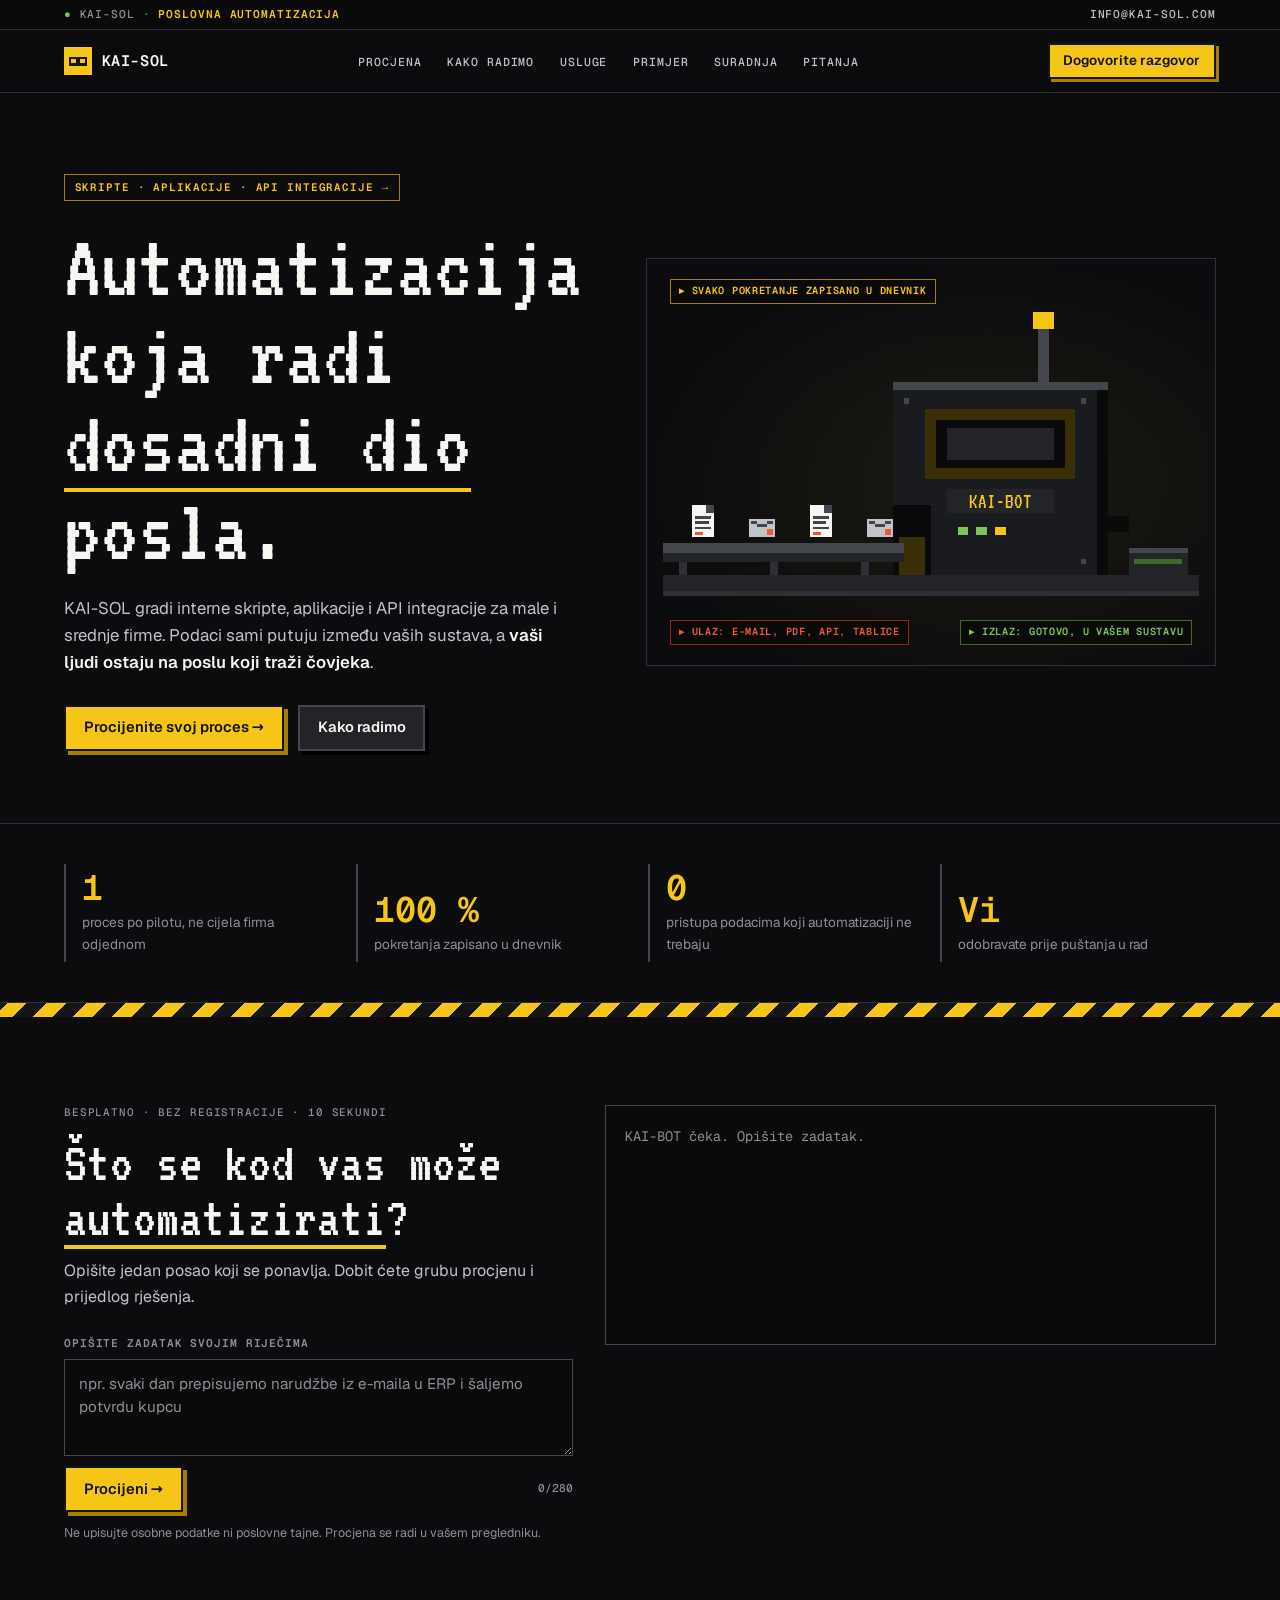
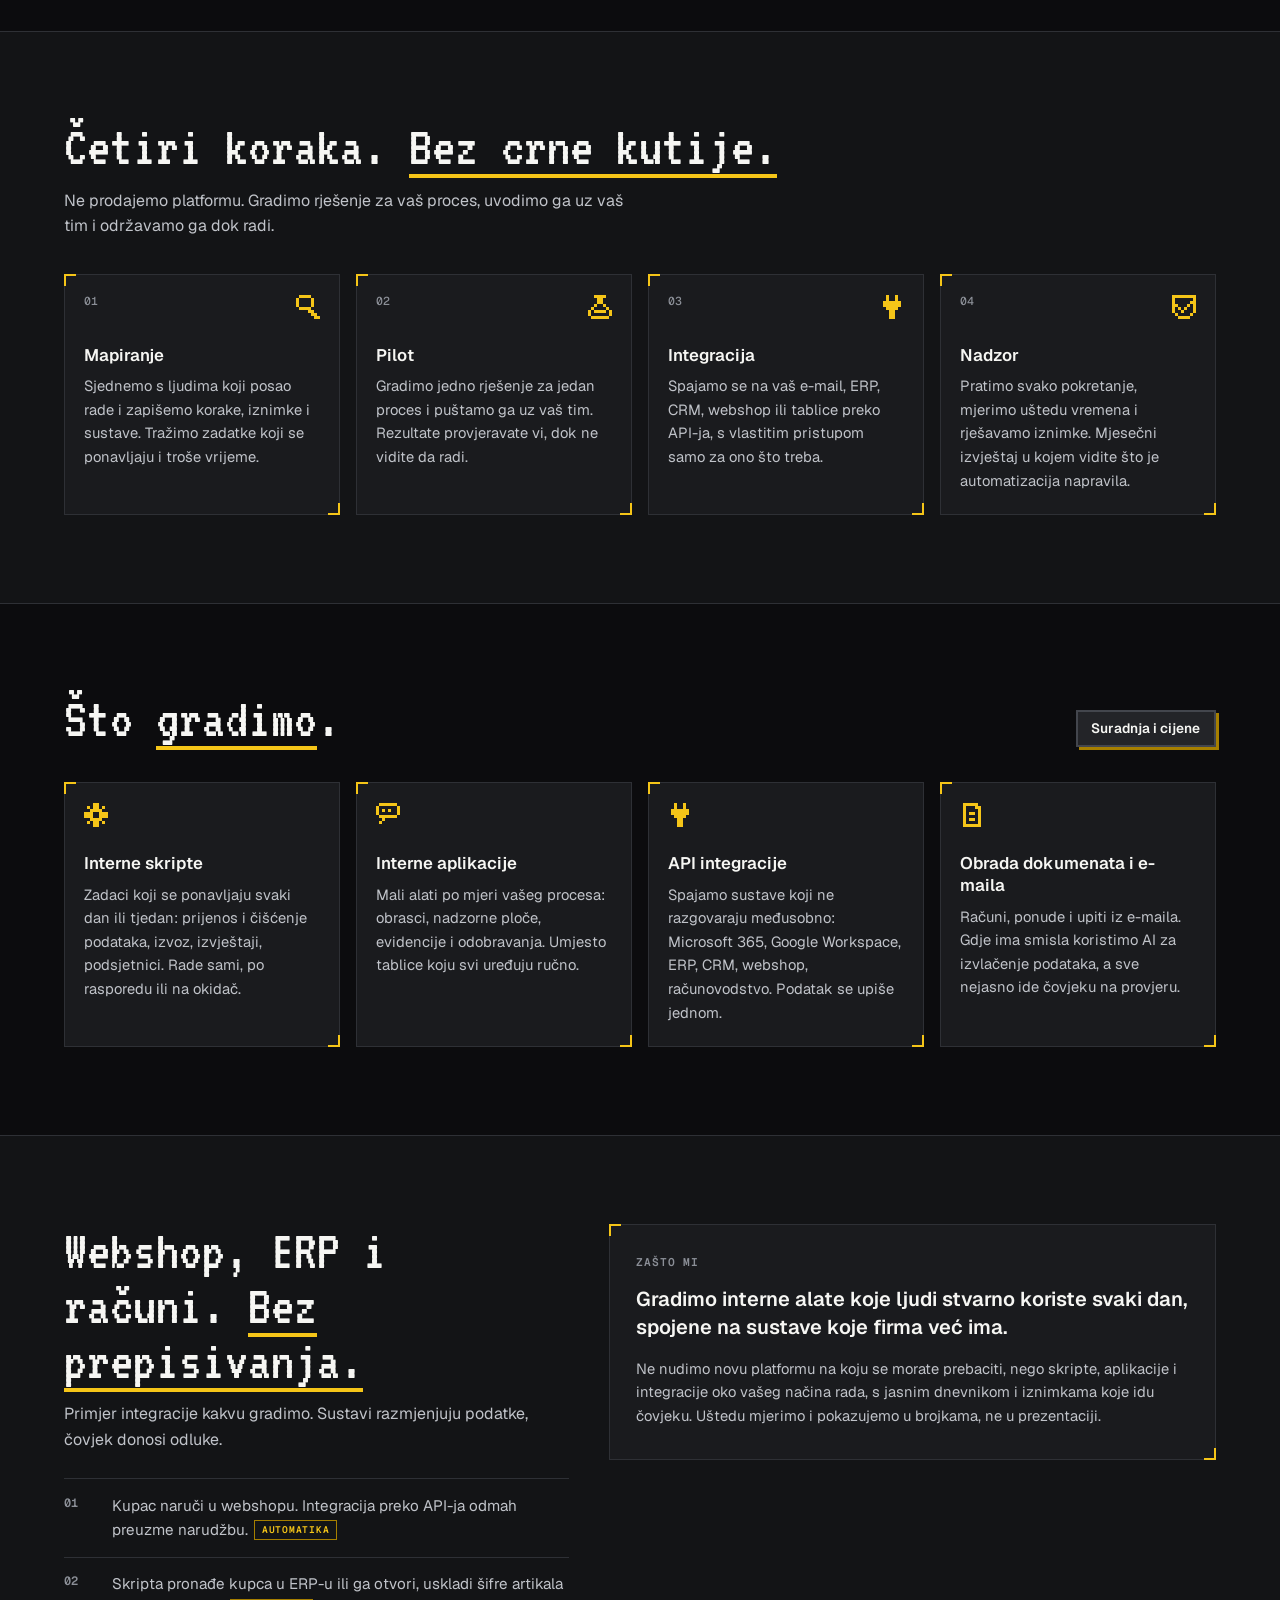
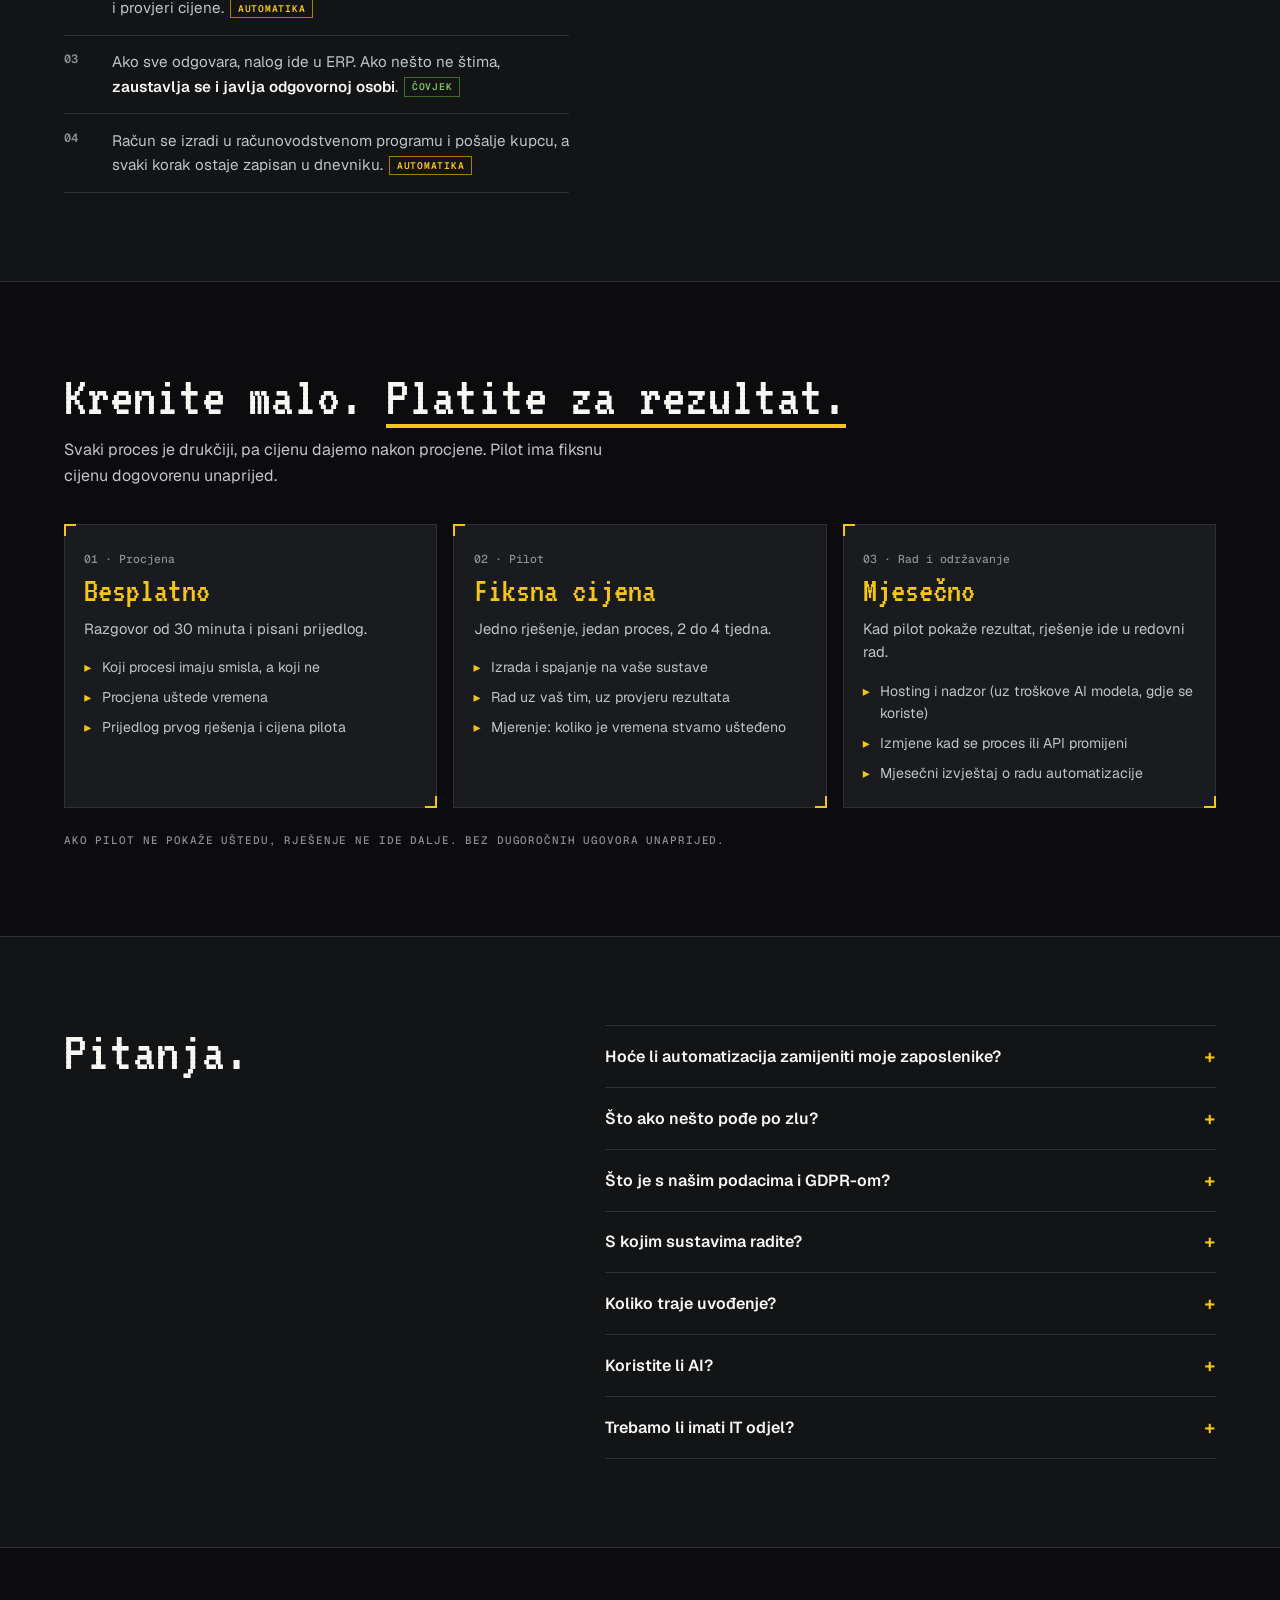
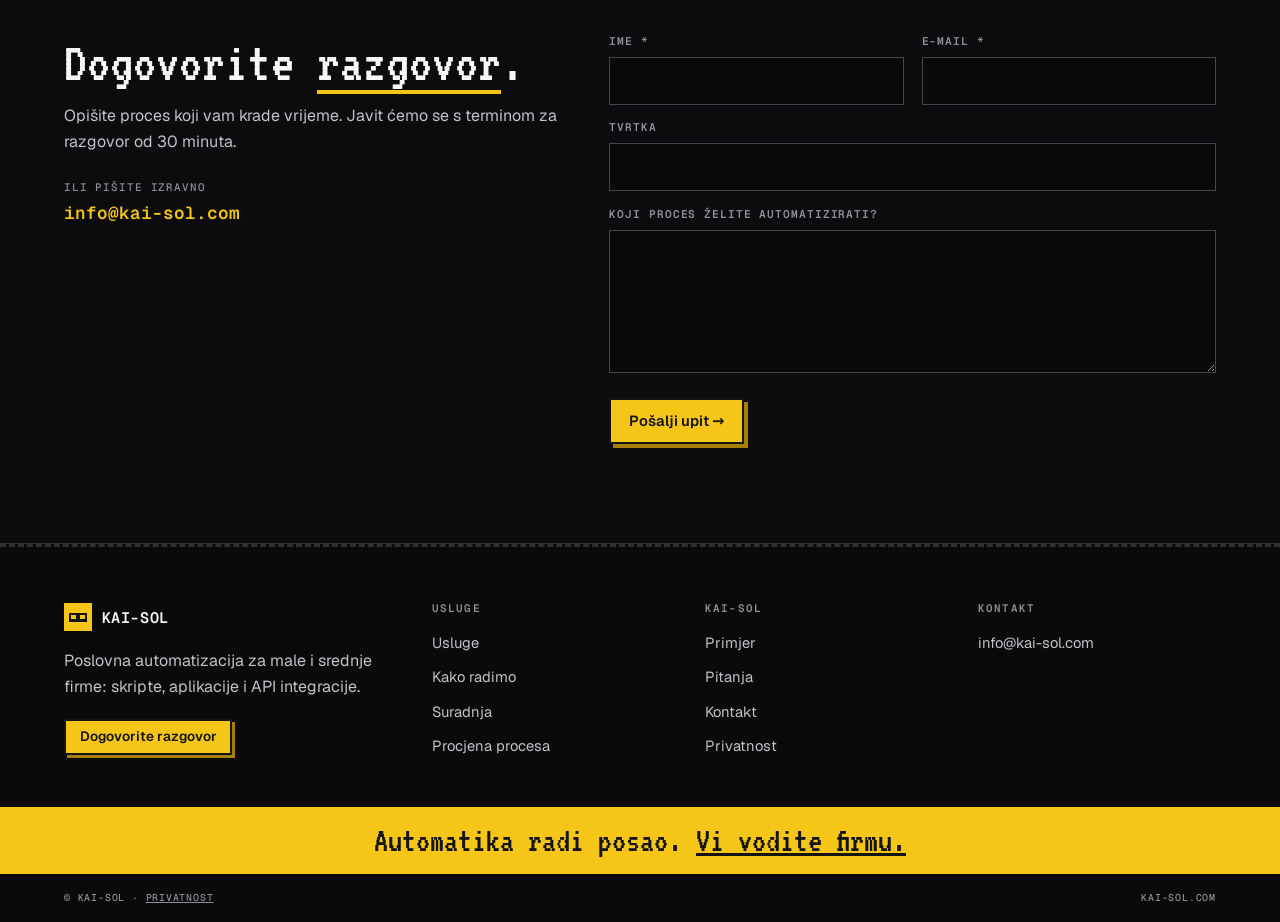
==== index.html @ cc4091d6 "Roj dizajnira cijelu stranicu od vrha: ravnala, vodilice, fontovi, boje The page now starts as an em" ====
<!doctype html>
<html lang="hr">
<head>
<meta charset="utf-8">
<meta name="viewport" content="width=device-width, initial-scale=1">
<meta name="description" content="KAI-SOL radi poslovnu automatizaciju za male i srednje firme: interne skripte, aplikacije po mjeri i API integracije koje spajaju sustave koje već koristite.">
<meta name="theme-color" content="#0c0c0e">
<link rel="canonical" href="https://kai-sol.com/">
<meta property="og:type" content="website">
<meta property="og:title" content="KAI-SOL | Poslovna automatizacija i API integracije">
<meta property="og:description" content="Interne skripte, aplikacije po mjeri i API integracije. Vaši sustavi razmjenjuju podatke sami, a ljudi ostaju na poslu koji traži čovjeka.">
<meta property="og:site_name" content="KAI-SOL">
<meta property="og:url" content="https://kai-sol.com/">
<meta property="og:locale" content="hr_HR">
<meta property="og:image" content="https://kai-sol.com/og.png">
<meta property="og:image:width" content="1200">
<meta property="og:image:height" content="630">
<meta property="og:image:alt" content="KAI-SOL: poslovna automatizacija, skripte, aplikacije i API integracije">
<meta name="twitter:card" content="summary_large_image">
<meta name="twitter:image" content="https://kai-sol.com/og.png">
<title>KAI-SOL | Poslovna automatizacija i API integracije</title>
<link rel="icon" href="data:image/svg+xml,%3Csvg xmlns='http://www.w3.org/2000/svg' viewBox='0 0 8 8' shape-rendering='crispEdges'%3E%3Crect width='8' height='8' fill='%230c0c0e'/%3E%3Crect x='1' y='2' width='6' height='4' fill='%23f5c518'/%3E%3Crect x='3' y='3' width='2' height='2' fill='%23000'/%3E%3C/svg%3E">
<link rel="stylesheet" href="/fonts/fonts.css">
<script>(function(){try{var f=/[?&]swarm=1/.test(location.search),m=window.matchMedia;if(f||(m&&!m("(prefers-reduced-motion: reduce)").matches&&!navigator.webdriver&&!/bot|crawl|spider|slurp|lighthouse|headless|preview/i.test(navigator.userAgent)&&!sessionStorage.getItem("swarm-off")))document.documentElement.classList.add("swarm-pre")}catch(e){}})();</script>
<script type="application/ld+json">{"@context":"https://schema.org","@type":"ProfessionalService","name":"KAI-SOL","url":"https://kai-sol.com/","email":"info@kai-sol.com","description":"Poslovna automatizacija za male i srednje firme: interne skripte, aplikacije po mjeri i API integracije.","areaServed":"HR","knowsAbout":["Poslovna automatizacija","API integracije","Interne aplikacije","Automatizacija procesa"]}</script>

<style>
  :root{
    color-scheme: dark;
    --bg:#0c0c0e;
    --void:#0a0a0b;
    --s1:#131416;
    --s2:#1a1b1e;
    --s3:#232428;
    --line:#2e3035;
    --line-2:#43464d;
    --dim:#c0c3c9;
    --mute:#8b8f97;
    --white:#f6f6f3;
    --pen:#141414;
    --yellow:#f5c518;
    --yellow-d:#a67f00;
    --orange:#ec5b33;
    --orange-d:#8f2a12;
    --green:#7fc45a;
    --green-d:#3f6b2a;
    --black:#000;
    --glow-d:#3a2f06;
    --scene:#1d1a10;

    --pixel:"VT323", "Geist Mono", monospace;
    --sans:"Geist", ui-sans-serif, system-ui, "Segoe UI", sans-serif;
    --mono:"Geist Mono", ui-monospace, Consolas, monospace;

    --wrap:72rem;
    --gutter:16px;
  }

  *,*::before,*::after{box-sizing:border-box}
  html,body{overflow-x:clip}
  html{scroll-behavior:smooth;scroll-padding-top:5rem}
  body{margin:0;background:var(--bg);color:var(--white);font:400 1rem/1.6 var(--sans);-webkit-font-smoothing:antialiased}
  img,svg{display:block;max-width:100%}
  a{color:inherit}
  h1,h2,h3{margin:0;font-weight:600;line-height:1.1;font-style:normal}
  h1,h2{font-family:var(--pixel);font-weight:400;letter-spacing:0;line-height:.95}
  h3{font-family:var(--sans);font-size:1.05rem;line-height:1.3}
  p{margin:0}
  .wrap{width:min(var(--wrap), 100% - 2*var(--gutter));margin-inline:auto}

  .mark{text-decoration:underline;text-decoration-color:var(--yellow);text-decoration-thickness:4px;text-underline-offset:.18em;text-decoration-skip-ink:none}

  :focus-visible{outline:2px solid var(--yellow);outline-offset:3px}

  /* Buttons */
  .btn{display:inline-flex;align-items:center;gap:.5rem;font:600 .92rem/1 var(--sans);padding:.85rem 1.1rem;border:2px solid var(--pen);background:var(--yellow);color:var(--pen);text-decoration:none;box-shadow:4px 4px 0 var(--yellow-d);cursor:pointer;transition:transform .15s cubic-bezier(.4,0,.2,1)}
  .btn:hover{transform:translate(-2px,-2px)}
  .btn:active{transform:translate(3px,3px)}
  .btn:disabled,.btn[aria-disabled="true"]{opacity:.5;cursor:not-allowed;transform:none}
  .btn--ghost{background:var(--s3);color:var(--white);border-color:var(--line-2);box-shadow:4px 4px 0 var(--black)}
  .btn--sm{padding:.6rem .85rem;font-size:.85rem;box-shadow:3px 3px 0 var(--yellow-d)}
  .link{font:600 .8rem/1 var(--mono);color:var(--yellow);text-decoration:none;text-transform:uppercase;letter-spacing:.06em;display:inline-flex;gap:.4rem;padding:.3rem 0;border-bottom:1px solid transparent;transition:opacity .15s}
  .link:hover{border-bottom-color:var(--yellow)}
  .link:active{opacity:.7}

  /* Top bar */
  .live{background:var(--void);border-bottom:1px solid var(--line);font:500 .7rem/1 var(--mono);letter-spacing:.08em;text-transform:uppercase;color:var(--mute)}
  .live .wrap{display:flex;justify-content:space-between;gap:1rem;padding-block:.55rem}
  .live b{color:var(--yellow);font-weight:600}
  .live .dot{color:var(--green)}
  .live a{color:var(--dim);text-decoration:none}
  .live a:hover{color:var(--yellow)}
  .live__right{display:none}

  /* Nav */
  .nav{position:sticky;top:0;z-index:20;background:color-mix(in srgb, var(--bg) 92%, transparent);backdrop-filter:blur(8px);border-bottom:1px solid var(--line)}
  .nav .wrap{display:flex;align-items:center;justify-content:space-between;gap:1rem;padding-block:.8rem}
  .brand{display:inline-flex;align-items:center;gap:.6rem;font:600 .95rem/1 var(--mono);text-decoration:none;color:var(--white);letter-spacing:.04em}
  .brand__icon{width:28px;height:28px;background:var(--yellow);display:grid;place-items:center}
  .brand__icon svg{width:18px;height:18px}
  .nav__links{display:none;gap:1.6rem;list-style:none;margin:0;padding:0}
  .nav__links a{font:500 .72rem/1 var(--mono);text-transform:uppercase;letter-spacing:.08em;color:var(--dim);text-decoration:none;padding:.4rem 0;border-bottom:1px solid transparent}
  .nav__links a:hover{color:var(--white);border-bottom-color:var(--yellow)}
  .nav__cta .long{display:none}

  /* Hero */
  .hero{padding-block:3.5rem 3rem;border-bottom:1px solid var(--line)}
  .hero .wrap{display:grid;gap:2.5rem;align-items:center}
  .badge{display:inline-flex;gap:.5rem;align-items:center;font:600 .68rem/1 var(--mono);text-transform:uppercase;letter-spacing:.08em;color:var(--yellow);border:1px solid var(--yellow-d);padding:.45rem .6rem;text-decoration:none;margin-bottom:1.4rem;transition:opacity .15s}
  .badge:hover{border-color:var(--yellow)}
  .badge:active{opacity:.7}
  .hero h1{font-size:clamp(3.2rem, 10vw, 5.8rem)}
  .lede{color:var(--dim);font-size:1.05rem;max-width:46ch;margin-top:1.2rem}
  .lede b{color:var(--white);font-weight:600}
  .hero__ctas{display:flex;flex-wrap:wrap;gap:.9rem;margin-top:1.8rem}
  .fine{font:500 .68rem/1.4 var(--mono);text-transform:uppercase;letter-spacing:.08em;color:var(--mute);margin-top:1.4rem}

  .scene{position:relative;background:radial-gradient(ellipse at 60% 55%, var(--scene) 0%, var(--bg) 70%);border:1px solid var(--line);padding:1rem}
  .scene svg{width:100%;height:auto;image-rendering:pixelated}
  .tags{list-style:none;margin:.8rem 0 0;padding:0;display:grid;gap:.4rem}
  .tag{font:600 .64rem/1 var(--mono);text-transform:uppercase;letter-spacing:.07em;color:var(--yellow);border:1px solid var(--yellow-d);background:var(--void);padding:.4rem .5rem;width:max-content;max-width:100%}
  .tag--o{color:var(--orange);border-color:var(--orange-d)}
  .tag--g{color:var(--green);border-color:var(--green-d)}

  /* Machine animation */
  .m-queue{animation:queue 4s linear infinite}
  @keyframes queue{to{transform:translateX(22px)}}
  .m-pupil{animation:scan 6s steps(12) infinite}
  @keyframes scan{0%,100%{transform:translateX(0)}25%{transform:translateX(-12px)}50%{transform:translateX(0)}75%{transform:translateX(12px)}}
  .m-lid{transform-box:fill-box;transform-origin:center;animation:blink 5s steps(1) infinite}
  @keyframes blink{0%,94%{transform:scaleY(0)}95%,98%{transform:scaleY(1)}99%{transform:scaleY(0)}}
  .m-glow{animation:flicker 1.8s steps(3) infinite alternate}
  @keyframes flicker{from{opacity:1}to{opacity:.55}}
  .m-led{animation:led 1.2s steps(2) infinite}
  .m-led.l2{animation-delay:.4s}
  .m-led.l3{animation-delay:.8s}
  @keyframes led{0%{opacity:1}50%{opacity:.25}}
  .m-drop{animation:drop 4s steps(8) infinite;opacity:0}
  .m-drop.d2{animation-delay:1.33s}
  .m-drop.d3{animation-delay:2.66s}
  @keyframes drop{0%{transform:translate(0,0);opacity:1}35%{transform:translate(8px,12px);opacity:1}40%,100%{transform:translate(8px,12px);opacity:0}}

  /* Principles */
  .stats{padding-block:2.5rem;border-bottom:1px solid var(--line)}
  .stats dl{display:grid;grid-template-columns:repeat(2,1fr);gap:1.5rem 1rem;margin:0}
  .stat{border-left:2px solid var(--line-2);padding:.4rem 0 .4rem 1rem;display:flex;flex-direction:column-reverse;gap:.4rem}
  .stat dd{margin:0;font:600 clamp(1.6rem, 4vw, 2.2rem)/1 var(--mono);color:var(--yellow)}
  .stat dt{font-size:.85rem;color:var(--mute)}

  /* Sections */
  .sec{padding-block:4rem;border-bottom:1px solid var(--line)}
  .sec--alt{background:var(--s1)}
  .sec h2{font-size:clamp(2.5rem, 6.5vw, 3.6rem)}
  .sec__head{display:flex;flex-wrap:wrap;justify-content:space-between;align-items:end;gap:1rem;margin-bottom:2.2rem}
  .sec__sub{color:var(--dim);margin-top:.8rem;max-width:52ch}

  .grid4,.grid3{display:grid;gap:1rem;list-style:none;margin:0;padding:0}
  .card{position:relative;background:var(--s2);border:1px solid var(--line);padding:1.25rem 1.2rem 1.4rem}
  .card::before,.card::after{content:"";position:absolute;width:12px;height:12px}
  .card::before{top:-1px;left:-1px;border-top:2px solid var(--yellow);border-left:2px solid var(--yellow)}
  .card::after{bottom:-1px;right:-1px;border-bottom:2px solid var(--yellow);border-right:2px solid var(--yellow)}
  .card__top{display:flex;justify-content:space-between;align-items:start;margin-bottom:1.6rem}
  .card__n{font:500 .72rem/1 var(--mono);color:var(--mute)}
  .card p{color:var(--dim);font-size:.92rem;margin-top:.5rem}
  .px{width:24px;height:24px;color:var(--yellow)}
  .grid4 + .link{margin-top:1.8rem}

  /* Example flow */
  .story{display:grid;gap:2.5rem;align-items:start}
  .flow{list-style:none;margin:1.6rem 0 0;padding:0;display:grid;gap:0;counter-reset:f}
  .flow li{counter-increment:f;display:grid;grid-template-columns:2.2rem 1fr;gap:.8rem;padding:.9rem 0;border-top:1px solid var(--line);color:var(--dim);font-size:.95rem}
  .flow li:last-child{border-bottom:1px solid var(--line)}
  .flow li::before{content:"0" counter(f);font:600 .75rem/1.6 var(--mono);color:var(--mute)}
  .flow b{color:var(--white);font-weight:600}
  .flow .who{display:inline-block;font:600 .6rem/1 var(--mono);text-transform:uppercase;letter-spacing:.08em;padding:.25rem .4rem;margin-left:.4rem;vertical-align:.15em;border:1px solid var(--yellow-d);color:var(--yellow)}
  .flow .who--h{border-color:var(--green-d);color:var(--green)}
  .quote{margin:0;padding:2rem 1.6rem}
  .quote h3{font:600 .7rem/1 var(--mono);text-transform:uppercase;letter-spacing:.08em;color:var(--mute);margin-bottom:1rem}
  .quote p{font:600 clamp(1.05rem, 2.2vw, 1.25rem)/1.4 var(--sans);color:var(--white);margin:0}
  .quote p + p{font:400 .92rem/1.6 var(--sans);color:var(--dim);margin-top:1rem}

  /* Pricing model */
  .plan .price{font:400 2.2rem/1 var(--pixel);color:var(--yellow);margin:.2rem 0 .4rem}
  .plan ul{margin:1rem 0 0;padding:0;list-style:none;display:grid;gap:.45rem}
  .plan li{font-size:.88rem;color:var(--dim);padding-left:1.1rem;position:relative}
  .plan li::before{content:"▸";position:absolute;left:0;color:var(--yellow)}
  .grid3 + .fine{margin-top:1.6rem}

  /* FAQ */
  .faq{display:grid;gap:2rem}
  .faq details{border-top:1px solid var(--line)}
  .faq details:last-child{border-bottom:1px solid var(--line)}
  .faq summary{list-style:none;display:flex;justify-content:space-between;gap:1rem;align-items:center;padding:1.1rem 0;font-weight:600;cursor:pointer}
  .faq summary::-webkit-details-marker{display:none}
  .faq summary::after{content:"+";font:600 1.2rem/1 var(--mono);color:var(--yellow);transition:transform .2s}
  .faq details[open] summary::after{transform:rotate(45deg)}
  .faq summary:hover{color:var(--yellow)}
  .faq details p{color:var(--dim);padding:0 2rem 1.2rem 0;max-width:62ch}

  /* Forms */
  .field{display:flex;gap:.6rem;flex-wrap:wrap}
  .input{flex:1 1 14rem;min-width:0;width:100%;background:var(--void);border:1px solid var(--line-2);color:var(--white);font:400 .95rem/1 var(--sans);padding:.85rem .9rem}
  .input::placeholder{color:var(--mute)}
  .input:hover{border-color:var(--mute)}
  .input:focus-visible{outline:2px solid var(--yellow);outline-offset:0;border-color:var(--yellow)}
  .input--area{flex-basis:100%;resize:vertical;min-height:5.5rem;line-height:1.5}
  .count{font:500 .7rem/1 var(--mono);color:var(--mute);margin-left:auto;align-self:center}
  .note{display:block;font-size:.78rem;color:var(--mute);margin-top:.7rem}
  label{display:block;font:600 .7rem/1 var(--mono);text-transform:uppercase;letter-spacing:.08em;color:var(--mute);margin-bottom:.6rem}

  .hazard{height:14px;background:repeating-linear-gradient(-45deg, var(--yellow) 0 14px, var(--pen) 14px 28px)}

  /* Check */
  .check{padding-block:4rem;border-bottom:1px solid var(--line)}
  .check__grid{display:grid;gap:2rem;align-items:start}
  .check h2{font-size:clamp(2.5rem, 6.5vw, 3.6rem)}
  .term{background:var(--void);border:1px solid var(--line-2);min-height:9rem;padding:1.2rem;font:400 .85rem/1.7 var(--mono);color:var(--dim)}
  .term p::before{content:"> ";color:var(--yellow)}
  .term .idle{color:var(--mute)}
  .term .idle::before{content:""}
  .verdict{margin-top:1rem;border-top:1px dashed var(--line-2);padding-top:1rem}
  .verdict strong{display:block;font:400 3rem/1 var(--pixel);color:var(--yellow)}
  .verdict strong.mid{color:var(--orange)}
  .verdict strong.low{color:var(--mute)}
  .verdict span{display:block;color:var(--white);margin-top:.35rem}
  .verdict strong + span{margin-top:.7rem}
  .verdict em{display:block;font-style:normal;color:var(--dim);margin-top:.6rem}
  .verdict .btn{margin-top:1.1rem;font-family:var(--sans)}
  .meter{height:10px;background:var(--s3);border:1px solid var(--line-2);margin-top:.7rem;max-width:22rem}
  .meter i{display:block;height:100%;background:var(--yellow)}

  /* Contact */
  .contact{display:grid;gap:2.5rem;align-items:start}
  .contact form{display:grid;gap:1.1rem}
  .contact .row2{display:grid;gap:1.1rem}
  .direct{margin-top:1.6rem;display:grid;gap:.4rem}
  .direct a{font:600 1.1rem/1.3 var(--mono);color:var(--yellow);text-decoration:none;width:max-content}
  .direct a:hover{text-decoration:underline}
  .sent{border:1px solid var(--green-d);background:var(--void);padding:1rem;color:var(--dim);font-size:.9rem}
  .sent[hidden]{display:none}
  .sent a{color:var(--yellow)}

  /* Footer */
  .foot{padding-block:3.5rem 0;background:var(--void);border-top:3px dashed var(--line)}
  .foot__grid{display:grid;gap:2.2rem}
  .foot__brand p{color:var(--dim);margin:.9rem 0 1.2rem;max-width:30ch}
  .foot h3{font:600 .68rem/1 var(--mono);text-transform:uppercase;letter-spacing:.1em;color:var(--mute);margin-bottom:1rem}
  .foot ul{list-style:none;margin:0;padding:0;display:grid;gap:.55rem}
  .foot ul a{color:var(--dim);text-decoration:none;font-size:.92rem}
  .foot ul a:hover{color:var(--yellow)}
  .closing{background:var(--yellow);color:var(--pen);margin-top:3rem;padding:1rem 0;text-align:center}
  .closing strong{font:400 clamp(1.6rem, 4vw, 2.2rem)/1 var(--pixel);display:block}
  .closing a{color:inherit}
  .legal{font:500 .62rem/1.6 var(--mono);text-transform:uppercase;letter-spacing:.08em;color:var(--mute);display:flex;flex-wrap:wrap;justify-content:space-between;gap:.5rem 1.5rem;padding-block:1rem}

  @media (min-width:600px){
    .stats dl{grid-template-columns:repeat(4,1fr)}
    .grid4{grid-template-columns:repeat(2,1fr)}
    .contact .row2{grid-template-columns:1fr 1fr}
    .tags{position:absolute;inset:0;margin:0;pointer-events:none;display:block}
    .tag{position:absolute}
    .tag--eye{top:5%;left:4%}
    .tag--in{bottom:5%;left:4%}
    .tag--out{bottom:5%;right:4%}
    .live__right{display:block}
  }
  @media (min-width:900px){
    .nav__links{display:flex}
    .nav__cta .long{display:inline}
    .nav__cta .short{display:none}
    .hero{padding-block:5rem 4.5rem}
    .hero .wrap{grid-template-columns:1fr 1.05fr}
    .grid4{grid-template-columns:repeat(4,1fr)}
    .grid3{grid-template-columns:repeat(3,1fr)}
    .story,.faq,.check__grid,.contact{grid-template-columns:1fr 1.2fr}
    .term{min-height:15rem}
    .foot__grid{grid-template-columns:1.4fr 1fr 1fr 1fr}
    .sec,.check{padding-block:5.5rem}
  }

  /* Swarm build: bot cursors design the page in front of the visitor (script at the end) */
  .swarm-pre .live,.swarm-pre .nav,.swarm-pre main,.swarm-pre .foot{opacity:0;animation:swarm-safe 0s 4s forwards}
  @keyframes swarm-safe{to{opacity:1}}
  .swarm-cv{position:fixed;left:0;top:0;width:100vw;height:100vh;pointer-events:none;z-index:30}
  .swarm .bt:not(.bt--on){opacity:0}
  .swarm .bt-art{background:transparent !important;border-color:transparent !important;-webkit-backdrop-filter:none !important;backdrop-filter:none !important}
  .swarm .bt--anim{transition:opacity .3s,background-color .4s,border-color .4s,box-shadow .4s,color .4s !important}
  .swarm .bt--fade{transition:opacity .4s ease-out}
  .swarm .bt--shell > *{opacity:0}
  .swarm .bt--shell.bt--kids > *{opacity:1}
  .swarm .bt--noicon svg{opacity:0}
  .swarm .bt--grey{background:var(--s3) !important;color:var(--white) !important;border-color:var(--line-2) !important}
  .swarm .bt--noshadow{box-shadow:none !important}
  .swarm .bt--nomark .mark{text-decoration-color:transparent}
  .swarm-skip{position:fixed;left:12px;bottom:12px;z-index:31;font:500 .68rem/1 var(--mono);text-transform:uppercase;letter-spacing:.08em;color:var(--dim);background:var(--void);border:1px solid var(--line-2);padding:.55rem .7rem;cursor:pointer}
  .swarm-skip:hover{color:var(--yellow);border-color:var(--yellow-d)}
  @media print{.swarm .bt,.swarm .bt-art{opacity:1 !important}.swarm-cv,.swarm-skip{display:none}}

  @media (prefers-reduced-motion:reduce){
    html{scroll-behavior:auto}
    *,*::before,*::after{animation:none !important;transition:none !important}
    .m-drop{opacity:0}
  }
</style>
</head>
<body>

<div class="live">
  <div class="wrap">
    <span><span class="dot">●</span> KAI-SOL · <b>poslovna automatizacija</b></span>
    <span class="live__right"><a href="mailto:info@kai-sol.com">info@kai-sol.com</a></span>
  </div>
</div>

<header class="nav">
  <nav class="wrap" aria-label="Glavna navigacija">
    <a class="brand" href="#vrh" aria-label="KAI-SOL, na vrh stranice">
      <span class="brand__icon"><svg viewBox="0 0 8 8" shape-rendering="crispEdges" aria-hidden="true"><rect x="0" y="2" width="8" height="4" style="fill:var(--pen)"/><rect x="1" y="3" width="6" height="2" style="fill:var(--yellow)"/><rect x="3" y="3" width="2" height="2" style="fill:var(--pen)"/></svg></span>
      KAI-SOL
    </a>
    <ul class="nav__links">
      <li><a href="#procjena">Procjena</a></li>
      <li><a href="#kako">Kako radimo</a></li>
      <li><a href="#usluge">Usluge</a></li>
      <li><a href="#primjer">Primjer</a></li>
      <li><a href="#suradnja">Suradnja</a></li>
      <li><a href="#pitanja">Pitanja</a></li>
    </ul>
    <a class="btn btn--sm nav__cta" href="#kontakt"><span class="long">Dogovorite razgovor</span><span class="short">Kontakt</span></a>
  </nav>
</header>

<main id="vrh">

  <section class="hero" aria-labelledby="naslov">
    <div class="wrap">
      <div>
        <a class="badge" href="#usluge">Skripte · aplikacije · API integracije →</a>
        <h1 id="naslov">Automatizacija koja radi <span class="mark">dosadni dio</span> posla.</h1>
        <p class="lede">KAI-SOL gradi interne skripte, aplikacije i API integracije za male i srednje firme. Podaci sami putuju između vaših sustava, a <b>vaši ljudi ostaju na poslu koji traži čovjeka</b>.</p>
        <div class="hero__ctas">
          <a class="btn" href="#procjena">Procijenite svoj proces →</a>
          <a class="btn btn--ghost" href="#kako">Kako radimo</a>
        </div>
      </div>

      <figure class="scene" style="margin:0">
        <svg viewBox="0 0 200 140" shape-rendering="crispEdges" role="img" aria-labelledby="stroj-opis">
          <title id="stroj-opis">Automatizacija: crni stroj sa žutim okom uzima e-mailove i dokumente s pokretne trake i izbacuje gotove, provjerene zadatke u ladicu.</title>
          <defs>
            <clipPath id="belt-clip"><rect x="0" y="0" width="88" height="128"/></clipPath>
            <symbol id="sheet" viewBox="0 0 10 16" width="10" height="16">
              <rect x="1" y="2" width="8" height="12" style="fill:var(--white)"/>
              <rect x="6" y="2" width="3" height="3" style="fill:var(--line-2)"/>
              <rect x="2" y="6" width="6" height="1" style="fill:var(--line-2)"/>
              <rect x="2" y="8" width="5" height="1" style="fill:var(--line-2)"/>
              <rect x="2" y="10" width="6" height="1" style="fill:var(--line-2)"/>
              <rect x="2" y="12" width="3" height="1" style="fill:var(--orange)"/>
            </symbol>
            <symbol id="mail" viewBox="0 0 10 16" width="10" height="16">
              <rect x="0" y="7" width="10" height="7" style="fill:var(--dim)"/>
              <rect x="1" y="8" width="2" height="1" style="fill:var(--line-2)"/>
              <rect x="3" y="9" width="2" height="1" style="fill:var(--line-2)"/>
              <rect x="5" y="9" width="2" height="1" style="fill:var(--line-2)"/>
              <rect x="7" y="8" width="2" height="1" style="fill:var(--line-2)"/>
              <rect x="7" y="11" width="2" height="2" style="fill:var(--orange)"/>
            </symbol>
          </defs>

          <!-- floor -->
          <rect x="0" y="112" width="200" height="6" style="fill:var(--s3)"/>
          <rect x="0" y="118" width="200" height="2" style="fill:var(--line)"/>

          <!-- antenna -->
          <rect x="140" y="20" width="4" height="20" style="fill:var(--line-2)"/>
          <rect class="m-led" x="138" y="14" width="8" height="6" style="fill:var(--yellow)"/>

          <!-- body -->
          <rect x="86" y="40" width="80" height="72" style="fill:var(--s2)"/>
          <rect x="86" y="40" width="80" height="3" style="fill:var(--line-2)"/>
          <rect x="162" y="43" width="4" height="69" style="fill:var(--void)"/>
          <rect x="90" y="46" width="2" height="2" style="fill:var(--line-2)"/>
          <rect x="156" y="46" width="2" height="2" style="fill:var(--line-2)"/>
          <rect x="90" y="106" width="2" height="2" style="fill:var(--line-2)"/>
          <rect x="156" y="106" width="2" height="2" style="fill:var(--line-2)"/>

          <!-- eye -->
          <rect class="m-glow" x="98" y="50" width="56" height="26" style="fill:var(--glow-d)"/>
          <rect x="102" y="54" width="48" height="18" style="fill:var(--void)"/>
          <rect x="106" y="57" width="40" height="12" style="fill:var(--yellow)"/>
          <rect class="m-pupil" x="122" y="59" width="8" height="8" style="fill:var(--black)"/>
          <rect class="m-lid" x="106" y="57" width="40" height="12" style="fill:var(--s3)"/>

          <!-- plate and status lights -->
          <rect x="106" y="80" width="40" height="9" style="fill:var(--s3)"/>
          <text x="126" y="87" text-anchor="middle" font-family="VT323, monospace" font-size="8" style="fill:var(--yellow)">KAI-BOT</text>
          <rect class="m-led" x="110" y="94" width="4" height="3" style="fill:var(--green)"/>
          <rect class="m-led l2" x="117" y="94" width="4" height="3" style="fill:var(--green)"/>
          <rect class="m-led l3" x="124" y="94" width="4" height="3" style="fill:var(--yellow)"/>

          <!-- intake -->
          <rect x="86" y="86" width="14" height="26" style="fill:var(--void)"/>
          <rect class="m-glow" x="88" y="98" width="10" height="14" style="fill:var(--glow-d)"/>

          <!-- conveyor -->
          <rect x="0" y="100" width="90" height="4" style="fill:var(--line-2)"/>
          <rect x="0" y="104" width="90" height="3" style="fill:var(--s3)"/>
          <rect x="6" y="107" width="3" height="5" style="fill:var(--line)"/>
          <rect x="40" y="107" width="3" height="5" style="fill:var(--line)"/>
          <rect x="74" y="107" width="3" height="5" style="fill:var(--line)"/>

          <!-- incoming work -->
          <g clip-path="url(#belt-clip)">
            <g class="m-queue">
              <use href="#sheet" x="-34" y="84"/>
              <use href="#mail" x="-12" y="84"/>
              <use href="#sheet" x="10" y="84"/>
              <use href="#mail" x="32" y="84"/>
              <use href="#sheet" x="54" y="84"/>
              <use href="#mail" x="76" y="84"/>
            </g>
          </g>

          <!-- finished tasks chute -->
          <rect x="166" y="90" width="8" height="6" style="fill:var(--void)"/>
          <g class="m-drop"><rect x="167" y="91" width="6" height="5" style="fill:var(--green)"/><rect x="169" y="93" width="1" height="1" style="fill:var(--pen)"/><rect x="170" y="94" width="1" height="1" style="fill:var(--pen)"/><rect x="171" y="92" width="1" height="2" style="fill:var(--pen)"/></g>
          <g class="m-drop d2"><rect x="167" y="91" width="6" height="5" style="fill:var(--white)"/><rect x="168" y="92" width="4" height="1" style="fill:var(--line-2)"/><rect x="168" y="94" width="3" height="1" style="fill:var(--green-d)"/></g>
          <g class="m-drop d3"><rect x="167" y="91" width="6" height="5" style="fill:var(--green)"/><rect x="169" y="93" width="1" height="1" style="fill:var(--pen)"/><rect x="170" y="94" width="1" height="1" style="fill:var(--pen)"/><rect x="171" y="92" width="1" height="2" style="fill:var(--pen)"/></g>
          <rect x="174" y="102" width="22" height="10" style="fill:var(--s3)"/>
          <rect x="174" y="102" width="22" height="2" style="fill:var(--line-2)"/>
          <rect x="176" y="106" width="18" height="2" style="fill:var(--green-d)"/>
        </svg>
        <ul class="tags">
          <li class="tag tag--eye">▸ Svako pokretanje zapisano u dnevnik</li>
          <li class="tag tag--o tag--in">▸ Ulaz: e-mail, PDF, API, tablice</li>
          <li class="tag tag--g tag--out">▸ Izlaz: gotovo, u vašem sustavu</li>
        </ul>
      </figure>
    </div>
  </section>

  <section class="stats" aria-label="Kako radimo, u brojkama">
    <div class="wrap">
      <dl>
        <div class="stat"><dt>proces po pilotu, ne cijela firma odjednom</dt><dd>1</dd></div>
        <div class="stat"><dt>pokretanja zapisano u dnevnik</dt><dd>100&nbsp;%</dd></div>
        <div class="stat"><dt>pristupa podacima koji automatizaciji ne trebaju</dt><dd>0</dd></div>
        <div class="stat"><dt>odobravate prije puštanja u rad</dt><dd>Vi</dd></div>
      </dl>
    </div>
  </section>

  <div class="hazard" aria-hidden="true"></div>

  <section class="check" id="procjena" aria-labelledby="procjena-h">
    <div class="wrap check__grid">
      <div>
        <p class="fine" style="margin:0 0 1rem">Besplatno · bez registracije · 10 sekundi</p>
        <h2 id="procjena-h">Što se kod vas može <span class="mark">automatizirati</span>?</h2>
        <p class="sec__sub">Opišite jedan posao koji se ponavlja. Dobit ćete grubu procjenu i prijedlog rješenja.</p>
        <form id="check" novalidate style="margin-top:1.8rem">
          <label for="task">Opišite zadatak svojim riječima</label>
          <div class="field">
            <textarea class="input input--area" id="task" rows="3" maxlength="280" placeholder="npr. svaki dan prepisujemo narudžbe iz e-maila u ERP i šaljemo potvrdu kupcu" autocomplete="off"></textarea>
            <button class="btn" id="check-btn" type="submit">Procijeni →</button>
            <span class="count" id="task-count" aria-live="off">0/280</span>
          </div>
          <small class="note">Ne upisujte osobne podatke ni poslovne tajne. Procjena se radi u vašem pregledniku.</small>
        </form>
      </div>
      <div class="term" id="term" aria-live="polite">
        <p class="idle">KAI-BOT čeka. Opišite zadatak.</p>
      </div>
    </div>
  </section>

  <section class="sec sec--alt" id="kako" aria-labelledby="kako-h">
    <div class="wrap">
      <div class="sec__head">
        <div>
          <h2 id="kako-h">Četiri koraka. <span class="mark">Bez crne kutije.</span></h2>
          <p class="sec__sub">Ne prodajemo platformu. Gradimo rješenje za vaš proces, uvodimo ga uz vaš tim i održavamo ga dok radi.</p>
        </div>
      </div>
      <ol class="grid4">
        <li class="card"><div class="card__top"><span class="card__n">01</span><svg class="px" data-px="lens" aria-hidden="true"></svg></div><h3>Mapiranje</h3><p>Sjednemo s ljudima koji posao rade i zapišemo korake, iznimke i sustave. Tražimo zadatke koji se ponavljaju i troše vrijeme.</p></li>
        <li class="card"><div class="card__top"><span class="card__n">02</span><svg class="px" data-px="flask" aria-hidden="true"></svg></div><h3>Pilot</h3><p>Gradimo jedno rješenje za jedan proces i puštamo ga uz vaš tim. Rezultate provjeravate vi, dok ne vidite da radi.</p></li>
        <li class="card"><div class="card__top"><span class="card__n">03</span><svg class="px" data-px="plug" aria-hidden="true"></svg></div><h3>Integracija</h3><p>Spajamo se na vaš e-mail, ERP, CRM, webshop ili tablice preko API-ja, s vlastitim pristupom samo za ono što treba.</p></li>
        <li class="card"><div class="card__top"><span class="card__n">04</span><svg class="px" data-px="shield" aria-hidden="true"></svg></div><h3>Nadzor</h3><p>Pratimo svako pokretanje, mjerimo uštedu vremena i rješavamo iznimke. Mjesečni izvještaj u kojem vidite što je automatizacija napravila.</p></li>
      </ol>
    </div>
  </section>

  <section class="sec" id="usluge" aria-labelledby="usluge-h">
    <div class="wrap">
      <div class="sec__head">
        <h2 id="usluge-h">Što <span class="mark">gradimo</span>.</h2>
        <a class="btn btn--ghost btn--sm" href="#suradnja">Suradnja i cijene</a>
      </div>
      <ul class="grid4">
        <li class="card"><div class="card__top"><svg class="px" data-px="gear" aria-hidden="true"></svg></div><h3>Interne skripte</h3><p>Zadaci koji se ponavljaju svaki dan ili tjedan: prijenos i čišćenje podataka, izvoz, izvještaji, podsjetnici. Rade sami, po rasporedu ili na okidač.</p></li>
        <li class="card"><div class="card__top"><svg class="px" data-px="chat" aria-hidden="true"></svg></div><h3>Interne aplikacije</h3><p>Mali alati po mjeri vašeg procesa: obrasci, nadzorne ploče, evidencije i odobravanja. Umjesto tablice koju svi uređuju ručno.</p></li>
        <li class="card"><div class="card__top"><svg class="px" data-px="plug" aria-hidden="true"></svg></div><h3>API integracije</h3><p>Spajamo sustave koji ne razgovaraju međusobno: Microsoft 365, Google Workspace, ERP, CRM, webshop, računovodstvo. Podatak se upiše jednom.</p></li>
        <li class="card"><div class="card__top"><svg class="px" data-px="doc" aria-hidden="true"></svg></div><h3>Obrada dokumenata i e-maila</h3><p>Računi, ponude i upiti iz e-maila. Gdje ima smisla koristimo AI za izvlačenje podataka, a sve nejasno ide čovjeku na provjeru.</p></li>
      </ul>
    </div>
  </section>

  <section class="sec sec--alt" id="primjer" aria-labelledby="primjer-h">
    <div class="wrap story">
      <div>
        <h2 id="primjer-h">Webshop, ERP i računi. <span class="mark">Bez prepisivanja.</span></h2>
        <p class="sec__sub">Primjer integracije kakvu gradimo. Sustavi razmjenjuju podatke, čovjek donosi odluke.</p>
        <ol class="flow">
          <li><span>Kupac naruči u webshopu. Integracija preko API-ja odmah preuzme narudžbu.<span class="who">automatika</span></span></li>
          <li><span>Skripta pronađe kupca u ERP-u ili ga otvori, uskladi šifre artikala i provjeri cijene.<span class="who">automatika</span></span></li>
          <li><span>Ako sve odgovara, nalog ide u ERP. Ako nešto ne štima, <b>zaustavlja se i javlja odgovornoj osobi</b>.<span class="who who--h">čovjek</span></span></li>
          <li><span>Račun se izradi u računovodstvenom programu i pošalje kupcu, a svaki korak ostaje zapisan u dnevniku.<span class="who">automatika</span></span></li>
        </ol>
      </div>
      <div class="card quote">
        <h3>Zašto mi</h3>
        <p>Gradimo interne alate koje ljudi stvarno koriste svaki dan, spojene na sustave koje firma već ima.</p>
        <p>Ne nudimo novu platformu na koju se morate prebaciti, nego skripte, aplikacije i integracije oko vašeg načina rada, s jasnim dnevnikom i iznimkama koje idu čovjeku. Uštedu mjerimo i pokazujemo u brojkama, ne u prezentaciji.</p>
      </div>
    </div>
  </section>

  <section class="sec" id="suradnja" aria-labelledby="suradnja-h">
    <div class="wrap">
      <div class="sec__head">
        <div>
          <h2 id="suradnja-h">Krenite malo. <span class="mark">Platite za rezultat.</span></h2>
          <p class="sec__sub">Svaki proces je drukčiji, pa cijenu dajemo nakon procjene. Pilot ima fiksnu cijenu dogovorenu unaprijed.</p>
        </div>
      </div>
      <ol class="grid3">
        <li class="card plan">
          <span class="card__n">01 · Procjena</span>
          <p class="price">Besplatno</p>
          <p>Razgovor od 30 minuta i pisani prijedlog.</p>
          <ul>
            <li>Koji procesi imaju smisla, a koji ne</li>
            <li>Procjena uštede vremena</li>
            <li>Prijedlog prvog rješenja i cijena pilota</li>
          </ul>
        </li>
        <li class="card plan">
          <span class="card__n">02 · Pilot</span>
          <p class="price">Fiksna cijena</p>
          <p>Jedno rješenje, jedan proces, 2 do 4 tjedna.</p>
          <ul>
            <li>Izrada i spajanje na vaše sustave</li>
            <li>Rad uz vaš tim, uz provjeru rezultata</li>
            <li>Mjerenje: koliko je vremena stvarno ušteđeno</li>
          </ul>
        </li>
        <li class="card plan">
          <span class="card__n">03 · Rad i održavanje</span>
          <p class="price">Mjesečno</p>
          <p>Kad pilot pokaže rezultat, rješenje ide u redovni rad.</p>
          <ul>
            <li>Hosting i nadzor (uz troškove AI modela, gdje se koriste)</li>
            <li>Izmjene kad se proces ili API promijeni</li>
            <li>Mjesečni izvještaj o radu automatizacije</li>
          </ul>
        </li>
      </ol>
      <p class="fine">Ako pilot ne pokaže uštedu, rješenje ne ide dalje. Bez dugoročnih ugovora unaprijed.</p>
    </div>
  </section>

  <section class="sec sec--alt" id="pitanja" aria-labelledby="pitanja-h">
    <div class="wrap faq">
      <h2 id="pitanja-h">Pitanja.</h2>
      <div>
        <details><summary>Hoće li automatizacija zamijeniti moje zaposlenike?</summary><p>Ne gradimo je za to. Automatizacija preuzima ponavljajuće zadatke poput prepisivanja, prijenosa podataka i izvještaja. Ljudi dobivaju vrijeme za kupce, odluke i posao koji traži iskustvo.</p></details>
        <details><summary>Što ako nešto pođe po zlu?</summary><p>Svako rješenje gradimo tako da se zaustavi kad podaci ne odgovaraju i javi to čovjeku. Na početku vi provjeravate rezultate, a svako pokretanje ostaje zapisano u dnevniku, pa se svaka greška može pronaći i ispraviti.</p></details>
        <details><summary>Što je s našim podacima i GDPR-om?</summary><p>Automatizacija dobiva pristup samo podacima koji su joj potrebni, kroz vlastiti korisnički račun ili API ključ koji možete ugasiti u svakom trenutku. Gdje koristimo AI, koristimo poslovne verzije modela koje ne treniraju na vašim podacima, a gdje je potrebno, potpisujemo ugovor o obradi podataka.</p></details>
        <details><summary>S kojim sustavima radite?</summary><p>S e-mailom (Microsoft 365, Google Workspace), tablicama, CRM-om, webshopom, računovodstvom i ERP-om koji ima API ili izvoz podataka. Ako sustav nema API, procjenu dajemo nakon razgovora.</p></details>
        <details><summary>Koliko traje uvođenje?</summary><p>Pilot za jedan proces traje 2 do 4 tjedna. Nakon toga rješenje radi samostalno, a mi ga pratimo i prilagođavamo.</p></details>
        <details><summary>Koristite li AI?</summary><p>Samo gdje donosi korist, na primjer za čitanje računa ili razvrstavanje e-maila. Većinu posla rade obične skripte i integracije, koje su brže, jeftinije i predvidljive.</p></details>
        <details><summary>Trebamo li imati IT odjel?</summary><p>Ne. Postavljanje, spajanje i održavanje radimo mi. Od vas trebamo osobu koja zna proces i sat vremena tjedno tijekom pilota.</p></details>
      </div>
    </div>
  </section>

  <section class="sec" id="kontakt" aria-labelledby="kontakt-h">
    <div class="wrap contact">
      <div>
        <h2 id="kontakt-h">Dogovorite <span class="mark">razgovor</span>.</h2>
        <p class="sec__sub">Opišite proces koji vam krade vrijeme. Javit ćemo se s terminom za razgovor od 30 minuta.</p>
        <div class="direct">
          <span class="fine" style="margin:0">Ili pišite izravno</span>
          <a href="mailto:info@kai-sol.com">info@kai-sol.com</a>
        </div>
      </div>
      <form id="contact" novalidate>
        <div class="row2">
          <div><label for="c-name">Ime *</label><input class="input" id="c-name" name="ime" autocomplete="name" required></div>
          <div><label for="c-email">E-mail *</label><input class="input" id="c-email" name="email" type="email" autocomplete="email" required></div>
        </div>
        <div><label for="c-company">Tvrtka</label><input class="input" id="c-company" name="tvrtka" autocomplete="organization"></div>
        <div><label for="c-msg">Koji proces želite automatizirati?</label><textarea class="input input--area" id="c-msg" name="poruka" rows="5"></textarea></div>
        <div><button class="btn" type="submit">Pošalji upit →</button><small class="note" id="c-err" aria-live="polite"></small></div>
        <p class="sent" id="c-sent" hidden>Otvorio se vaš program za e-poštu s pripremljenom porukom, samo je pošaljite. Ako se nije otvorio, pišite na <a href="mailto:info@kai-sol.com">info@kai-sol.com</a>.</p>
      </form>
    </div>
  </section>

</main>

<footer class="foot">
  <div class="wrap foot__grid">
    <div class="foot__brand">
      <a class="brand" href="#vrh"><span class="brand__icon"><svg viewBox="0 0 8 8" shape-rendering="crispEdges" aria-hidden="true"><rect x="0" y="2" width="8" height="4" style="fill:var(--pen)"/><rect x="1" y="3" width="6" height="2" style="fill:var(--yellow)"/><rect x="3" y="3" width="2" height="2" style="fill:var(--pen)"/></svg></span>KAI-SOL</a>
      <p>Poslovna automatizacija za male i srednje firme: skripte, aplikacije i API integracije.</p>
      <a class="btn btn--sm" href="#kontakt">Dogovorite razgovor</a>
    </div>
    <div>
      <h3>Usluge</h3>
      <ul>
        <li><a href="#usluge">Usluge</a></li>
        <li><a href="#kako">Kako radimo</a></li>
        <li><a href="#suradnja">Suradnja</a></li>
        <li><a href="#procjena">Procjena procesa</a></li>
      </ul>
    </div>
    <div>
      <h3>KAI-SOL</h3>
      <ul>
        <li><a href="#primjer">Primjer</a></li>
        <li><a href="#pitanja">Pitanja</a></li>
        <li><a href="#kontakt">Kontakt</a></li>
        <li><a href="/privatnost.html">Privatnost</a></li>
      </ul>
    </div>
    <div>
      <h3>Kontakt</h3>
      <ul>
        <li><a href="mailto:info@kai-sol.com">info@kai-sol.com</a></li>
      </ul>
    </div>
  </div>
  <div class="closing">
    <div class="wrap">
      <strong>Automatika radi posao. <a href="#kontakt">Vi vodite firmu.</a></strong>
    </div>
  </div>
  <div class="wrap legal">
    <span>© KAI-SOL · <a href="/privatnost.html" style="color:inherit">Privatnost</a></span>
    <span>kai-sol.com</span>
  </div>
</footer>

<script>
(function(){
  "use strict";
  document.documentElement.classList.add("js");
  var still = window.matchMedia && window.matchMedia("(prefers-reduced-motion: reduce)").matches;

  /* Pixel icons from 8x8 masks */
  var PX = {
    lens:  [".####...","#....#..","#....#..","#....#..",".####...","....##..",".....##.","......##"],
    flask: ["..####..","...##...","...##...","..#..#..",".#....#.","#.####.#","#......#",".######."],
    plug:  ["..#..#..","..#..#..",".######.",".######.","..####..","...##...","...##...","...##..."],
    shield:["########","#......#","#.....##","##...#.#","#.#.#..#","#..#...#",".#....#.","..####.."],
    mail:  ["########","##....##","#.#..#.#","#..##..#","#......#","#......#","########","........"],
    doc:   [".#####..",".#...##.",".#....#.",".#.##.#.",".#....#.",".#.##.#.",".#....#.",".######."],
    chat:  [".######.","#......#","#.#.#..#","#......#",".######.","..#.....",".#......","........"],
    gear:  ["...##...",".#.##.#.","..####..","###..###","###..###","..####..",".#.##.#.","...##..."]
  };
  Array.prototype.forEach.call(document.querySelectorAll("svg[data-px]"), function(svg){
    var mask = PX[svg.getAttribute("data-px")];
    if (!mask) return;
    svg.setAttribute("viewBox", "0 0 8 8");
    svg.setAttribute("shape-rendering", "crispEdges");
    var out = "";
    mask.forEach(function(row, y){
      for (var x = 0; x < row.length; x++) if (row[x] === "#") out += '<rect x="' + x + '" y="' + y + '" width="1" height="1" fill="currentColor"/>';
    });
    svg.innerHTML = out;
  });

  /* Process check. A rough, local estimate: e is the share of the task automation can
     realistically take over (0 hands-on work, 1 pure screen and paper work). */
  var TASKS = [
    { k: ["prepis", "prepisuj", "unos podataka", "unosim", "upisuj", "kopir", "copy paste", "excel", "tablic"], e: .85, a: "Automatski unos podataka", t: "Prepisivanje iz jednog mjesta u drugo najčišći je slučaj za automatizaciju. Čovjek provjerava samo ono što skripta označi." },
    { k: ["racun", "faktur", "knjizenj", "ulazni"], e: .8, a: "Automatska obrada računa", t: "Računi imaju predvidljivu strukturu. Skripta izvlači stavke i priprema knjiženje, a odstupanja šalje na provjeru." },
    { k: ["narudzb", "ponud", "upit za cijen", "cjenik"], e: .72, a: "Integracija narudžbi i ponuda", t: "Integracija preuzima narudžbu ili upit, provjerava cijene i priprema nalog ili ponudu u vašem sustavu. Vi potvrđujete prije slanja." },
    { k: ["prijevod", "prevod", "prevest"], e: .75, a: "Automatizirani prijevodi", t: "Prva verzija prijevoda radi se automatski, uz vaš rječnik pojmova. Čovjek radi završno čitanje." },
    { k: ["mail", "upit", "inbox", "posta", "dopis"], e: .72, a: "Automatizacija e-maila", t: "Razvrstavanje i odgovori na standardna pitanja dobar su kandidat za automatizaciju. Osjetljive poruke i dalje idu čovjeku." },
    { k: ["zapisnik", "sastan", "biljeske"], e: .7, a: "Automatski zapisnici", t: "Zapisnik i zadaci pripremaju se automatski i šalju odgovornima. Vi samo pročitate i potvrdite." },
    { k: ["termin", "rezervacij", "zakaz", "kalendar", "raspored"], e: .68, a: "Automatizacija termina", t: "Usklađivanje termina i podsjetnici rade se sami. Iznimke i promjene u zadnji čas ostaju ljudima." },
    { k: ["izvjestaj", "izvjesce", "report", "analiz", "statistik"], e: .66, a: "Automatski izvještaji", t: "Skripta skuplja podatke iz više izvora preko API-ja i slaže izvještaj u isto vrijeme svaki tjedan. Zaključke i dalje donosite vi." },
    { k: ["podrsk", "reklamacij", "kupc", "korisnik", "klijent"], e: .6, a: "Automatizacija korisničke podrške", t: "Česta pitanja rješavaju se automatski. Reklamacije priprema sa svim podacima, a odluku donosi čovjek." },
    { k: ["nabav", "dobavljac"], e: .6, a: "Automatizacija nabave", t: "Automatizacija prati stanje, priprema upite dobavljačima i uspoređuje ponude. Narudžbu odobravate vi." },
    { k: ["objav", "drustven", "newsletter", "marketing", "oglas"], e: .58, a: "Priprema sadržaja", t: "Automatizacija priprema prijedloge objava i newslettera iz vaših materijala. Glas brenda i konačnu odluku čuvate vi." },
    { k: ["skladist", "zalih", "inventur", "otpremnic", "primk"], e: .55, a: "Automatska obrada dokumenata za robu", t: "Primke, otpremnice i usklađivanje stanja mogu se obrađivati automatski. Fizički rad s robom ostaje ljudima." },
    { k: ["plac", "obracun", "kadrovsk", "bolovanj", "godisnj"], e: .5, a: "Podrška za kadrovsku", t: "Strogi propisi znače da automatizacija priprema, a čovjek provjerava. I dalje se uštedi velik dio sati." },
    { k: ["ugovor", "pravn", "natjecaj", "javna nabava"], e: .45, a: "Provjera dokumenata", t: "Skripta uspoređuje dokument s predloškom i označava odstupanja i rokove. Potpis i odluka ostaju vama." },
    { k: ["popravak", "popravlj", "montaz", "voznj", "vozim", "dostav", "ciscenj", "kuhanj", "kuham", "sisanj", "proizvodn", "pakiranj", "pakiram", "utovar"], e: .1, a: "Automatizacija papirologije oko posla", t: "Fizički rad se ne može automatizirati. Papirologija oko njega može: radni nalozi, raspored, izvještaji i komunikacija." }
  ];
  var SIGNALS = ["rucno", "svaki dan", "svakodnevno", "svaki tjedan", "ponavlja", "stalno", "uvijek isto", "sat vremena", "sati"];

  function plain(s){ return s.toLowerCase().replace(/đ/g, "d").normalize("NFD").replace(/[̀-ͯ]/g, ""); }
  function esc(s){ return String(s).replace(/[&<>"]/g, function(c){ return { "&": "&amp;", "<": "&lt;", ">": "&gt;", '"': "&quot;" }[c]; }); }

  function estimate(raw){
    var p = plain(raw), hit = null;
    TASKS.forEach(function(t){ if (!hit && t.k.some(function(k){ return p.indexOf(k) !== -1; })) hit = t; });
    var bonus = SIGNALS.filter(function(s){ return p.indexOf(s) !== -1; }).length * .04;
    var e = Math.min(.9, (hit ? hit.e : .35) + bonus);
    var share = Math.round(e * 20) * 5;
    return {
      share: share,
      agent: hit ? hit.a : "Rješenje po mjeri",
      note: hit ? hit.t : "Iz opisa ne vidimo dovoljno da procijenimo točno. Napišite koje alate koristite i koliko često se posao ponavlja, ili nam ga opišite na razgovoru."
    };
  }

  function render(v){
    var label = v.share >= 60 ? "DOBAR KANDIDAT" : v.share >= 30 ? "DJELOMIČNO" : "VEĆINOM RUČNO";
    var cls = v.share >= 60 ? "" : v.share >= 30 ? ' class="mid"' : ' class="low"';
    return '<div class="verdict"><strong' + cls + '>' + label + '</strong>' +
      '<span>Prijedlog: ' + esc(v.agent) + '</span>' +
      '<span>Automatizirati se može otprilike ' + v.share + '&nbsp;% koraka.</span>' +
      '<div class="meter" aria-hidden="true"><i style="width:' + v.share + '%"></i></div>' +
      '<em>' + esc(v.note) + '</em>' +
      '<em>Gruba procjena prema opisu. Točnu dajemo nakon razgovora.</em>' +
      '<a class="btn btn--sm" href="#kontakt" data-send>Pošaljite nam ovaj opis →</a></div>';
  }

  var check = document.getElementById("check"), term = document.getElementById("term"), btn = document.getElementById("check-btn");
  var taskEl = document.getElementById("task"), countEl = document.getElementById("task-count");
  var lastTask = "";
  if (taskEl && countEl) {
    taskEl.addEventListener("input", function(){ countEl.textContent = taskEl.value.length + "/280"; });
    taskEl.addEventListener("keydown", function(e){
      if (e.key === "Enter" && !e.shiftKey && !e.isComposing) { e.preventDefault(); if (!btn.disabled) check.requestSubmit ? check.requestSubmit() : btn.click(); }
    });
  }
  var timers = [];
  function line(s, wait){
    return new Promise(function(done){
      timers.push(setTimeout(function(){ term.insertAdjacentHTML("beforeend", "<p>" + s + "</p>"); done(); }, still ? 0 : wait));
    });
  }
  if (check) check.addEventListener("submit", function(e){
    e.preventDefault();
    timers.forEach(clearTimeout); timers = [];
    var raw = taskEl.value.replace(/\s+/g, " ").trim();
    if (raw.length < 4) { term.innerHTML = "<p>Opišite zadatak u nekoliko riječi.</p>"; return; }
    lastTask = raw;
    btn.disabled = true;
    term.innerHTML = "";
    var v = estimate(raw);
    line("Čitam opis: „" + esc(raw.length > 60 ? raw.slice(0, 57) + "…" : raw) + "“", 0)
      .then(function(){ return line("Tražim korake koji se ponavljaju…", 500); })
      .then(function(){ return line("Provjeravam gdje treba ljudska odluka…", 500); })
      .then(function(){ term.insertAdjacentHTML("beforeend", render(v)); btn.disabled = false; });
  });
  if (term) term.addEventListener("click", function(e){
    var a = e.target.closest && e.target.closest("[data-send]");
    if (!a) return;
    var msg = document.getElementById("c-msg");
    if (msg && lastTask && msg.value.indexOf(lastTask) === -1) msg.value = (msg.value ? msg.value + "\n\n" : "") + lastTask;
  });

  /* Contact: opens the visitor's mail client with a prepared message */
  var form = document.getElementById("contact");
  if (form) form.addEventListener("submit", function(e){
    e.preventDefault();
    var name = form.ime.value.trim(), mail = form.email.value.trim(), err = document.getElementById("c-err");
    if (!name || !/^[^\s@]+@[^\s@]+\.[^\s@]+$/.test(mail)) { err.textContent = "Upišite ime i ispravnu e-mail adresu."; return; }
    err.textContent = "";
    var body = "Ime: " + name + "\nE-mail: " + mail + (form.tvrtka.value.trim() ? "\nTvrtka: " + form.tvrtka.value.trim() : "") + "\n\n" + form.poruka.value.trim();
    var subject = "Upit: automatizacija" + (form.tvrtka.value.trim() ? " za " + form.tvrtka.value.trim() : "");
    window.location.href = "mailto:info@kai-sol.com?subject=" + encodeURIComponent(subject) + "&body=" + encodeURIComponent(body);
    document.getElementById("c-sent").hidden = false;
  });
})();
</script>
<script>
/* Swarm build. The page starts as an empty canvas and a swarm of bot cursors designs it
   in front of the visitor, top to bottom, as they scroll: rulers and guides, a layout grid,
   section artboards, frames, fills, padding, text typed in a placeholder font, font, size
   and colour changes, underlines drawn with a pen, and duplicated cards.
   The real content stays in the DOM. The build is skipped for reduced motion, crawlers,
   printing and anyone who presses "Preskoči". */
(function(){
  "use strict";
  var root = document.documentElement;
  function bail(){ root.classList.remove("swarm-pre"); }
  var force = /[?&]swarm=1/.test(location.search);
  var mm = window.matchMedia;
  if (!force && (!mm || mm("(prefers-reduced-motion: reduce)").matches || navigator.webdriver || /bot|crawl|spider|slurp|lighthouse|headless|preview/i.test(navigator.userAgent))) return bail();
  try { if (!force && sessionStorage.getItem("swarm-off")) return bail(); } catch (e) {}
  var cv = document.createElement("canvas"), ctx = cv.getContext && cv.getContext("2d");
  if (!ctx || !window.requestAnimationFrame || !document.createTreeWalker) return bail();

  var small = window.innerWidth < 600;
  var COLORS = ["#f5c518", "#ec5b33", "#7fc45a", "#f6f6f3"];
  var SWATCH = ["#8b8f97", "#f6f6f3", "#f5c518", "#ec5b33", "#7fc45a"];
  var NAMES = ["cron", "api", "webhook", "skripta", "sync", "parser", "izvoz", "erp-bot", "mail-bot", "csv", "etl", "backup", "report", "queue"];
  var PIX = "VT323, 'Geist Mono', monospace", MONO = "'Geist Mono', ui-monospace, monospace";
  var SERIF = "Georgia, 'Times New Roman', serif", ARIAL = "Arial, Helvetica, sans-serif";

  /* ---------- What gets built ---------- */
  var ARTS = Array.prototype.slice.call(document.querySelectorAll(".live, .nav, main > section, .foot"));
  var SEL = [".live .wrap > span", ".brand", ".nav__links li", ".nav__cta", ".badge", ".hero h1", ".lede", ".hero__ctas .btn", ".hero .fine", ".scene",
    ".stat", ".hazard", "main > section:not(.hero) h2", "main > section:not(.hero) .sec__sub", "main > section:not(.hero) .fine", ".sec__head > .btn",
    ".card", ".flow > li", ".faq details", "main form", ".term", ".direct", ".foot__grid > div", ".closing strong", ".legal > span"].join(",");
  var found = Array.prototype.slice.call(document.querySelectorAll(SEL));
  var blocks = found.filter(function(el){
    for (var p = el.parentElement; p; p = p.parentElement) if (found.indexOf(p) !== -1) return false;
    return true;
  });
  if (!blocks.length) return bail();

  var jobs = [], artOf = new Map();
  ARTS.forEach(function(el){ var j = { el: el, art: true, kind: "art", state: "wait" }; artOf.set(el, j); });
  blocks.forEach(function(el){
    var kind = el.matches(".scene") ? "scene" : el.matches(".btn, .nav__cta") ? "btn" : /^H[12]$/.test(el.tagName) ? "head"
      : el.matches(".live .wrap > span, .legal > span, .nav__links li") ? "tiny"
      : /^(P|A|STRONG|SPAN)$/.test(el.tagName) ? "para" : "box";
    var j = { el: el, kind: kind, state: "wait" };
    var a = null;
    for (var p = el.parentElement; p; p = p.parentElement) if (artOf.has(p)) { a = artOf.get(p); break; }
    j.dep = a;
    /* Siblings of the same kind: the first is designed, the rest are alt-dragged copies */
    var sibs = blocks.filter(function(o){ return o.parentElement === el.parentElement && o.tagName === el.tagName; });
    if (sibs.length > 1 && sibs[0] !== el && kind !== "head" && kind !== "para") j.master = sibs[0];
    jobs.push(j);
  });
  var byEl = new Map(); jobs.forEach(function(j){ byEl.set(j.el, j); });
  jobs.forEach(function(j){ if (j.master) { j.dep2 = byEl.get(j.master); j.kind = "dup"; } });
  var arts = ARTS.map(function(el){ return artOf.get(el); });
  var all = arts.concat(jobs);
  /* document order, artboards before their content */
  all.sort(function(a, b){ return a.el === b.el ? 0 : a.el.contains(b.el) ? -1 : b.el.contains(a.el) ? 1 : (a.el.compareDocumentPosition(b.el) & 4 ? -1 : 1); });

  /* ---------- Sprites ---------- */
  var S = 2;
  var M = {
    arrow: ["#......", "##.....", "###....", "####...", "#####..", "######.", "#######", "###....", "#.##...", "..##..."],
    beam:  ["##.##", "..#..", "..#..", "..#..", "..#..", "..#..", "..#..", "..#..", "##.##"],
    cross: ["...#...", "...#...", "...#...", "###.###", "...#...", "...#...", "...#..."],
    pen:   ["..#....", ".###...", ".###...", "#####..", "#.#.#..", "#.#.#..", "#####..", ".###...", "..#...."],
    hand:  ["..##...", "..##...", "..####.", "..#####", "#######", "#######", ".######", "..####.", "..####."]
  };
  var HOT = { arrow: [0, 0], beam: [2, 4], cross: [3, 3], pen: [2, 8], hand: [2, 0] };
  function sprite(mask, color){
    var h = mask.length, w = mask[0].length, c = document.createElement("canvas");
    c.width = (w + 2) * S; c.height = (h + 2) * S;
    var g = c.getContext("2d");
    function on(x, y){ return y >= 0 && y < h && x >= 0 && x < w && mask[y][x] === "#"; }
    for (var y = -1; y <= h; y++) for (var x = -1; x <= w; x++) {
      if (on(x, y)) { g.fillStyle = color; g.fillRect((x + 1) * S, (y + 1) * S, S, S); }
      else if (on(x-1,y) || on(x+1,y) || on(x,y-1) || on(x,y+1) || on(x-1,y-1) || on(x+1,y+1) || on(x-1,y+1) || on(x+1,y-1)) { g.fillStyle = "#0a0a0b"; g.fillRect((x + 1) * S, (y + 1) * S, S, S); }
    }
    return c;
  }
  function tag(text, color){
    var c = document.createElement("canvas"), g = c.getContext("2d"), f = "16px " + PIX;
    g.font = f;
    var w = Math.ceil(g.measureText(text).width) + 10;
    c.width = w * 2; c.height = 32;
    g = c.getContext("2d"); g.scale(2, 2);
    g.fillStyle = color; g.fillRect(0, 0, w, 16);
    g.fillStyle = "#0a0a0b"; g.font = f; g.textBaseline = "middle"; g.fillText(text, 5, 8.5);
    return { c: c, w: w };
  }

  /* ---------- Viewport ---------- */
  var vw = 0, vh = 0, dpr = 1, park = true, ax = 0, ay = 0, orbit = 40, RUL = 14;
  function measure(){
    vw = window.innerWidth; vh = window.innerHeight; small = vw < 600;
    dpr = Math.min(window.devicePixelRatio || 1, small ? 1.5 : 2);
    cv.width = Math.round(vw * dpr); cv.height = Math.round(vh * dpr);
    cv.style.width = vw + "px"; cv.style.height = vh + "px";
    var wrap = document.querySelector(".wrap"), gap = wrap ? (vw - wrap.getBoundingClientRect().width) / 2 : 0;
    park = gap < 130;
    ax = vw - gap / 2; ay = vh * .45; orbit = Math.max(24, Math.min(64, gap / 2 - 30));
    RUL = small ? 9 : 16;
  }

  /* ---------- The swarm ---------- */
  var n = window.innerWidth < 600 ? 7 : window.innerWidth < 1000 ? 10 : 14;
  var bots = [];
  for (var i = 0; i < n; i++) {
    var col = COLORS[i % COLORS.length], spr = {};
    for (var k in M) spr[k] = sprite(M[k], col);
    bots.push({ i: i, color: col, spr: spr, tag: tag(NAMES[i], col), cur: "arrow",
      x: (i % 2 ? window.innerWidth + 30 : -30) + Math.random() * 40, y: window.innerHeight * (.15 + Math.random() * .7), vx: 0, vy: 0,
      ph: Math.random() * 6.28, spin: (.25 + Math.random() * .35) * (i % 2 ? 1 : -1), rr: .55 + Math.random() * .45, job: null });
  }

  /* ---------- Helpers ---------- */
  var ease = function(t){ return t < .5 ? 2 * t * t : 1 - Math.pow(-2 * t + 2, 2) / 2; };
  var range = document.createRange();
  function texts(el){
    var w = document.createTreeWalker(el, NodeFilter.SHOW_TEXT, null), a = [], t, total = 0;
    while ((t = w.nextNode())) {
      if (!/\S/.test(t.nodeValue) || !t.parentElement || !t.parentElement.getClientRects().length) continue;
      a.push({ n: t, s: t.nodeValue }); total += t.nodeValue.length;
    }
    return { a: a, total: total };
  }
  function typed(T, k){
    var left = k;
    T.a.forEach(function(o){
      var v = o.s.slice(0, Math.max(0, Math.min(o.s.length, left)));
      if (o.n.nodeValue !== v) o.n.nodeValue = v;
      left -= o.s.length;
    });
  }
  function restore(T){ if (T) T.a.forEach(function(o){ if (o.n.nodeValue !== o.s) o.n.nodeValue = o.s; }); }
  function caret(T, k){
    var left = k, hit = null;
    for (var q = 0; q < T.a.length && left > 0; q++) { var L = T.a[q].s.length; hit = { n: T.a[q].n, i: Math.min(L, left) }; left -= L; }
    if (!hit || hit.i < 1) return null;
    try { range.setStart(hit.n, hit.i - 1); range.setEnd(hit.n, hit.i); } catch (e) { return null; }
    var rs = range.getClientRects(), r = rs[rs.length - 1];
    return r ? [r.right, r.top + r.height / 2, r.height] : null;
  }
  function lines(el){
    try { range.selectNodeContents(el); } catch (e) { return []; }
    return Array.prototype.filter.call(range.getClientRects(), function(r){ return r.width > 1; });
  }
  function fam(el){ return (getComputedStyle(el).fontFamily.split(",")[0] || "").replace(/["']/g, "").trim(); }
  function css(el, o){ for (var p in o) el.style[p] = o[p]; }
  var CLS = ["bt--shell", "bt--kids", "bt--grey", "bt--noshadow", "bt--nomark", "bt--noicon"];

  /* ---------- Canvas drawing ---------- */
  function px(v){ return Math.round(v) + .5; }
  function frameBox(x, y, w, h, color, label){
    ctx.strokeStyle = color; ctx.lineWidth = 1; ctx.strokeRect(px(x), px(y), Math.round(w), Math.round(h));
    ctx.fillStyle = color;
    [[x, y], [x + w, y], [x, y + h], [x + w, y + h], [x + w / 2, y], [x + w / 2, y + h], [x, y + h / 2], [x + w, y + h / 2]].forEach(function(c){
      ctx.fillStyle = "#0a0a0b"; ctx.fillRect(Math.round(c[0]) - 3, Math.round(c[1]) - 3, 7, 7);
      ctx.fillStyle = color; ctx.fillRect(Math.round(c[0]) - 2, Math.round(c[1]) - 2, 5, 5);
    });
    if (label) pill(label, x + w / 2, y + h + 8, color, true);
  }
  function pill(text, x, y, color, center){
    ctx.font = "15px " + PIX; ctx.textBaseline = "middle";
    var w = ctx.measureText(text).width + 10;
    var lx = Math.max(2, Math.min(vw - w - 2, center ? x - w / 2 : x)), ly = Math.max(RUL + 2, Math.min(vh - 18, y));
    ctx.fillStyle = color; ctx.fillRect(Math.round(lx), Math.round(ly), Math.round(w), 16);
    ctx.fillStyle = "#0a0a0b"; ctx.fillText(text, Math.round(lx) + 5, Math.round(ly) + 8.5);
  }
  function panel(x, y, title, rows, hi, color){
    ctx.font = "12px " + MONO; ctx.textBaseline = "middle";
    var w = 0; rows.concat([title]).forEach(function(r){ w = Math.max(w, ctx.measureText(r).width); });
    w = Math.round(w + 26); var h = 22 + rows.length * 18;
    x = Math.round(Math.max(4, Math.min(vw - w - 4, x))); y = Math.round(Math.max(RUL + 4, Math.min(vh - h - 4, y)));
    ctx.fillStyle = "#000"; ctx.fillRect(x + 3, y + 3, w, h);
    ctx.fillStyle = "#131416"; ctx.fillRect(x, y, w, h);
    ctx.strokeStyle = "#43464d"; ctx.strokeRect(x + .5, y + .5, w - 1, h - 1);
    ctx.fillStyle = "#8b8f97"; ctx.fillText(title, x + 8, y + 11);
    rows.forEach(function(r, q){
      if (q === hi) { ctx.fillStyle = color; ctx.globalAlpha = .22; ctx.fillRect(x + 2, y + 21 + q * 18, w - 4, 17); ctx.globalAlpha = 1; }
      ctx.fillStyle = q === hi ? "#f6f6f3" : "#c0c3c9"; ctx.fillText(r, x + 8, y + 30 + q * 18);
    });
    return { x: x, y: y, w: w, h: h };
  }
  function swatches(x, y, pick, color){
    var w = SWATCH.length * 20 + 8;
    x = Math.round(Math.max(4, Math.min(vw - w - 4, x))); y = Math.round(Math.max(RUL + 4, Math.min(vh - 30, y)));
    ctx.fillStyle = "#000"; ctx.fillRect(x + 3, y + 3, w, 28);
    ctx.fillStyle = "#131416"; ctx.fillRect(x, y, w, 28); ctx.strokeStyle = "#43464d"; ctx.strokeRect(x + .5, y + .5, w - 1, 27);
    SWATCH.forEach(function(c, q){
      ctx.fillStyle = c; ctx.fillRect(x + 6 + q * 20, y + 6, 16, 16);
      if (q === pick) { ctx.strokeStyle = color; ctx.lineWidth = 2; ctx.strokeRect(x + 5 + q * 20, y + 5, 18, 18); ctx.lineWidth = 1; }
    });
    return [x + 14 + pick * 20, y + 14];
  }
  function hilite(el, color, a){
    ctx.fillStyle = color; ctx.globalAlpha = a;
    lines(el).forEach(function(r){ ctx.fillRect(Math.round(r.left), Math.round(r.top), Math.round(r.width), Math.round(r.height)); });
    ctx.globalAlpha = 1;
  }

  /* Effects that outlive a step: guides, redlines, flashes */
  var fx = [];
  function addFx(f){ f.a = 1; fx.push(f); }

  /* ---------- Step library ---------- */
  function corner(r){ return [r.left, r.top]; }
  function mid(r){ return [r.left + r.width / 2, r.top + r.height / 2]; }
  var STEP = {
    frame: function(label){ return { to: corner, cur: "cross", d: .5, run: function(p, r, b, j){
      var e = ease(p), w = r.width * e, h = r.height * e;
      b.x = r.left + w; b.y = r.top + h;
      ctx.fillStyle = b.color; ctx.globalAlpha = .05; ctx.fillRect(r.left, r.top, w, h); ctx.globalAlpha = 1;
      frameBox(r.left, r.top, w, h, b.color, (label || "") + Math.round(w) + " × " + Math.round(h));
    } }; },
    fill: function(extra){ return { to: mid, cur: "hand", d: .4, start: function(j){
      j.el.classList.add("bt--on", "bt--anim", "bt--shell", "bt--noicon"); (extra || []).forEach(function(c){ j.el.classList.add(c); });
    }, run: function(p, r, b){
      var c = mid(r);
      ctx.strokeStyle = b.color; ctx.globalAlpha = 1 - p; ctx.lineWidth = 2;
      ctx.beginPath(); ctx.arc(c[0], c[1], 6 + p * 40, 0, 6.29); ctx.stroke(); ctx.lineWidth = 1; ctx.globalAlpha = 1;
      frameBox(r.left, r.top, r.width, r.height, b.color);
      pill("Fill", c[0] + 14, c[1] + 18, b.color);
    } }; },
    padding: function(){ return { d: .55, start: function(j){
      var s = getComputedStyle(j.el); j.pad = ["Top", "Right", "Bottom", "Left"].map(function(k){ return parseFloat(s["padding" + k]) || 0; });
    }, run: function(p, r, b, j){
      var P = j.pad; b.x = r.left + P[3]; b.y = r.top + P[0];
      ctx.globalAlpha = .28 * Math.sin(p * 3.14); ctx.fillStyle = "#7fc45a";
      ctx.fillRect(r.left, r.top, r.width, P[0]); ctx.fillRect(r.left, r.bottom - P[2], r.width, P[2]);
      ctx.fillRect(r.left, r.top + P[0], P[3], r.height - P[0] - P[2]); ctx.fillRect(r.right - P[1], r.top + P[0], P[1], r.height - P[0] - P[2]);
      ctx.globalAlpha = 1;
      frameBox(r.left, r.top, r.width, r.height, b.color);
      if (P[0] > 6) pill("padding " + Math.round(P[0]) + " · " + Math.round(P[3]), r.left + P[3], r.top + P[0] / 2 - 8, "#7fc45a");
    } }; },
    type: function(cps, maxD, look){ return { cur: "beam", d: 1, start: function(j){
      if (!j.T) j.T = texts(j.el);
      this.d = Math.max(.25, Math.min(maxD, j.T.total / cps));
      j.el.classList.add("bt--on", "bt--kids");
      if (look) css(j.el, look);
    }, to: function(r){ return [r.left, r.top + 10]; }, run: function(p, r, b, j){
      var k = Math.round(j.T.total * p); typed(j.T, k);
      var c = caret(j.T, k); if (c) { b.x = c[0] + 2; b.y = c[1]; }
      ctx.strokeStyle = b.color; ctx.globalAlpha = .6; ctx.setLineDash([3, 3]);
      ctx.strokeRect(px(r.left - 2), px(r.top - 2), Math.round(r.width + 4), Math.round(r.height + 4)); ctx.setLineDash([]); ctx.globalAlpha = 1;
    }, end: function(j){ restore(j.T); } }; },
    select: function(){ return { cur: "beam", d: .35, run: function(p, r, b, j){
      var L = lines(j.el), last = L[L.length - 1];
      if (last) { b.x = last.left + last.width * p; b.y = last.top + last.height / 2; }
      ctx.fillStyle = b.color; ctx.globalAlpha = .22;
      L.forEach(function(q){ ctx.fillRect(Math.round(q.left), Math.round(q.top), Math.round(q.width * Math.min(1, p * 1.6)), Math.round(q.height)); });
      ctx.globalAlpha = 1;
    } }; },
    fonts: function(list){ return { cur: "arrow", d: .34 * list.length, run: function(p, r, b, j){
      var q = Math.min(list.length - 1, Math.floor(p * list.length));
      if (j.fq !== q) { j.fq = q; j.el.style.fontFamily = list[q][0]; }
      hilite(j.el, b.color, .18);
      var P = panel(r.right - 150, r.top - 30 - list.length * 18, "Font", list.map(function(f){ return f[1]; }), q, b.color);
      b.x = P.x + 30; b.y = P.y + 30 + q * 18;
    } }; },
    size: function(from){ return { cur: "arrow", d: .5, run: function(p, r, b, j){
      var s = from + (1 - from) * ease(p);
      j.el.style.fontSize = (j.fs * s).toFixed(1) + "px";
      hilite(j.el, b.color, .18);
      var P = panel(r.right - 150, r.top - 48, "Size", [Math.round(j.fs * from) + " → " + Math.round(j.fs * s) + " px"], 0, b.color);
      b.x = P.x + P.w - 12; b.y = P.y + 30;
    }, end: function(j){ j.el.style.fontSize = ""; } }; },
    colour: function(pick, done){ return { cur: "arrow", d: .45, run: function(p, r, b, j){
      var at = swatches(r.left + Math.min(r.width - 110, 40), r.top - 40, pick, b.color);
      b.x = at[0]; b.y = at[1];
      if (p > .55 && !j.cd) { j.cd = 1; done(j); }
    }, end: function(j){ j.cd = 0; } }; },
    marks: function(){ return { cur: "pen", d: .5, start: function(j){ j.mk = Array.prototype.slice.call(j.el.querySelectorAll(".mark")); },
      run: function(p, r, b, j){
        if (!j.mk.length) return;
        var segs = []; j.mk.forEach(function(m){ Array.prototype.forEach.call(m.getClientRects(), function(q){ segs.push(q); }); });
        var tot = 0; segs.forEach(function(q){ tot += q.width; });
        var left = tot * ease(p);
        ctx.fillStyle = "#f5c518";
        segs.forEach(function(q){
          var w = Math.max(0, Math.min(q.width, left)); left -= q.width;
          var y = Math.round(q.bottom - q.height * .02);
          if (w > 0) { ctx.fillRect(Math.round(q.left), y, Math.round(w), 4); b.x = q.left + w; b.y = y; }
          ctx.fillStyle = "#0a0a0b"; ctx.fillRect(Math.round(q.left) - 3, y - 2, 7, 7); ctx.fillStyle = "#f6f6f3"; ctx.fillRect(Math.round(q.left) - 2, y - 1, 5, 5); ctx.fillStyle = "#f5c518";
        });
      }, end: function(j){ j.el.classList.remove("bt--nomark"); } }; },
    icons: function(){ return { cur: "arrow", d: .3, start: function(j){
      j.el.classList.remove("bt--noicon");
      Array.prototype.forEach.call(j.el.querySelectorAll("svg"), function(s){ flash(s, "#7fc45a"); });
    } }; },
    shadow: function(){ return { cur: "arrow", d: .45, start: function(j){ j.el.classList.remove("bt--noshadow"); }, run: function(p, r, b){
      var P = panel(r.right + 10, r.top - 6, "Drop shadow", ["x 4  y 4  blur 0"], 0, b.color); b.x = P.x + 20; b.y = P.y + 30;
    } }; },
    ghost: function(){ return { cur: "arrow", d: .6, to: function(r, j){ var m = j.dep2.el.getBoundingClientRect(); return [m.left + 8, m.top + 8]; }, run: function(p, r, b, j){
      var m = j.dep2.el.getBoundingClientRect(), e = ease(p);
      var x = m.left + (r.left - m.left) * e, y = m.top + (r.top - m.top) * e, w = m.width + (r.width - m.width) * e, h = m.height + (r.height - m.height) * e;
      ctx.fillStyle = b.color; ctx.globalAlpha = .08; ctx.fillRect(x, y, w, h); ctx.globalAlpha = 1;
      ctx.setLineDash([5, 4]); ctx.strokeStyle = b.color; ctx.strokeRect(px(x), px(y), Math.round(w), Math.round(h)); ctx.setLineDash([]);
      b.x = x + 8; b.y = y + 8;
      pill("⌥ drag · duplicate", x + 18, y + 18, b.color);
    }, end: function(j){
      j.T = null; j.el.classList.add("bt--on");
      var first = j.el.querySelector("h3, summary, a, dd, .card__n") || j.el;
      j.T = texts(first); typed(j.T, 0);
    } }; },
    retype: function(){ return { cur: "beam", d: .5, start: function(j){ this.d = Math.max(.2, Math.min(.8, j.T.total / 40)); },
      run: function(p, r, b, j){ var k = Math.round(j.T.total * p); typed(j.T, k); var c = caret(j.T, k); if (c) { b.x = c[0] + 2; b.y = c[1]; } },
      end: function(j){ restore(j.T); } }; },
    placeholder: function(){ return { cur: "cross", d: .45, run: function(p, r, b){
      var e = ease(p);
      ctx.strokeStyle = b.color; ctx.globalAlpha = .7; ctx.beginPath();
      ctx.moveTo(r.left, r.top); ctx.lineTo(r.left + r.width * e, r.top + r.height * e);
      ctx.moveTo(r.right, r.top); ctx.lineTo(r.right - r.width * e, r.top + r.height * e); ctx.stroke(); ctx.globalAlpha = 1;
      b.x = r.right - r.width * e; b.y = r.top + r.height * e;
      pill("Place image", r.left + r.width / 2, r.top + r.height / 2 - 8, b.color, true);
    } }; },
    scan: function(){ return { cur: "arrow", d: 1.1, start: function(j){ j.svg = j.el.querySelector("svg"); if (j.svg) j.svg.style.opacity = "1"; }, run: function(p, r, b, j){
      if (!j.svg) return;
      var s = j.svg.getBoundingClientRect(), y = s.top + s.height * p;
      var v = "inset(0 0 " + ((1 - p) * 100).toFixed(1) + "% 0)"; j.svg.style.clipPath = v; j.svg.style.webkitClipPath = v;
      ctx.fillStyle = b.color; ctx.fillRect(Math.round(s.left), Math.round(y), Math.round(s.width), 2);
      ctx.globalAlpha = .12; ctx.fillRect(Math.round(s.left), Math.round(y) - 18, Math.round(s.width), 18); ctx.globalAlpha = 1;
      b.x = s.right - 4; b.y = y;
    }, end: function(j){ if (j.svg) { j.svg.style.clipPath = ""; j.svg.style.webkitClipPath = ""; } } }; },
    tags: function(){ return { cur: "arrow", d: .6, start: function(j){
      var t = j.el.querySelector(".tags"); if (!t) return; t.style.opacity = "1";
      Array.prototype.forEach.call(t.children, function(c, q){ setTimeout(function(){ flash(c, COLORS[q % 3]); }, q * 120); });
    } }; },
    art: function(){ return { to: function(r){ return [Math.max(2, r.left + 2), Math.max(RUL + 2, r.top + 2)]; }, cur: "cross", d: .55, run: function(p, r, b, j){
      var e = ease(p), top = Math.max(RUL, r.top), w = (r.width - 4) * e, h = (Math.min(vh - 4, r.bottom) - top) * e;
      b.x = r.left + 2 + w; b.y = top + h;
      ctx.setLineDash([6, 4]); ctx.strokeStyle = b.color; ctx.strokeRect(px(r.left + 2), px(top), Math.round(w), Math.round(h)); ctx.setLineDash([]);
      pill((j.el.id || j.el.className.split(" ")[0] || "section") + " · " + Math.round(r.width) + " × " + Math.round(r.height), r.left + 8, top + 6, b.color);
    }, end: function(j){ j.el.classList.add("bt--anim"); j.el.classList.remove("bt-art"); } }; }
  };

  function flash(el, color){ addFx({ el: el, color: color, kind: "flash" }); }

  function plan(j){
    var el = j.el, s = getComputedStyle(el);
    j.fs = parseFloat(s.fontSize) || 16;
    var final = fam(el);
    j.lock = { minHeight: el.style.minHeight, minWidth: el.style.minWidth };
    var r = el.getBoundingClientRect();
    if (j.kind !== "art") css(el, { minHeight: r.height + "px", minWidth: r.width + "px" });
    j.T = j.kind === "dup" || j.kind === "art" ? null : texts(el);
    if (j.T) typed(j.T, 0);
    var grey = { fontFamily: SERIF, color: "#8b8f97" }, greySmall = { fontFamily: SERIF, color: "#8b8f97", fontSize: (j.fs * .55).toFixed(1) + "px" };
    var L = [];
    switch (j.kind) {
      case "art": L = [STEP.art()]; break;
      case "head":
        el.classList.add("bt--nomark");
        L = [STEP.frame("Text · "), STEP.type(small ? 45 : 32, 1.4, greySmall), STEP.select(),
          STEP.fonts(small ? [[SERIF, "Georgia"], ["", final]] : [[SERIF, "Georgia"], [ARIAL, "Arial"], [MONO, "Geist Mono"], ["", final]]),
          STEP.size(.55), STEP.colour(1, function(x){ x.el.style.color = ""; }), STEP.marks()];
        break;
      case "para":
        el.classList.add("bt--nomark");
        L = [STEP.frame("Text · "), STEP.type(small ? 140 : 110, 1.1, grey), STEP.select(),
          STEP.fonts(small ? [["", final]] : [[SERIF, "Georgia"], [MONO, "Geist Mono"], ["", final]]),
          STEP.colour(1, function(x){ x.el.style.color = ""; })];
        if (el.querySelector(".mark")) L.push(STEP.marks());
        break;
      case "tiny": L = [STEP.type(70, .6), STEP.colour(0, function(){})]; break;
      case "btn":
        L = [STEP.frame("Button · "), STEP.fill(["bt--grey", "bt--noshadow"]), STEP.type(40, .5),
          STEP.colour(2, function(x){ x.el.classList.remove("bt--grey"); }), STEP.shadow()];
        break;
      case "scene": L = [STEP.frame("Frame · "), STEP.fill(), STEP.placeholder(), STEP.scan(), STEP.tags()]; break;
      case "dup": L = [STEP.ghost(), STEP.retype()]; break;
      default:
        L = [STEP.frame(), STEP.fill(), STEP.padding(), STEP.type(small ? 160 : 120, 1.3), STEP.icons()];
        if (small) L.splice(2, 1);
    }
    j.steps = L; j.si = 0;
  }

  function finish(j, quick){
    if (j.state === "done") return;
    if (j.bot) { j.bot.job = null; j.bot = null; }
    j.state = "done";
    var el = j.el;
    if (j.art) { el.classList.add("bt--anim"); el.classList.remove("bt-art"); }
    else {
      restore(j.T);
      if (j.lock) css(el, j.lock);
      css(el, { fontFamily: "", fontSize: "", color: "" });
      ["svg", ".tags"].forEach(function(q){ var c = el.querySelector(q); if (c && el.matches(".scene")) css(c, { opacity: "", clipPath: "", webkitClipPath: "" }); });
      CLS.forEach(function(c){ el.classList.remove(c); });
      if (quick) el.classList.add("bt--fade");
      el.classList.add("bt--on");
      if (!quick) addFx({ el: el, color: j.color || "#f5c518", kind: "flash" }), redline(j);
    }
    setTimeout(function(){ el.classList.remove("bt--anim"); }, 500);
    pending--;
  }

  /* After a block lands, show its distance to the block above it, like a designer checking spacing */
  function redline(j){
    var idx = jobs.indexOf(j);
    for (var q = idx - 1; q >= 0; q--) {
      var o = jobs[q]; if (o.state !== "done" || o.dep !== j.dep) continue;
      addFx({ kind: "gap", a1: o.el, a2: j.el, color: "#ec5b33" }); return;
    }
  }

  /* ---------- Main loop ---------- */
  var pending = all.length, ppx = -1e4, ppy = -1e4, last = 0, lastAssign = 0, running = false, dirty = true, now = 0, rul = 0;

  function steer(b, tx, ty, max, dt){
    var dx = tx - b.x, dy = ty - b.y, d = Math.sqrt(dx * dx + dy * dy) || 1, want = Math.min(max, d * 6);
    var k = Math.min(1, dt * 8);
    b.vx += (dx / d * want - b.vx) * k; b.vy += (dy / d * want - b.vy) * k;
    return d;
  }

  /* copies can start as soon as their original has its frame and fill */
  function ready(j){ return (!j.dep || j.dep.state === "done") && (!j.dep2 || j.dep2.state === "done" || (j.dep2.state === "run" && j.dep2.si >= 1)); }

  var dead = false;
  function frame(ts){
    if (dead) return;
    var dt = Math.min(.05, last ? (ts - last) / 1000 : .016); last = ts; now += dt;
    if (dirty) { measure(); dirty = false; }

    var backlog = 0, queue = [], active = 0;
    var line = (window.innerHeight + (window.scrollY || 0) >= document.documentElement.scrollHeight - 4) ? vh : vh * .97;
    for (var q = 0; q < all.length; q++) {
      var j = all[q];
      if (j.state === "done") continue;
      j.r = j.el.getBoundingClientRect();
      /* scrolled (mostly) past: no point building what the visitor has already left behind */
      var gone = j.r.bottom < (j.state === "run" || j.art ? 0 : vh * .2), off = j.r.top > vh + 120;
      if (j.state === "run") {
        if (gone || off) { finish(j, true); continue; }
        active++; continue;
      }
      if (gone || (!j.r.width && !j.art)) { if (ready(j) || gone) { finish(j, true); continue; } }
      if (j.r.top < line && ready(j)) {
        if (!j.since) j.since = now;
        if (now - j.since > 4) { finish(j, true); continue; }
        queue.push(j); backlog++;
      }
    }
    var load = (backlog + active) / n, rush = load > 1.5 ? 2.6 : load > 1 ? 2 : load > .6 ? 1.4 : 1;

    if (queue.length && now - lastAssign > .045) {
      var t = queue[0], best = null, bd = 1e12;
      bots.forEach(function(b){
        if (b.job) return;
        var d = (b.x - t.r.left) * (b.x - t.r.left) + (b.y - t.r.top) * (b.y - t.r.top);
        if (d < bd) { bd = d; best = b; }
      });
      if (best) { best.job = t; t.bot = best; t.color = best.color; t.state = "run"; lastAssign = now; plan(t); guides(t); }
    }

    ctx.setTransform(dpr, 0, 0, dpr, 0, 0);
    ctx.clearRect(0, 0, vw, vh);
    ctx.imageSmoothingEnabled = false;
    ctx.lineWidth = 1;

    drawGrid();
    /* Blocks still waiting for a cursor show as a dashed blueprint, so the page never looks broken */
    ctx.strokeStyle = "#43464d"; ctx.setLineDash([4, 4]);
    for (var w = 0; w < jobs.length; w++) {
      var wj = jobs[w], wr = wj.r;
      if (wj.state === "wait" && wr && wr.width && wr.bottom > 0 && wr.top < vh && (!wj.dep || wj.dep.state === "done"))
        ctx.strokeRect(px(wr.left), px(wr.top), Math.round(wr.width) - 1, Math.round(wr.height) - 1);
    }
    ctx.setLineDash([]);
    drawFx(dt);

    var busy = active > 0;
    bots.forEach(function(b, bi){
      var j = b.job;
      if (j && j.state === "done") { b.job = null; j = null; }
      if (j) {
        busy = true;
        var st = j.steps[j.si];
        if (!st) { finish(j, false); b.job = null; b.cur = "arrow"; }
        else {
          if (!st.ok && st.to) {
            var to = st.to(j.r, j);
            b.cur = "arrow";
            if (steer(b, to[0], to[1], 2200 * rush, dt) < 10) st.ok = true;
            b.x += b.vx * dt; b.y += b.vy * dt;
          } else {
            if (!st.begun) { st.begun = true; st.t = 0; if (st.start) st.start(j); }
            b.cur = st.cur || "arrow"; b.vx = b.vy = 0;
            st.t += dt * rush / st.d;
            var p = Math.min(1, st.t);
            if (st.run) st.run(p, j.r, b, j);
            if (p >= 1) { if (st.end) st.end(j); j.si++; }
          }
        }
      } else {
        b.cur = "arrow";
        var tx, ty;
        if (park) { tx = vw - (small ? 9 : 12); ty = vh * (.3 + bi * (.4 / n)) + Math.sin(now * 1.4 + b.ph) * 4; }
        else { var a = b.ph + now * b.spin; tx = ax + Math.cos(a) * orbit * b.rr; ty = ay + Math.sin(a) * orbit * 1.6 * b.rr; }
        steer(b, tx, ty, 520, dt);
        bots.forEach(function(o){
          if (o === b) return;
          var dx = b.x - o.x, dy = b.y - o.y, d2 = dx * dx + dy * dy;
          if (d2 < 400 && d2 > .01) { b.vx += dx / d2 * 900 * dt; b.vy += dy / d2 * 900 * dt; }
        });
        var mx = b.x - ppx, my = b.y - ppy, m2 = mx * mx + my * my;
        if (m2 < 8100) { var m = Math.sqrt(m2) || 1; b.vx += mx / m * 1600 * dt; b.vy += my / m * 1600 * dt; }
        if (Math.abs(b.vx) + Math.abs(b.vy) > 8) busy = true;
        b.x += b.vx * dt; b.y += b.vy * dt;
      }
    });

    rul += ((active ? 1 : 0) - rul) * Math.min(1, dt * 5);
    if (rul > .02) drawRulers();

    bots.forEach(function(b){
      var x = Math.round(b.x), y = Math.round(b.y), h = HOT[b.cur] || HOT.arrow;
      ctx.drawImage(b.spr[b.cur] || b.spr.arrow, x - (h[0] + 1) * S, y - (h[1] + 1) * S);
      if (!park || b.job) { var lx = x + 14 + b.tag.w > vw ? x - b.tag.w - 4 : x + 14; ctx.drawImage(b.tag.c, lx, y + 20, b.tag.w, 16); }
    });

    if (skip) skip.hidden = pending <= 0;
    if (!busy && !fx.length && !backlog && (small || pending <= 0 && park)) { running = false; last = 0; if (pending <= 0) ctx.clearRect(0, 0, vw, vh); return; }
    requestAnimationFrame(frame);
  }

  /* An idle cursor drags guides out of the rulers to the new block's edges */
  function guides(j){
    if (j.art || j.kind === "tiny") return;
    var r = j.el.getBoundingClientRect();
    addFx({ kind: "guide", job: j, v: [r.left, r.right], h: [r.top], color: j.color });
  }

  function drawFx(dt){
    for (var q = fx.length - 1; q >= 0; q--) {
      var f = fx[q];
      if (f.kind === "guide") {
        if (f.job.state === "done") f.a -= dt * 2.5;
        if (f.a <= 0) { fx.splice(q, 1); continue; }
        var r = f.job.r || f.job.el.getBoundingClientRect();
        ctx.globalAlpha = .55 * f.a; ctx.strokeStyle = f.color; ctx.setLineDash([2, 3]);
        ctx.beginPath();
        [r.left, r.right].forEach(function(x){ ctx.moveTo(px(x), RUL); ctx.lineTo(px(x), vh); });
        ctx.moveTo(RUL, px(r.top)); ctx.lineTo(vw, px(r.top));
        ctx.stroke(); ctx.setLineDash([]); ctx.globalAlpha = 1;
      } else if (f.kind === "flash") {
        f.a -= dt * 2;
        if (f.a <= 0) { fx.splice(q, 1); continue; }
        var fr = f.el.getBoundingClientRect();
        ctx.globalAlpha = f.a; ctx.strokeStyle = f.color;
        ctx.strokeRect(px(fr.left), px(fr.top), Math.round(fr.width) - 1, Math.round(fr.height) - 1); ctx.globalAlpha = 1;
      } else if (f.kind === "gap") {
        f.a -= dt * 1.1;
        if (f.a <= 0) { fx.splice(q, 1); continue; }
        var a1 = f.a1.getBoundingClientRect(), a2 = f.a2.getBoundingClientRect();
        ctx.globalAlpha = Math.min(1, f.a * 2); ctx.strokeStyle = f.color; ctx.fillStyle = f.color;
        if (a2.top >= a1.bottom - 1 && a2.top - a1.bottom > 3) {
          var x = Math.round(Math.max(a1.left, a2.left) + 24) + .5, y1 = Math.round(a1.bottom), y2 = Math.round(a2.top);
          ctx.beginPath(); ctx.moveTo(x, y1); ctx.lineTo(x, y2); ctx.moveTo(x - 4, y1 + .5); ctx.lineTo(x + 4, y1 + .5); ctx.moveTo(x - 4, y2 - .5); ctx.lineTo(x + 4, y2 - .5); ctx.stroke();
          pill(String(y2 - y1), x + 6, (y1 + y2) / 2 - 8, f.color);
        } else if (a2.left >= a1.right - 1 && a2.left - a1.right > 3) {
          var yy = Math.round(Math.max(a1.top, a2.top) + 18) + .5, x1 = Math.round(a1.right), x2 = Math.round(a2.left);
          ctx.beginPath(); ctx.moveTo(x1, yy); ctx.lineTo(x2, yy); ctx.moveTo(x1 + .5, yy - 4); ctx.lineTo(x1 + .5, yy + 4); ctx.moveTo(x2 - .5, yy - 4); ctx.lineTo(x2 - .5, yy + 4); ctx.stroke();
          pill(String(x2 - x1), (x1 + x2) / 2, yy + 6, f.color, true);
        }
        ctx.globalAlpha = 1;
      }
    }
  }

  /* Layout grid over sections that are being designed right now */
  function drawGrid(){
    arts.forEach(function(a){
      var on = 0;
      if (a.state === "run") on = 1;
      else for (var q = 0; q < jobs.length; q++) if (jobs[q].dep === a && jobs[q].state === "run") { on = 1; break; }
      a.g = (a.g || 0) + (on - (a.g || 0)) * .12;
      if (a.g < .02) return;
      var r = a.el.getBoundingClientRect(), w = a.el.querySelector(".wrap");
      if (!w || r.bottom < 0 || r.top > vh) return;
      var wr = w.getBoundingClientRect(), cols = small ? 4 : 12, gut = 16, cw = (wr.width - gut * (cols - 1)) / cols;
      var top = Math.max(0, r.top), bot = Math.min(vh, r.bottom);
      ctx.globalAlpha = .05 * a.g; ctx.fillStyle = "#ec5b33";
      for (var c = 0; c < cols; c++) ctx.fillRect(Math.round(wr.left + c * (cw + gut)), top, Math.round(cw), bot - top);
      ctx.globalAlpha = .25 * a.g; ctx.strokeStyle = "#ec5b33"; ctx.setLineDash([1, 3]); ctx.beginPath();
      ctx.moveTo(px(wr.left), top); ctx.lineTo(px(wr.left), bot); ctx.moveTo(px(wr.right), top); ctx.lineTo(px(wr.right), bot); ctx.stroke(); ctx.setLineDash([]);
      ctx.globalAlpha = 1;
    });
  }

  /* Design-tool rulers along the top and left edges while anything is being built */
  function drawRulers(){
    ctx.globalAlpha = rul;
    ctx.fillStyle = "#0a0a0b"; ctx.fillRect(0, 0, vw, RUL); ctx.fillRect(0, 0, RUL, vh);
    jobs.forEach(function(j){
      if (j.state !== "run" || !j.r) return;
      ctx.fillStyle = j.color; ctx.globalAlpha = .35 * rul;
      ctx.fillRect(Math.round(j.r.left), 0, Math.round(j.r.width), RUL); ctx.fillRect(0, Math.round(j.r.top), RUL, Math.round(j.r.height));
    });
    ctx.globalAlpha = rul; ctx.fillStyle = "#43464d";
    var sy = window.scrollY || 0;
    for (var x = 0; x < vw; x += 10) { var hx = x % 100 === 0 ? RUL : x % 50 === 0 ? RUL * .55 : RUL * .3; ctx.fillRect(x, RUL - hx, 1, hx); }
    for (var y = -(sy % 10); y < vh; y += 10) { var v = Math.round(y + sy), hy = v % 100 === 0 ? RUL : v % 50 === 0 ? RUL * .55 : RUL * .3; ctx.fillRect(RUL - hy, Math.round(y), hy, 1); }
    if (!small) {
      ctx.fillStyle = "#8b8f97"; ctx.font = "10px " + MONO; ctx.textBaseline = "top";
      for (x = 100; x < vw; x += 100) ctx.fillText(String(x), x + 3, 2);
    }
    ctx.fillStyle = "#2e3035"; ctx.fillRect(0, RUL, vw, 1); ctx.fillRect(RUL, 0, 1, vh);
    ctx.globalAlpha = 1;
  }

  window.__sw = function(){ return all.filter(function(j){ return j.state !== "done"; }).slice(0, 12).map(function(j){ return [j.kind, j.state, (j.el.id || j.el.className).slice(0, 30), j.r && Math.round(j.r.top), j.si, j.steps && j.steps[j.si] && !!j.steps[j.si].ok, j.bot && [Math.round(j.bot.x), Math.round(j.bot.y)]].join(" "); }); };
  function wake(){ if (!running) { running = true; requestAnimationFrame(frame); } }

  function skipAll(){
    try { sessionStorage.setItem("swarm-off", "1"); } catch (e) {}
    all.forEach(function(j){ finish(j, true); });
    fx.length = 0; bots.forEach(function(b){ b.job = null; });
    if (skip) skip.remove(); skip = null;
    cv.remove(); dead = true; running = true;
  }

  /* ---------- Arm ---------- */
  cv.className = "swarm-cv"; cv.setAttribute("aria-hidden", "true");
  document.body.appendChild(cv);
  var skip = document.createElement("button");
  skip.type = "button"; skip.className = "swarm-skip"; skip.textContent = "Preskoči animaciju ✕";
  skip.addEventListener("click", skipAll);
  document.body.appendChild(skip);
  ARTS.forEach(function(el){ el.classList.add("bt-art"); });
  blocks.forEach(function(el){ el.classList.add("bt"); });
  root.classList.add("swarm");
  root.classList.remove("swarm-pre");

  window.addEventListener("scroll", wake, { passive: true });
  window.addEventListener("resize", function(){ dirty = true; wake(); }, { passive: true });
  window.addEventListener("pointermove", function(e){ if (e.pointerType === "mouse") { ppx = e.clientX; ppy = e.clientY; wake(); } }, { passive: true });
  document.addEventListener("mouseleave", function(){ ppx = ppy = -1e4; });
  /* Keyboard users never land on an unbuilt block */
  document.addEventListener("focusin", function(e){
    if (e.target === skip) return;
    all.forEach(function(j){ if (j.state !== "done" && j.el.contains(e.target)) finish(j, true); });
  });
  window.addEventListener("beforeprint", function(){ all.forEach(function(j){ finish(j, true); }); });
  if (document.fonts && document.fonts.ready) document.fonts.ready.then(function(){ bots.forEach(function(b){ b.tag = tag(NAMES[b.i], b.color); }); });
  wake();
})();
</script>
</body>
</html>
---- fonts/fonts.css ----
/* latin-ext */
@font-face {
  font-family: 'Geist';
  font-style: normal;
  font-weight: 400;
  font-display: swap;
  src: url(geist-latin-ext-e2aaf8.woff2) format('woff2');
  unicode-range: U+0100-02BA, U+02BD-02C5, U+02C7-02CC, U+02CE-02D7, U+02DD-02FF, U+0304, U+0308, U+0329, U+1D00-1DBF, U+1E00-1E9F, U+1EF2-1EFF, U+2020, U+20A0-20AB, U+20AD-20C4, U+2113, U+2C60-2C7F, U+A720-A7FF;
}
/* latin */
@font-face {
  font-family: 'Geist';
  font-style: normal;
  font-weight: 400;
  font-display: swap;
  src: url(geist-latin-e09adc.woff2) format('woff2');
  unicode-range: U+0000-00FF, U+0131, U+0152-0153, U+02BB-02BC, U+02C6, U+02DA, U+02DC, U+0304, U+0308, U+0329, U+2000-206F, U+20AC, U+2122, U+2191, U+2193, U+2212, U+2215, U+FEFF, U+FFFD;
}
/* latin-ext */
@font-face {
  font-family: 'Geist';
  font-style: normal;
  font-weight: 600;
  font-display: swap;
  src: url(geist-latin-ext-e2aaf8.woff2) format('woff2');
  unicode-range: U+0100-02BA, U+02BD-02C5, U+02C7-02CC, U+02CE-02D7, U+02DD-02FF, U+0304, U+0308, U+0329, U+1D00-1DBF, U+1E00-1E9F, U+1EF2-1EFF, U+2020, U+20A0-20AB, U+20AD-20C4, U+2113, U+2C60-2C7F, U+A720-A7FF;
}
/* latin */
@font-face {
  font-family: 'Geist';
  font-style: normal;
  font-weight: 600;
  font-display: swap;
  src: url(geist-latin-e09adc.woff2) format('woff2');
  unicode-range: U+0000-00FF, U+0131, U+0152-0153, U+02BB-02BC, U+02C6, U+02DA, U+02DC, U+0304, U+0308, U+0329, U+2000-206F, U+20AC, U+2122, U+2191, U+2193, U+2212, U+2215, U+FEFF, U+FFFD;
}
/* latin-ext */
@font-face {
  font-family: 'Geist';
  font-style: normal;
  font-weight: 700;
  font-display: swap;
  src: url(geist-latin-ext-e2aaf8.woff2) format('woff2');
  unicode-range: U+0100-02BA, U+02BD-02C5, U+02C7-02CC, U+02CE-02D7, U+02DD-02FF, U+0304, U+0308, U+0329, U+1D00-1DBF, U+1E00-1E9F, U+1EF2-1EFF, U+2020, U+20A0-20AB, U+20AD-20C4, U+2113, U+2C60-2C7F, U+A720-A7FF;
}
/* latin */
@font-face {
  font-family: 'Geist';
  font-style: normal;
  font-weight: 700;
  font-display: swap;
  src: url(geist-latin-e09adc.woff2) format('woff2');
  unicode-range: U+0000-00FF, U+0131, U+0152-0153, U+02BB-02BC, U+02C6, U+02DA, U+02DC, U+0304, U+0308, U+0329, U+2000-206F, U+20AC, U+2122, U+2191, U+2193, U+2212, U+2215, U+FEFF, U+FFFD;
}
/* latin-ext */
@font-face {
  font-family: 'Geist Mono';
  font-style: normal;
  font-weight: 400;
  font-display: swap;
  src: url(geist-mono-latin-ext-d09800.woff2) format('woff2');
  unicode-range: U+0100-02BA, U+02BD-02C5, U+02C7-02CC, U+02CE-02D7, U+02DD-02FF, U+0304, U+0308, U+0329, U+1D00-1DBF, U+1E00-1E9F, U+1EF2-1EFF, U+2020, U+20A0-20AB, U+20AD-20C4, U+2113, U+2C60-2C7F, U+A720-A7FF;
}
/* latin */
@font-face {
  font-family: 'Geist Mono';
  font-style: normal;
  font-weight: 400;
  font-display: swap;
  src: url(geist-mono-latin-b291d8.woff2) format('woff2');
  unicode-range: U+0000-00FF, U+0131, U+0152-0153, U+02BB-02BC, U+02C6, U+02DA, U+02DC, U+0304, U+0308, U+0329, U+2000-206F, U+20AC, U+2122, U+2191, U+2193, U+2212, U+2215, U+FEFF, U+FFFD;
}
/* latin-ext */
@font-face {
  font-family: 'Geist Mono';
  font-style: normal;
  font-weight: 500;
  font-display: swap;
  src: url(geist-mono-latin-ext-d09800.woff2) format('woff2');
  unicode-range: U+0100-02BA, U+02BD-02C5, U+02C7-02CC, U+02CE-02D7, U+02DD-02FF, U+0304, U+0308, U+0329, U+1D00-1DBF, U+1E00-1E9F, U+1EF2-1EFF, U+2020, U+20A0-20AB, U+20AD-20C4, U+2113, U+2C60-2C7F, U+A720-A7FF;
}
/* latin */
@font-face {
  font-family: 'Geist Mono';
  font-style: normal;
  font-weight: 500;
  font-display: swap;
  src: url(geist-mono-latin-b291d8.woff2) format('woff2');
  unicode-range: U+0000-00FF, U+0131, U+0152-0153, U+02BB-02BC, U+02C6, U+02DA, U+02DC, U+0304, U+0308, U+0329, U+2000-206F, U+20AC, U+2122, U+2191, U+2193, U+2212, U+2215, U+FEFF, U+FFFD;
}
/* latin-ext */
@font-face {
  font-family: 'Geist Mono';
  font-style: normal;
  font-weight: 600;
  font-display: swap;
  src: url(geist-mono-latin-ext-d09800.woff2) format('woff2');
  unicode-range: U+0100-02BA, U+02BD-02C5, U+02C7-02CC, U+02CE-02D7, U+02DD-02FF, U+0304, U+0308, U+0329, U+1D00-1DBF, U+1E00-1E9F, U+1EF2-1EFF, U+2020, U+20A0-20AB, U+20AD-20C4, U+2113, U+2C60-2C7F, U+A720-A7FF;
}
/* latin */
@font-face {
  font-family: 'Geist Mono';
  font-style: normal;
  font-weight: 600;
  font-display: swap;
  src: url(geist-mono-latin-b291d8.woff2) format('woff2');
  unicode-range: U+0000-00FF, U+0131, U+0152-0153, U+02BB-02BC, U+02C6, U+02DA, U+02DC, U+0304, U+0308, U+0329, U+2000-206F, U+20AC, U+2122, U+2191, U+2193, U+2212, U+2215, U+FEFF, U+FFFD;
}
/* latin-ext */
@font-face {
  font-family: 'VT323';
  font-style: normal;
  font-weight: 400;
  font-display: swap;
  src: url(vt323-latin-ext-d700ec.woff2) format('woff2');
  unicode-range: U+0100-02BA, U+02BD-02C5, U+02C7-02CC, U+02CE-02D7, U+02DD-02FF, U+0304, U+0308, U+0329, U+1D00-1DBF, U+1E00-1E9F, U+1EF2-1EFF, U+2020, U+20A0-20AB, U+20AD-20C4, U+2113, U+2C60-2C7F, U+A720-A7FF;
}
/* latin */
@font-face {
  font-family: 'VT323';
  font-style: normal;
  font-weight: 400;
  font-display: swap;
  src: url(vt323-latin-bf1924.woff2) format('woff2');
  unicode-range: U+0000-00FF, U+0131, U+0152-0153, U+02BB-02BC, U+02C6, U+02DA, U+02DC, U+0304, U+0308, U+0329, U+2000-206F, U+20AC, U+2122, U+2191, U+2193, U+2212, U+2215, U+FEFF, U+FFFD;
}
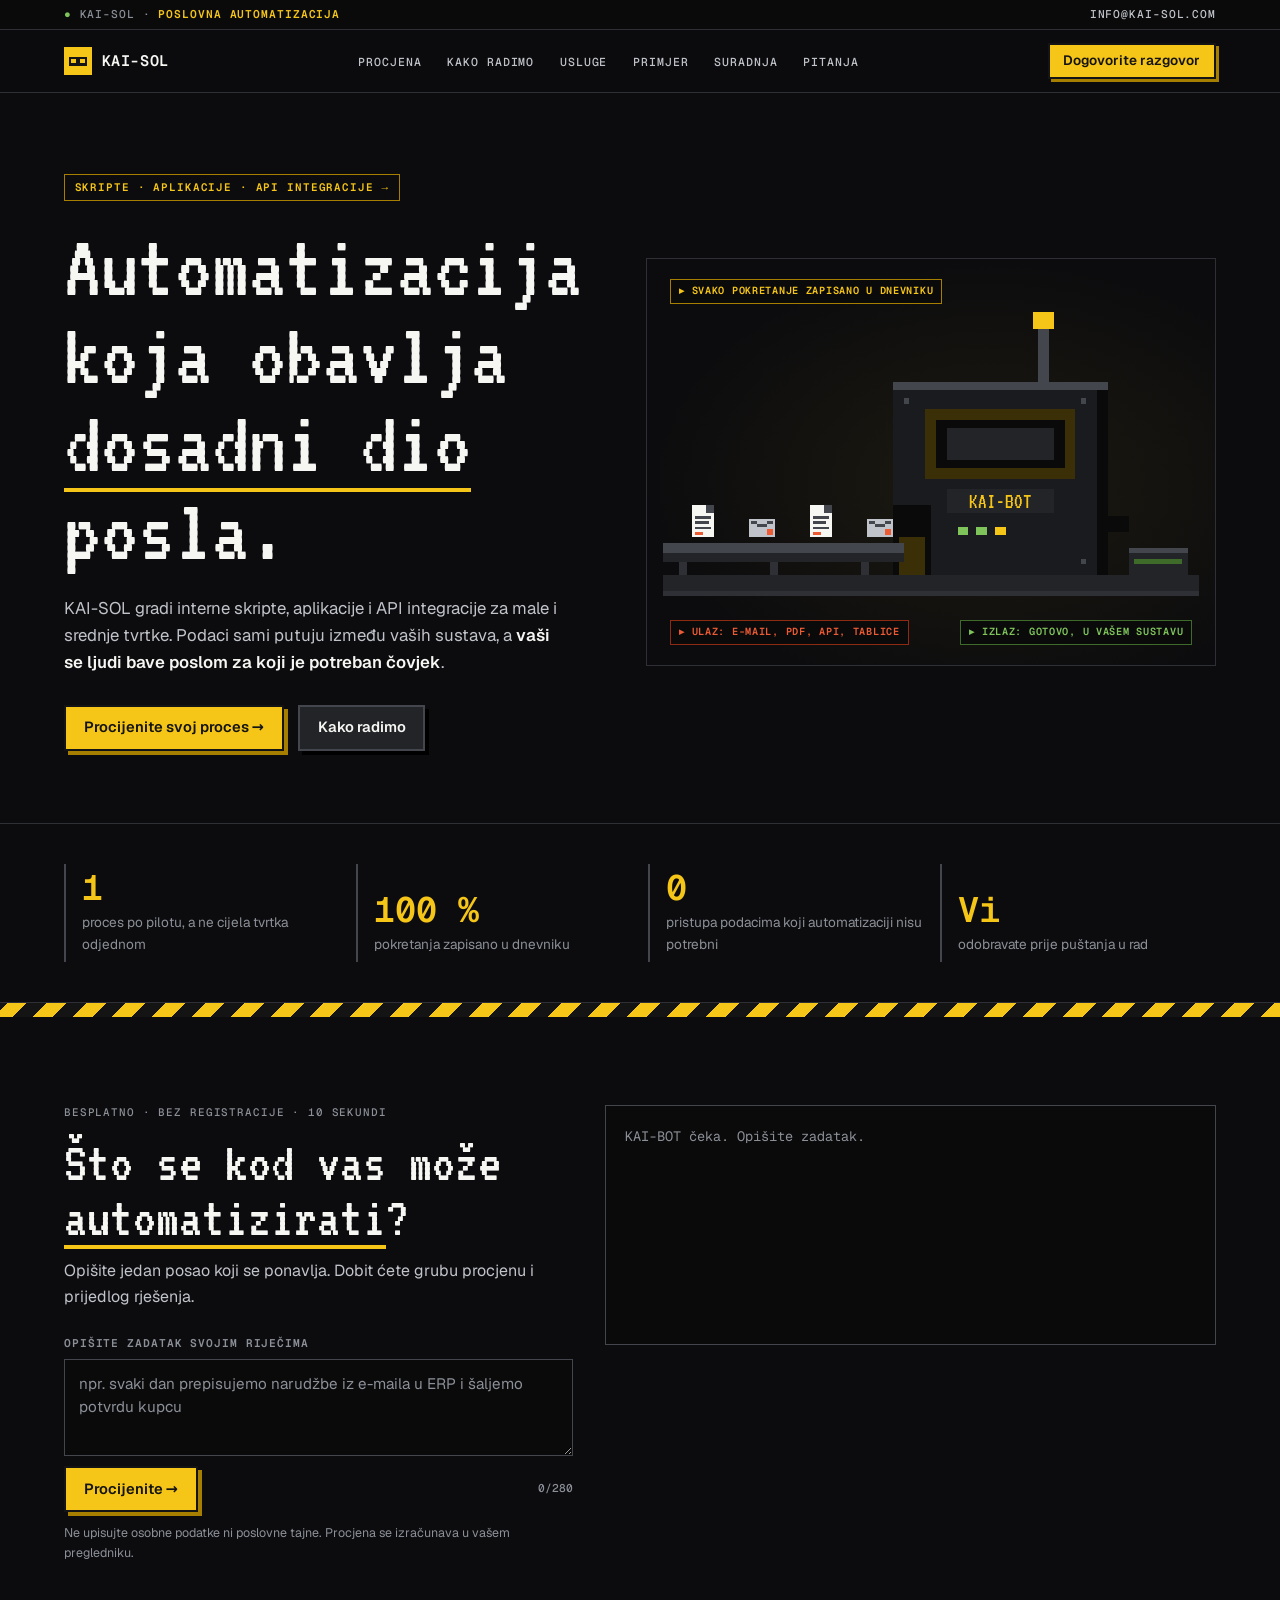
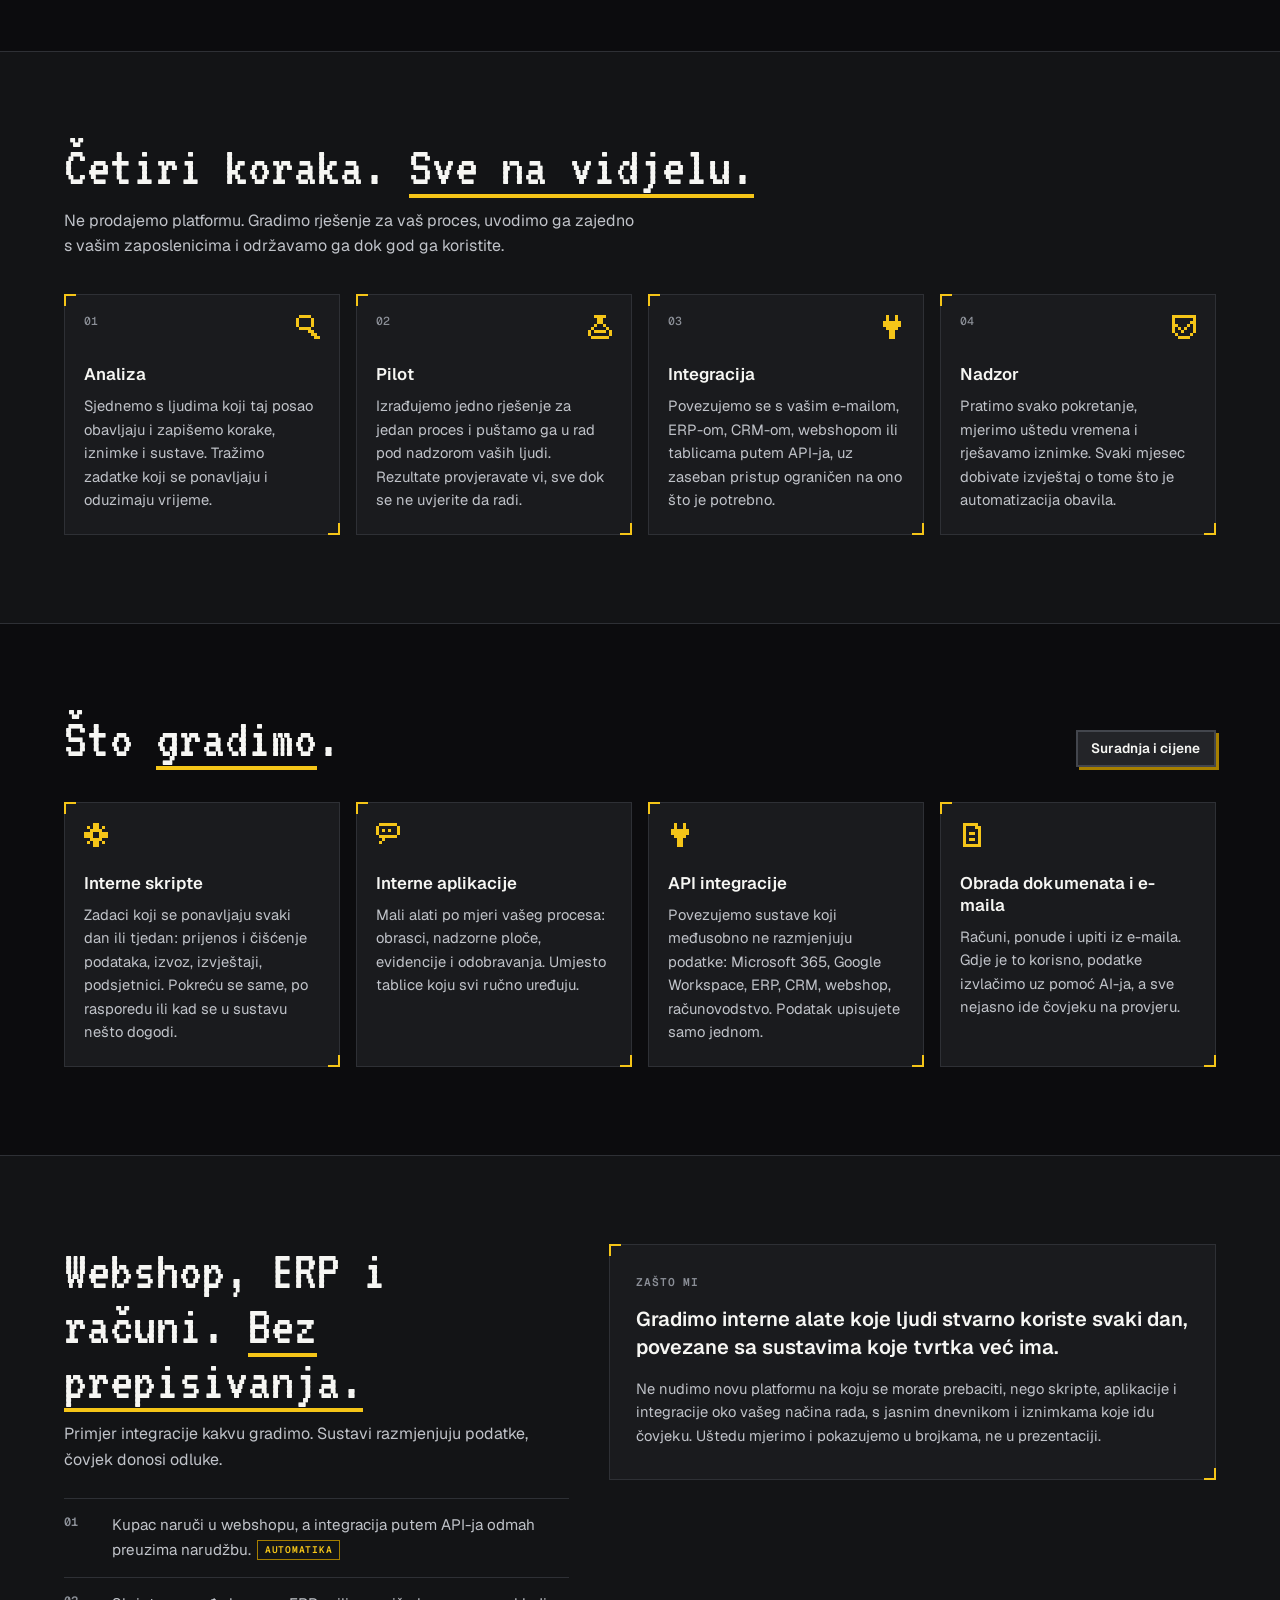
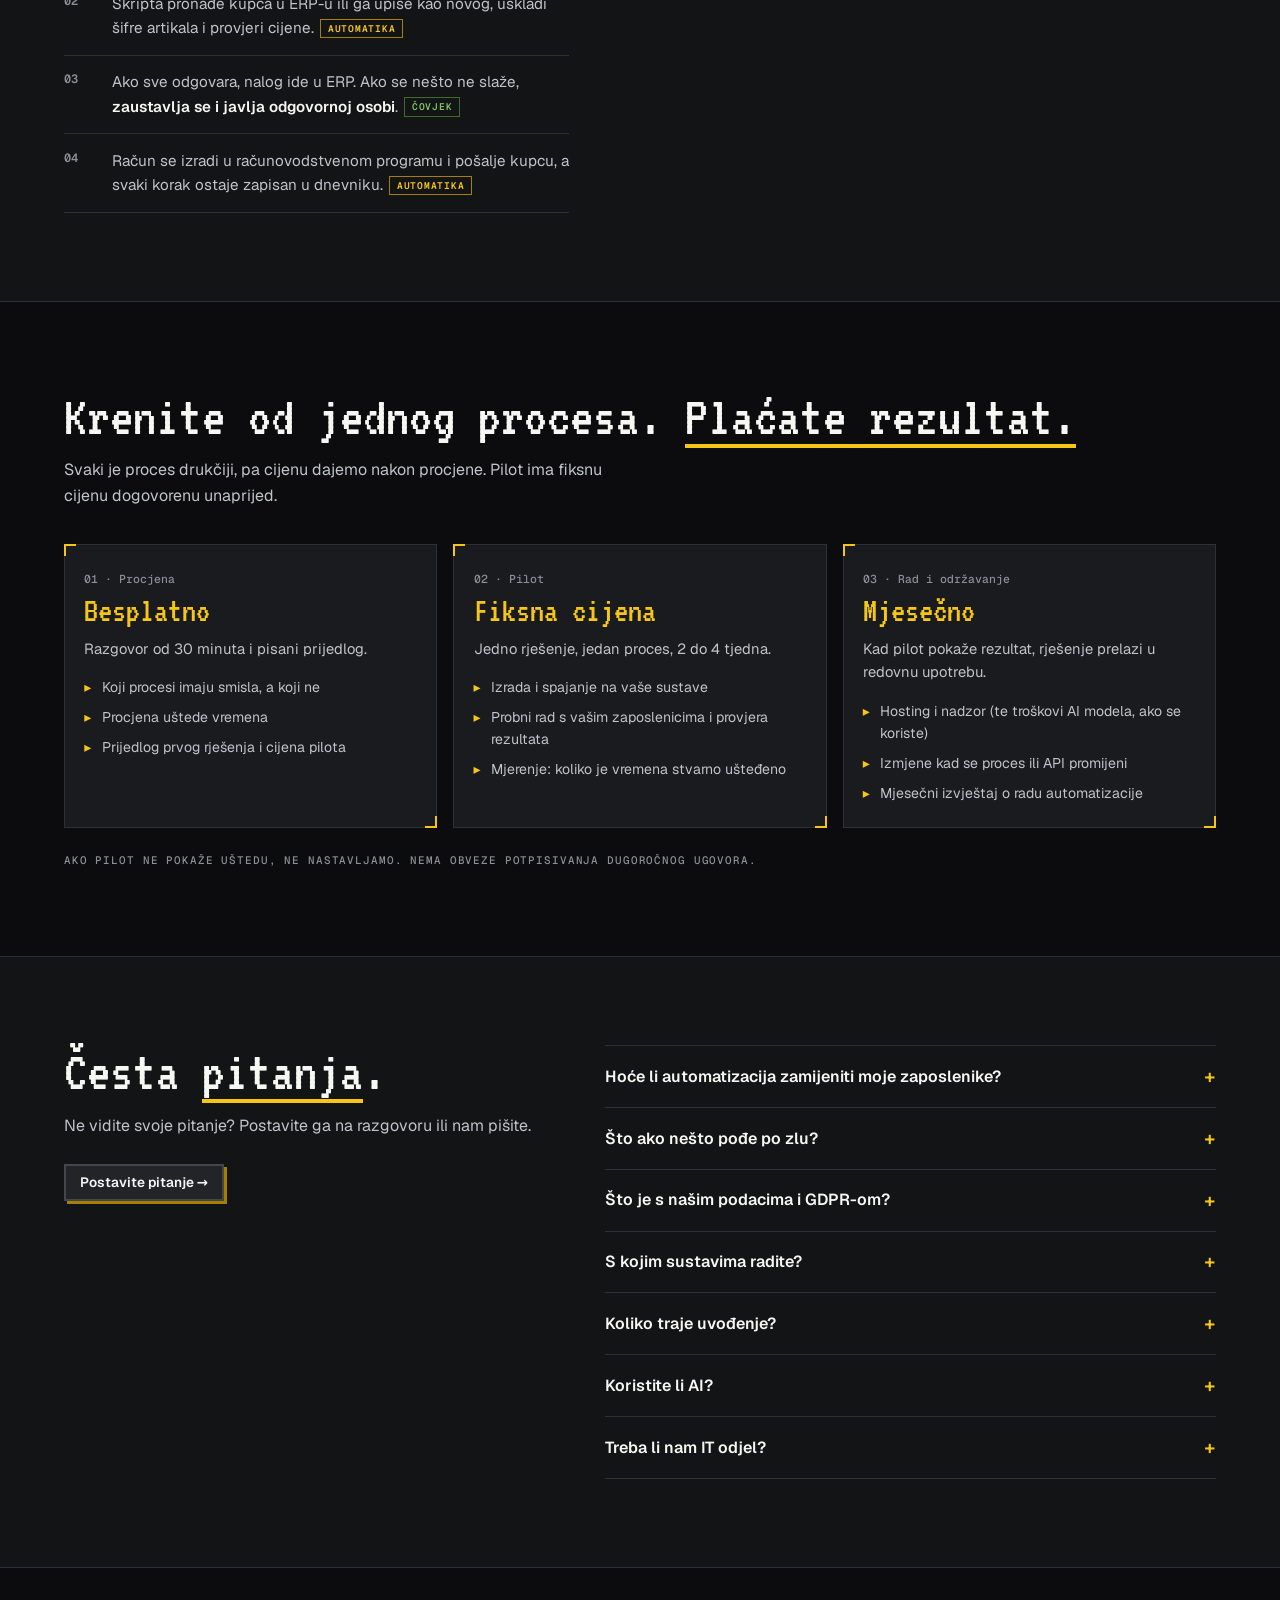
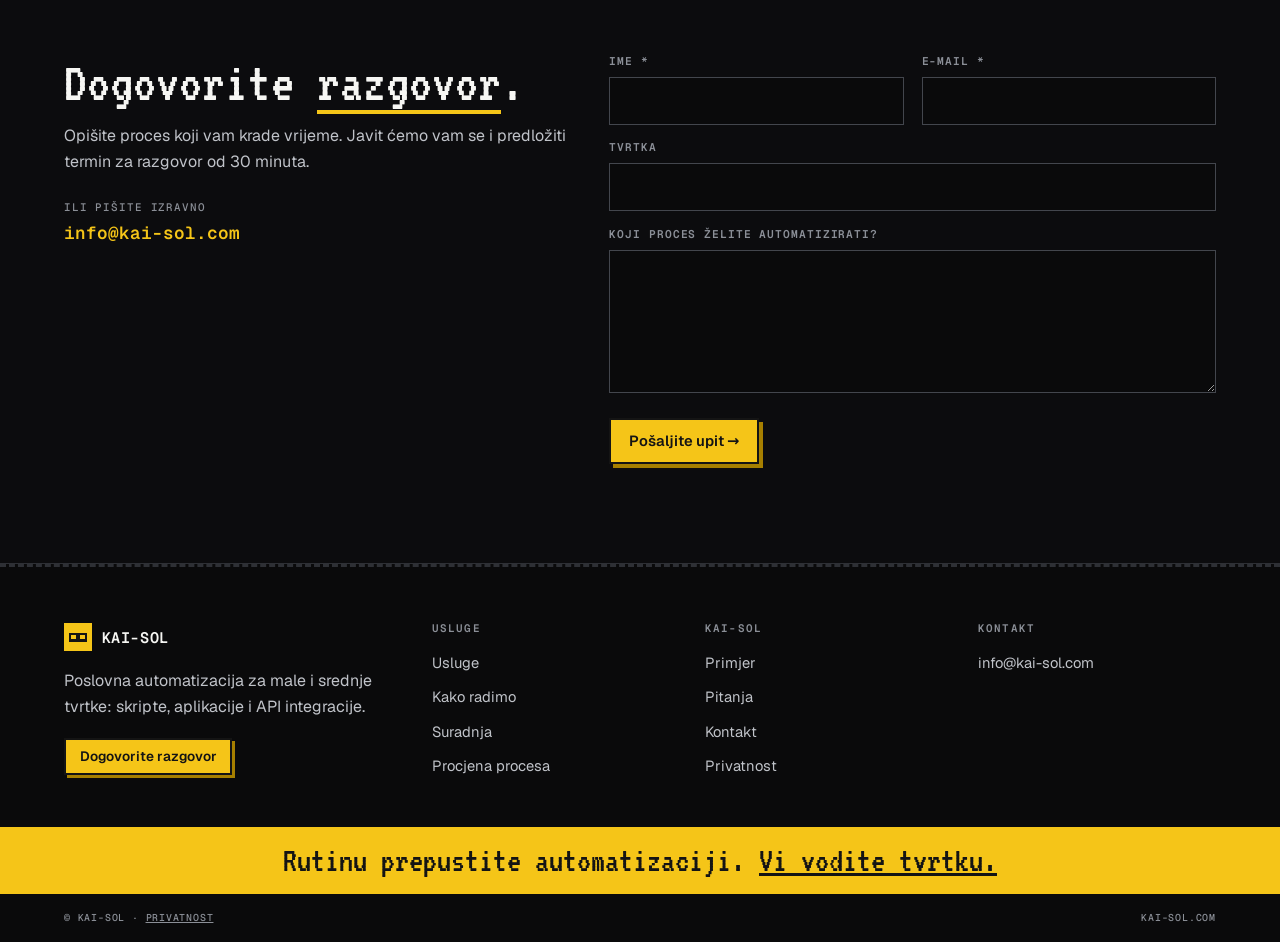
==== commit 936acc88: "Lektura hrvatskog teksta i uređen odjeljak Česta pitanja Ispravljeni doslovni prijevodi s engleskog " ====
--- a/index.html
+++ b/index.html
@@ -3,12 +3,12 @@
 <head>
 <meta charset="utf-8">
 <meta name="viewport" content="width=device-width, initial-scale=1">
-<meta name="description" content="KAI-SOL radi poslovnu automatizaciju za male i srednje firme: interne skripte, aplikacije po mjeri i API integracije koje spajaju sustave koje već koristite.">
+<meta name="description" content="KAI-SOL radi poslovnu automatizaciju za male i srednje tvrtke: interne skripte, aplikacije po mjeri i API integracije koje spajaju sustave koje već koristite.">
 <meta name="theme-color" content="#0c0c0e">
 <link rel="canonical" href="https://kai-sol.com/">
 <meta property="og:type" content="website">
 <meta property="og:title" content="KAI-SOL | Poslovna automatizacija i API integracije">
-<meta property="og:description" content="Interne skripte, aplikacije po mjeri i API integracije. Vaši sustavi razmjenjuju podatke sami, a ljudi ostaju na poslu koji traži čovjeka.">
+<meta property="og:description" content="Interne skripte, aplikacije po mjeri i API integracije. Vaši sustavi sami razmjenjuju podatke, a ljudi se bave poslom za koji je potreban čovjek.">
 <meta property="og:site_name" content="KAI-SOL">
 <meta property="og:url" content="https://kai-sol.com/">
 <meta property="og:locale" content="hr_HR">
@@ -22,7 +22,7 @@
 <link rel="icon" href="data:image/svg+xml,%3Csvg xmlns='http://www.w3.org/2000/svg' viewBox='0 0 8 8' shape-rendering='crispEdges'%3E%3Crect width='8' height='8' fill='%230c0c0e'/%3E%3Crect x='1' y='2' width='6' height='4' fill='%23f5c518'/%3E%3Crect x='3' y='3' width='2' height='2' fill='%23000'/%3E%3C/svg%3E">
 <link rel="stylesheet" href="/fonts/fonts.css">
 <script>(function(){try{var f=/[?&]swarm=1/.test(location.search),m=window.matchMedia;if(f||(m&&!m("(prefers-reduced-motion: reduce)").matches&&!navigator.webdriver&&!/bot|crawl|spider|slurp|lighthouse|headless|preview/i.test(navigator.userAgent)&&!sessionStorage.getItem("swarm-off")))document.documentElement.classList.add("swarm-pre")}catch(e){}})();</script>
-<script type="application/ld+json">{"@context":"https://schema.org","@type":"ProfessionalService","name":"KAI-SOL","url":"https://kai-sol.com/","email":"info@kai-sol.com","description":"Poslovna automatizacija za male i srednje firme: interne skripte, aplikacije po mjeri i API integracije.","areaServed":"HR","knowsAbout":["Poslovna automatizacija","API integracije","Interne aplikacije","Automatizacija procesa"]}</script>
+<script type="application/ld+json">{"@context":"https://schema.org","@type":"ProfessionalService","name":"KAI-SOL","url":"https://kai-sol.com/","email":"info@kai-sol.com","description":"Poslovna automatizacija za male i srednje tvrtke: interne skripte, aplikacije po mjeri i API integracije.","areaServed":"HR","knowsAbout":["Poslovna automatizacija","API integracije","Interne aplikacije","Automatizacija procesa"]}</script>
 
 <style>
   :root{
@@ -189,6 +189,7 @@
   /* FAQ */
   .faq{display:grid;gap:2rem}
   .faq details{border-top:1px solid var(--line)}
+  .faq__head h2{margin:0}
   .faq details:last-child{border-bottom:1px solid var(--line)}
   .faq summary{list-style:none;display:flex;justify-content:space-between;gap:1rem;align-items:center;padding:1.1rem 0;font-weight:600;cursor:pointer}
   .faq summary::-webkit-details-marker{display:none}
@@ -273,6 +274,7 @@
     .grid4{grid-template-columns:repeat(4,1fr)}
     .grid3{grid-template-columns:repeat(3,1fr)}
     .story,.faq,.check__grid,.contact{grid-template-columns:1fr 1.2fr}
+    .faq__head{position:sticky;top:6rem;align-self:start}
     .term{min-height:15rem}
     .foot__grid{grid-template-columns:1.4fr 1fr 1fr 1fr}
     .sec,.check{padding-block:5.5rem}
@@ -281,7 +283,7 @@
   /* Swarm build: bot cursors design the page in front of the visitor (script at the end) */
   .swarm-pre .live,.swarm-pre .nav,.swarm-pre main,.swarm-pre .foot{opacity:0;animation:swarm-safe 0s 4s forwards}
   @keyframes swarm-safe{to{opacity:1}}
-  .swarm-cv{position:fixed;left:0;top:0;width:100vw;height:100vh;pointer-events:none;z-index:30}
+  .swarm-cv{position:fixed;inset:0;width:100%;height:100%;max-width:100%;pointer-events:none;z-index:30}
   .swarm .bt:not(.bt--on){opacity:0}
   .swarm .bt-art{background:transparent !important;border-color:transparent !important;-webkit-backdrop-filter:none !important;backdrop-filter:none !important}
   .swarm .bt--anim{transition:opacity .3s,background-color .4s,border-color .4s,box-shadow .4s,color .4s !important}
@@ -336,8 +338,8 @@
     <div class="wrap">
       <div>
         <a class="badge" href="#usluge">Skripte · aplikacije · API integracije →</a>
-        <h1 id="naslov">Automatizacija koja radi <span class="mark">dosadni dio</span> posla.</h1>
-        <p class="lede">KAI-SOL gradi interne skripte, aplikacije i API integracije za male i srednje firme. Podaci sami putuju između vaših sustava, a <b>vaši ljudi ostaju na poslu koji traži čovjeka</b>.</p>
+        <h1 id="naslov">Automatizacija koja obavlja <span class="mark">dosadni dio</span> posla.</h1>
+        <p class="lede">KAI-SOL gradi interne skripte, aplikacije i API integracije za male i srednje tvrtke. Podaci sami putuju između vaših sustava, a <b>vaši se ljudi bave poslom za koji je potreban čovjek</b>.</p>
         <div class="hero__ctas">
           <a class="btn" href="#procjena">Procijenite svoj proces →</a>
           <a class="btn btn--ghost" href="#kako">Kako radimo</a>
@@ -431,7 +433,7 @@
           <rect x="176" y="106" width="18" height="2" style="fill:var(--green-d)"/>
         </svg>
         <ul class="tags">
-          <li class="tag tag--eye">▸ Svako pokretanje zapisano u dnevnik</li>
+          <li class="tag tag--eye">▸ Svako pokretanje zapisano u dnevniku</li>
           <li class="tag tag--o tag--in">▸ Ulaz: e-mail, PDF, API, tablice</li>
           <li class="tag tag--g tag--out">▸ Izlaz: gotovo, u vašem sustavu</li>
         </ul>
@@ -442,9 +444,9 @@
   <section class="stats" aria-label="Kako radimo, u brojkama">
     <div class="wrap">
       <dl>
-        <div class="stat"><dt>proces po pilotu, ne cijela firma odjednom</dt><dd>1</dd></div>
-        <div class="stat"><dt>pokretanja zapisano u dnevnik</dt><dd>100&nbsp;%</dd></div>
-        <div class="stat"><dt>pristupa podacima koji automatizaciji ne trebaju</dt><dd>0</dd></div>
+        <div class="stat"><dt>proces po pilotu, a ne cijela tvrtka odjednom</dt><dd>1</dd></div>
+        <div class="stat"><dt>pokretanja zapisano u dnevniku</dt><dd>100&nbsp;%</dd></div>
+        <div class="stat"><dt>pristupa podacima koji automatizaciji nisu potrebni</dt><dd>0</dd></div>
         <div class="stat"><dt>odobravate prije puštanja u rad</dt><dd>Vi</dd></div>
       </dl>
     </div>
@@ -462,10 +464,10 @@
           <label for="task">Opišite zadatak svojim riječima</label>
           <div class="field">
             <textarea class="input input--area" id="task" rows="3" maxlength="280" placeholder="npr. svaki dan prepisujemo narudžbe iz e-maila u ERP i šaljemo potvrdu kupcu" autocomplete="off"></textarea>
-            <button class="btn" id="check-btn" type="submit">Procijeni →</button>
+            <button class="btn" id="check-btn" type="submit">Procijenite →</button>
             <span class="count" id="task-count" aria-live="off">0/280</span>
           </div>
-          <small class="note">Ne upisujte osobne podatke ni poslovne tajne. Procjena se radi u vašem pregledniku.</small>
+          <small class="note">Ne upisujte osobne podatke ni poslovne tajne. Procjena se izračunava u vašem pregledniku.</small>
         </form>
       </div>
       <div class="term" id="term" aria-live="polite">
@@ -478,15 +480,15 @@
     <div class="wrap">
       <div class="sec__head">
         <div>
-          <h2 id="kako-h">Četiri koraka. <span class="mark">Bez crne kutije.</span></h2>
-          <p class="sec__sub">Ne prodajemo platformu. Gradimo rješenje za vaš proces, uvodimo ga uz vaš tim i održavamo ga dok radi.</p>
+          <h2 id="kako-h">Četiri koraka. <span class="mark">Sve na vidjelu.</span></h2>
+          <p class="sec__sub">Ne prodajemo platformu. Gradimo rješenje za vaš proces, uvodimo ga zajedno s vašim zaposlenicima i održavamo ga dok god ga koristite.</p>
         </div>
       </div>
       <ol class="grid4">
-        <li class="card"><div class="card__top"><span class="card__n">01</span><svg class="px" data-px="lens" aria-hidden="true"></svg></div><h3>Mapiranje</h3><p>Sjednemo s ljudima koji posao rade i zapišemo korake, iznimke i sustave. Tražimo zadatke koji se ponavljaju i troše vrijeme.</p></li>
-        <li class="card"><div class="card__top"><span class="card__n">02</span><svg class="px" data-px="flask" aria-hidden="true"></svg></div><h3>Pilot</h3><p>Gradimo jedno rješenje za jedan proces i puštamo ga uz vaš tim. Rezultate provjeravate vi, dok ne vidite da radi.</p></li>
-        <li class="card"><div class="card__top"><span class="card__n">03</span><svg class="px" data-px="plug" aria-hidden="true"></svg></div><h3>Integracija</h3><p>Spajamo se na vaš e-mail, ERP, CRM, webshop ili tablice preko API-ja, s vlastitim pristupom samo za ono što treba.</p></li>
-        <li class="card"><div class="card__top"><span class="card__n">04</span><svg class="px" data-px="shield" aria-hidden="true"></svg></div><h3>Nadzor</h3><p>Pratimo svako pokretanje, mjerimo uštedu vremena i rješavamo iznimke. Mjesečni izvještaj u kojem vidite što je automatizacija napravila.</p></li>
+        <li class="card"><div class="card__top"><span class="card__n">01</span><svg class="px" data-px="lens" aria-hidden="true"></svg></div><h3>Analiza</h3><p>Sjednemo s ljudima koji taj posao obavljaju i zapišemo korake, iznimke i sustave. Tražimo zadatke koji se ponavljaju i oduzimaju vrijeme.</p></li>
+        <li class="card"><div class="card__top"><span class="card__n">02</span><svg class="px" data-px="flask" aria-hidden="true"></svg></div><h3>Pilot</h3><p>Izrađujemo jedno rješenje za jedan proces i puštamo ga u rad pod nadzorom vaših ljudi. Rezultate provjeravate vi, sve dok se ne uvjerite da radi.</p></li>
+        <li class="card"><div class="card__top"><span class="card__n">03</span><svg class="px" data-px="plug" aria-hidden="true"></svg></div><h3>Integracija</h3><p>Povezujemo se s vašim e-mailom, ERP-om, CRM-om, webshopom ili tablicama putem API-ja, uz zaseban pristup ograničen na ono što je potrebno.</p></li>
+        <li class="card"><div class="card__top"><span class="card__n">04</span><svg class="px" data-px="shield" aria-hidden="true"></svg></div><h3>Nadzor</h3><p>Pratimo svako pokretanje, mjerimo uštedu vremena i rješavamo iznimke. Svaki mjesec dobivate izvještaj o tome što je automatizacija obavila.</p></li>
       </ol>
     </div>
   </section>
@@ -498,10 +500,10 @@
         <a class="btn btn--ghost btn--sm" href="#suradnja">Suradnja i cijene</a>
       </div>
       <ul class="grid4">
-        <li class="card"><div class="card__top"><svg class="px" data-px="gear" aria-hidden="true"></svg></div><h3>Interne skripte</h3><p>Zadaci koji se ponavljaju svaki dan ili tjedan: prijenos i čišćenje podataka, izvoz, izvještaji, podsjetnici. Rade sami, po rasporedu ili na okidač.</p></li>
-        <li class="card"><div class="card__top"><svg class="px" data-px="chat" aria-hidden="true"></svg></div><h3>Interne aplikacije</h3><p>Mali alati po mjeri vašeg procesa: obrasci, nadzorne ploče, evidencije i odobravanja. Umjesto tablice koju svi uređuju ručno.</p></li>
-        <li class="card"><div class="card__top"><svg class="px" data-px="plug" aria-hidden="true"></svg></div><h3>API integracije</h3><p>Spajamo sustave koji ne razgovaraju međusobno: Microsoft 365, Google Workspace, ERP, CRM, webshop, računovodstvo. Podatak se upiše jednom.</p></li>
-        <li class="card"><div class="card__top"><svg class="px" data-px="doc" aria-hidden="true"></svg></div><h3>Obrada dokumenata i e-maila</h3><p>Računi, ponude i upiti iz e-maila. Gdje ima smisla koristimo AI za izvlačenje podataka, a sve nejasno ide čovjeku na provjeru.</p></li>
+        <li class="card"><div class="card__top"><svg class="px" data-px="gear" aria-hidden="true"></svg></div><h3>Interne skripte</h3><p>Zadaci koji se ponavljaju svaki dan ili tjedan: prijenos i čišćenje podataka, izvoz, izvještaji, podsjetnici. Pokreću se same, po rasporedu ili kad se u sustavu nešto dogodi.</p></li>
+        <li class="card"><div class="card__top"><svg class="px" data-px="chat" aria-hidden="true"></svg></div><h3>Interne aplikacije</h3><p>Mali alati po mjeri vašeg procesa: obrasci, nadzorne ploče, evidencije i odobravanja. Umjesto tablice koju svi ručno uređuju.</p></li>
+        <li class="card"><div class="card__top"><svg class="px" data-px="plug" aria-hidden="true"></svg></div><h3>API integracije</h3><p>Povezujemo sustave koji međusobno ne razmjenjuju podatke: Microsoft 365, Google Workspace, ERP, CRM, webshop, računovodstvo. Podatak upisujete samo jednom.</p></li>
+        <li class="card"><div class="card__top"><svg class="px" data-px="doc" aria-hidden="true"></svg></div><h3>Obrada dokumenata i e-maila</h3><p>Računi, ponude i upiti iz e-maila. Gdje je to korisno, podatke izvlačimo uz pomoć AI-ja, a sve nejasno ide čovjeku na provjeru.</p></li>
       </ul>
     </div>
   </section>
@@ -512,15 +514,15 @@
         <h2 id="primjer-h">Webshop, ERP i računi. <span class="mark">Bez prepisivanja.</span></h2>
         <p class="sec__sub">Primjer integracije kakvu gradimo. Sustavi razmjenjuju podatke, čovjek donosi odluke.</p>
         <ol class="flow">
-          <li><span>Kupac naruči u webshopu. Integracija preko API-ja odmah preuzme narudžbu.<span class="who">automatika</span></span></li>
-          <li><span>Skripta pronađe kupca u ERP-u ili ga otvori, uskladi šifre artikala i provjeri cijene.<span class="who">automatika</span></span></li>
-          <li><span>Ako sve odgovara, nalog ide u ERP. Ako nešto ne štima, <b>zaustavlja se i javlja odgovornoj osobi</b>.<span class="who who--h">čovjek</span></span></li>
+          <li><span>Kupac naruči u webshopu, a integracija putem API-ja odmah preuzima narudžbu.<span class="who">automatika</span></span></li>
+          <li><span>Skripta pronađe kupca u ERP-u ili ga upiše kao novog, uskladi šifre artikala i provjeri cijene.<span class="who">automatika</span></span></li>
+          <li><span>Ako sve odgovara, nalog ide u ERP. Ako se nešto ne slaže, <b>zaustavlja se i javlja odgovornoj osobi</b>.<span class="who who--h">čovjek</span></span></li>
           <li><span>Račun se izradi u računovodstvenom programu i pošalje kupcu, a svaki korak ostaje zapisan u dnevniku.<span class="who">automatika</span></span></li>
         </ol>
       </div>
       <div class="card quote">
         <h3>Zašto mi</h3>
-        <p>Gradimo interne alate koje ljudi stvarno koriste svaki dan, spojene na sustave koje firma već ima.</p>
+        <p>Gradimo interne alate koje ljudi stvarno koriste svaki dan, povezane sa sustavima koje tvrtka već ima.</p>
         <p>Ne nudimo novu platformu na koju se morate prebaciti, nego skripte, aplikacije i integracije oko vašeg načina rada, s jasnim dnevnikom i iznimkama koje idu čovjeku. Uštedu mjerimo i pokazujemo u brojkama, ne u prezentaciji.</p>
       </div>
     </div>
@@ -530,8 +532,8 @@
     <div class="wrap">
       <div class="sec__head">
         <div>
-          <h2 id="suradnja-h">Krenite malo. <span class="mark">Platite za rezultat.</span></h2>
-          <p class="sec__sub">Svaki proces je drukčiji, pa cijenu dajemo nakon procjene. Pilot ima fiksnu cijenu dogovorenu unaprijed.</p>
+          <h2 id="suradnja-h">Krenite od jednog procesa. <span class="mark">Plaćate rezultat.</span></h2>
+          <p class="sec__sub">Svaki je proces drukčiji, pa cijenu dajemo nakon procjene. Pilot ima fiksnu cijenu dogovorenu unaprijed.</p>
         </div>
       </div>
       <ol class="grid3">
@@ -551,36 +553,40 @@
           <p>Jedno rješenje, jedan proces, 2 do 4 tjedna.</p>
           <ul>
             <li>Izrada i spajanje na vaše sustave</li>
-            <li>Rad uz vaš tim, uz provjeru rezultata</li>
+            <li>Probni rad s vašim zaposlenicima i provjera rezultata</li>
             <li>Mjerenje: koliko je vremena stvarno ušteđeno</li>
           </ul>
         </li>
         <li class="card plan">
           <span class="card__n">03 · Rad i održavanje</span>
           <p class="price">Mjesečno</p>
-          <p>Kad pilot pokaže rezultat, rješenje ide u redovni rad.</p>
+          <p>Kad pilot pokaže rezultat, rješenje prelazi u redovnu upotrebu.</p>
           <ul>
-            <li>Hosting i nadzor (uz troškove AI modela, gdje se koriste)</li>
+            <li>Hosting i nadzor (te troškovi AI modela, ako se koriste)</li>
             <li>Izmjene kad se proces ili API promijeni</li>
             <li>Mjesečni izvještaj o radu automatizacije</li>
           </ul>
         </li>
       </ol>
-      <p class="fine">Ako pilot ne pokaže uštedu, rješenje ne ide dalje. Bez dugoročnih ugovora unaprijed.</p>
+      <p class="fine">Ako pilot ne pokaže uštedu, ne nastavljamo. Nema obveze potpisivanja dugoročnog ugovora.</p>
     </div>
   </section>
 
   <section class="sec sec--alt" id="pitanja" aria-labelledby="pitanja-h">
     <div class="wrap faq">
-      <h2 id="pitanja-h">Pitanja.</h2>
+      <div class="faq__head">
+        <h2 id="pitanja-h">Česta <span class="mark">pitanja</span>.</h2>
+        <p class="sec__sub">Ne vidite svoje pitanje? Postavite ga na razgovoru ili nam pišite.</p>
+        <a class="btn btn--ghost btn--sm" href="#kontakt" style="margin-top:1.6rem">Postavite pitanje →</a>
+      </div>
       <div>
         <details><summary>Hoće li automatizacija zamijeniti moje zaposlenike?</summary><p>Ne gradimo je za to. Automatizacija preuzima ponavljajuće zadatke poput prepisivanja, prijenosa podataka i izvještaja. Ljudi dobivaju vrijeme za kupce, odluke i posao koji traži iskustvo.</p></details>
         <details><summary>Što ako nešto pođe po zlu?</summary><p>Svako rješenje gradimo tako da se zaustavi kad podaci ne odgovaraju i javi to čovjeku. Na početku vi provjeravate rezultate, a svako pokretanje ostaje zapisano u dnevniku, pa se svaka greška može pronaći i ispraviti.</p></details>
-        <details><summary>Što je s našim podacima i GDPR-om?</summary><p>Automatizacija dobiva pristup samo podacima koji su joj potrebni, kroz vlastiti korisnički račun ili API ključ koji možete ugasiti u svakom trenutku. Gdje koristimo AI, koristimo poslovne verzije modela koje ne treniraju na vašim podacima, a gdje je potrebno, potpisujemo ugovor o obradi podataka.</p></details>
+        <details><summary>Što je s našim podacima i GDPR-om?</summary><p>Automatizacija dobiva pristup samo podacima koji su joj potrebni, putem zasebnog korisničkog računa ili API ključa koji možete opozvati u bilo kojem trenutku. Gdje koristimo AI, koristimo poslovne verzije modela kod kojih se vaši podaci ne koriste za treniranje, a gdje je potrebno, potpisujemo ugovor o obradi podataka.</p></details>
         <details><summary>S kojim sustavima radite?</summary><p>S e-mailom (Microsoft 365, Google Workspace), tablicama, CRM-om, webshopom, računovodstvom i ERP-om koji ima API ili izvoz podataka. Ako sustav nema API, procjenu dajemo nakon razgovora.</p></details>
         <details><summary>Koliko traje uvođenje?</summary><p>Pilot za jedan proces traje 2 do 4 tjedna. Nakon toga rješenje radi samostalno, a mi ga pratimo i prilagođavamo.</p></details>
-        <details><summary>Koristite li AI?</summary><p>Samo gdje donosi korist, na primjer za čitanje računa ili razvrstavanje e-maila. Većinu posla rade obične skripte i integracije, koje su brže, jeftinije i predvidljive.</p></details>
-        <details><summary>Trebamo li imati IT odjel?</summary><p>Ne. Postavljanje, spajanje i održavanje radimo mi. Od vas trebamo osobu koja zna proces i sat vremena tjedno tijekom pilota.</p></details>
+        <details><summary>Koristite li AI?</summary><p>Samo ondje gdje donosi stvarnu korist, na primjer za čitanje računa ili razvrstavanje e-maila. Većinu posla rade obične skripte i integracije, koje su brže, jeftinije i predvidljivije.</p></details>
+        <details><summary>Treba li nam IT odjel?</summary><p>Ne. Postavljanje, povezivanje i održavanje preuzimamo mi. Od vas nam treba osoba koja poznaje proces i oko sat vremena tjedno tijekom pilota.</p></details>
       </div>
     </div>
   </section>
@@ -589,7 +595,7 @@
     <div class="wrap contact">
       <div>
         <h2 id="kontakt-h">Dogovorite <span class="mark">razgovor</span>.</h2>
-        <p class="sec__sub">Opišite proces koji vam krade vrijeme. Javit ćemo se s terminom za razgovor od 30 minuta.</p>
+        <p class="sec__sub">Opišite proces koji vam krade vrijeme. Javit ćemo vam se i predložiti termin za razgovor od 30 minuta.</p>
         <div class="direct">
           <span class="fine" style="margin:0">Ili pišite izravno</span>
           <a href="mailto:info@kai-sol.com">info@kai-sol.com</a>
@@ -602,8 +608,8 @@
         </div>
         <div><label for="c-company">Tvrtka</label><input class="input" id="c-company" name="tvrtka" autocomplete="organization"></div>
         <div><label for="c-msg">Koji proces želite automatizirati?</label><textarea class="input input--area" id="c-msg" name="poruka" rows="5"></textarea></div>
-        <div><button class="btn" type="submit">Pošalji upit →</button><small class="note" id="c-err" aria-live="polite"></small></div>
-        <p class="sent" id="c-sent" hidden>Otvorio se vaš program za e-poštu s pripremljenom porukom, samo je pošaljite. Ako se nije otvorio, pišite na <a href="mailto:info@kai-sol.com">info@kai-sol.com</a>.</p>
+        <div><button class="btn" type="submit">Pošaljite upit →</button><small class="note" id="c-err" aria-live="polite"></small></div>
+        <p class="sent" id="c-sent" hidden>Otvorio se vaš program za e-poštu s pripremljenom porukom. Samo je pošaljite. Ako se nije otvorio, pišite na <a href="mailto:info@kai-sol.com">info@kai-sol.com</a>.</p>
       </form>
     </div>
   </section>
@@ -614,7 +620,7 @@
   <div class="wrap foot__grid">
     <div class="foot__brand">
       <a class="brand" href="#vrh"><span class="brand__icon"><svg viewBox="0 0 8 8" shape-rendering="crispEdges" aria-hidden="true"><rect x="0" y="2" width="8" height="4" style="fill:var(--pen)"/><rect x="1" y="3" width="6" height="2" style="fill:var(--yellow)"/><rect x="3" y="3" width="2" height="2" style="fill:var(--pen)"/></svg></span>KAI-SOL</a>
-      <p>Poslovna automatizacija za male i srednje firme: skripte, aplikacije i API integracije.</p>
+      <p>Poslovna automatizacija za male i srednje tvrtke: skripte, aplikacije i API integracije.</p>
       <a class="btn btn--sm" href="#kontakt">Dogovorite razgovor</a>
     </div>
     <div>
@@ -644,7 +650,7 @@
   </div>
   <div class="closing">
     <div class="wrap">
-      <strong>Automatika radi posao. <a href="#kontakt">Vi vodite firmu.</a></strong>
+      <strong>Rutinu prepustite automatizaciji. <a href="#kontakt">Vi vodite tvrtku.</a></strong>
     </div>
   </div>
   <div class="wrap legal">
@@ -685,21 +691,21 @@
   /* Process check. A rough, local estimate: e is the share of the task automation can
      realistically take over (0 hands-on work, 1 pure screen and paper work). */
   var TASKS = [
-    { k: ["prepis", "prepisuj", "unos podataka", "unosim", "upisuj", "kopir", "copy paste", "excel", "tablic"], e: .85, a: "Automatski unos podataka", t: "Prepisivanje iz jednog mjesta u drugo najčišći je slučaj za automatizaciju. Čovjek provjerava samo ono što skripta označi." },
+    { k: ["prepis", "prepisuj", "unos podataka", "unosim", "upisuj", "kopir", "copy paste", "excel", "tablic"], e: .85, a: "Automatski unos podataka", t: "Prepisivanje podataka s jednog mjesta na drugo najjasniji je primjer posla za automatizaciju. Čovjek provjerava samo ono što skripta označi." },
     { k: ["racun", "faktur", "knjizenj", "ulazni"], e: .8, a: "Automatska obrada računa", t: "Računi imaju predvidljivu strukturu. Skripta izvlači stavke i priprema knjiženje, a odstupanja šalje na provjeru." },
     { k: ["narudzb", "ponud", "upit za cijen", "cjenik"], e: .72, a: "Integracija narudžbi i ponuda", t: "Integracija preuzima narudžbu ili upit, provjerava cijene i priprema nalog ili ponudu u vašem sustavu. Vi potvrđujete prije slanja." },
-    { k: ["prijevod", "prevod", "prevest"], e: .75, a: "Automatizirani prijevodi", t: "Prva verzija prijevoda radi se automatski, uz vaš rječnik pojmova. Čovjek radi završno čitanje." },
+    { k: ["prijevod", "prevod", "prevest"], e: .75, a: "Automatizirani prijevodi", t: "Prvu verziju prijevoda izrađuje automatizacija, prema vašem rječniku pojmova. Čovjek radi završnu redakturu." },
     { k: ["mail", "upit", "inbox", "posta", "dopis"], e: .72, a: "Automatizacija e-maila", t: "Razvrstavanje i odgovori na standardna pitanja dobar su kandidat za automatizaciju. Osjetljive poruke i dalje idu čovjeku." },
     { k: ["zapisnik", "sastan", "biljeske"], e: .7, a: "Automatski zapisnici", t: "Zapisnik i zadaci pripremaju se automatski i šalju odgovornima. Vi samo pročitate i potvrdite." },
     { k: ["termin", "rezervacij", "zakaz", "kalendar", "raspored"], e: .68, a: "Automatizacija termina", t: "Usklađivanje termina i podsjetnici rade se sami. Iznimke i promjene u zadnji čas ostaju ljudima." },
-    { k: ["izvjestaj", "izvjesce", "report", "analiz", "statistik"], e: .66, a: "Automatski izvještaji", t: "Skripta skuplja podatke iz više izvora preko API-ja i slaže izvještaj u isto vrijeme svaki tjedan. Zaključke i dalje donosite vi." },
-    { k: ["podrsk", "reklamacij", "kupc", "korisnik", "klijent"], e: .6, a: "Automatizacija korisničke podrške", t: "Česta pitanja rješavaju se automatski. Reklamacije priprema sa svim podacima, a odluku donosi čovjek." },
+    { k: ["izvjestaj", "izvjesce", "report", "analiz", "statistik"], e: .66, a: "Automatski izvještaji", t: "Skripta skuplja podatke iz više izvora preko API-ja i slaže izvještaj svaki tjedan u isto vrijeme. Zaključke i dalje donosite vi." },
+    { k: ["podrsk", "reklamacij", "kupc", "korisnik", "klijent"], e: .6, a: "Automatizacija korisničke podrške", t: "Česta pitanja rješavaju se automatski. Za reklamacije se automatski prikupe svi podaci, a odluku donosi čovjek." },
     { k: ["nabav", "dobavljac"], e: .6, a: "Automatizacija nabave", t: "Automatizacija prati stanje, priprema upite dobavljačima i uspoređuje ponude. Narudžbu odobravate vi." },
-    { k: ["objav", "drustven", "newsletter", "marketing", "oglas"], e: .58, a: "Priprema sadržaja", t: "Automatizacija priprema prijedloge objava i newslettera iz vaših materijala. Glas brenda i konačnu odluku čuvate vi." },
+    { k: ["objav", "drustven", "newsletter", "marketing", "oglas"], e: .58, a: "Priprema sadržaja", t: "Automatizacija priprema prijedloge objava i newslettera iz vaših materijala. Ton komunikacije i konačna odluka ostaju na vama." },
     { k: ["skladist", "zalih", "inventur", "otpremnic", "primk"], e: .55, a: "Automatska obrada dokumenata za robu", t: "Primke, otpremnice i usklađivanje stanja mogu se obrađivati automatski. Fizički rad s robom ostaje ljudima." },
-    { k: ["plac", "obracun", "kadrovsk", "bolovanj", "godisnj"], e: .5, a: "Podrška za kadrovsku", t: "Strogi propisi znače da automatizacija priprema, a čovjek provjerava. I dalje se uštedi velik dio sati." },
-    { k: ["ugovor", "pravn", "natjecaj", "javna nabava"], e: .45, a: "Provjera dokumenata", t: "Skripta uspoređuje dokument s predloškom i označava odstupanja i rokove. Potpis i odluka ostaju vama." },
-    { k: ["popravak", "popravlj", "montaz", "voznj", "vozim", "dostav", "ciscenj", "kuhanj", "kuham", "sisanj", "proizvodn", "pakiranj", "pakiram", "utovar"], e: .1, a: "Automatizacija papirologije oko posla", t: "Fizički rad se ne može automatizirati. Papirologija oko njega može: radni nalozi, raspored, izvještaji i komunikacija." }
+    { k: ["plac", "obracun", "kadrovsk", "bolovanj", "godisnj"], e: .5, a: "Podrška kadrovskoj službi", t: "Zbog strogih propisa automatizacija samo priprema podatke, a čovjek ih provjerava. Ušteda vremena i dalje je velika." },
+    { k: ["ugovor", "pravn", "natjecaj", "javna nabava"], e: .45, a: "Provjera dokumenata", t: "Skripta uspoređuje dokument s predloškom i označava odstupanja i rokove. Potpis i odluka ostaju na vama." },
+    { k: ["popravak", "popravlj", "montaz", "voznj", "vozim", "dostav", "ciscenj", "kuhanj", "kuham", "sisanj", "proizvodn", "pakiranj", "pakiram", "utovar"], e: .1, a: "Automatizacija papirologije oko posla", t: "Fizički rad ne možemo automatizirati, ali papirologiju oko njega možemo: radni nalozi, raspored, izvještaji i komunikacija." }
   ];
   var SIGNALS = ["rucno", "svaki dan", "svakodnevno", "svaki tjedan", "ponavlja", "stalno", "uvijek isto", "sat vremena", "sati"];
 
@@ -715,7 +721,7 @@
     return {
       share: share,
       agent: hit ? hit.a : "Rješenje po mjeri",
-      note: hit ? hit.t : "Iz opisa ne vidimo dovoljno da procijenimo točno. Napišite koje alate koristite i koliko često se posao ponavlja, ili nam ga opišite na razgovoru."
+      note: hit ? hit.t : "Iz opisa ne možemo dovoljno točno procijeniti. Napišite koje alate koristite i koliko često se posao ponavlja, ili nam ga opišite na razgovoru."
     };
   }
 
@@ -757,7 +763,7 @@
     var v = estimate(raw);
     line("Čitam opis: „" + esc(raw.length > 60 ? raw.slice(0, 57) + "…" : raw) + "“", 0)
       .then(function(){ return line("Tražim korake koji se ponavljaju…", 500); })
-      .then(function(){ return line("Provjeravam gdje treba ljudska odluka…", 500); })
+      .then(function(){ return line("Provjeravam gdje je potrebna ljudska odluka…", 500); })
       .then(function(){ term.insertAdjacentHTML("beforeend", render(v)); btn.disabled = false; });
   });
   if (term) term.addEventListener("click", function(e){
@@ -802,7 +808,8 @@
   var small = window.innerWidth < 600;
   var COLORS = ["#f5c518", "#ec5b33", "#7fc45a", "#f6f6f3"];
   var SWATCH = ["#8b8f97", "#f6f6f3", "#f5c518", "#ec5b33", "#7fc45a"];
-  var NAMES = ["cron", "api", "webhook", "skripta", "sync", "parser", "izvoz", "erp-bot", "mail-bot", "csv", "etl", "backup", "report", "queue"];
+  /* each cursor has a role; while working its label shows what it is doing right now (<h1>, font-size, color…) */
+  var NAMES = ["HTML", "CSS", "Layout", "Font", "Boja", "Grid", "Tekst", "Flexbox", "SVG", "Spacing", "Responsive", "Animacija", "A11y", "QA"];
   var PIX = "VT323, 'Geist Mono', monospace", MONO = "'Geist Mono', ui-monospace, monospace";
   var SERIF = "Georgia, 'Times New Roman', serif", ARIAL = "Arial, Helvetica, sans-serif";
 
@@ -873,16 +880,17 @@
   }
 
   /* ---------- Viewport ---------- */
-  var vw = 0, vh = 0, dpr = 1, park = true, ax = 0, ay = 0, orbit = 40, RUL = 14;
+  var vw = 0, vh = 0, dpr = 1, park = true, ax = 0, ay = 0, orbit = 40, RUL = 14, LR = 14;
   function measure(){
-    vw = window.innerWidth; vh = window.innerHeight; small = vw < 600;
+    /* size from the canvas itself, so it always matches the visible viewport and never makes the page wider */
+    vw = cv.clientWidth || document.documentElement.clientWidth; vh = cv.clientHeight || window.innerHeight; small = vw < 600;
     dpr = Math.min(window.devicePixelRatio || 1, small ? 1.5 : 2);
     cv.width = Math.round(vw * dpr); cv.height = Math.round(vh * dpr);
-    cv.style.width = vw + "px"; cv.style.height = vh + "px";
     var wrap = document.querySelector(".wrap"), gap = wrap ? (vw - wrap.getBoundingClientRect().width) / 2 : 0;
     park = gap < 130;
     ax = vw - gap / 2; ay = vh * .45; orbit = Math.max(24, Math.min(64, gap / 2 - 30));
     RUL = small ? 9 : 16;
+    LR = small ? 0 : RUL; /* phones: top ruler only, so the content stays visually centred */
   }
 
   /* ---------- The swarm ---------- */
@@ -891,7 +899,7 @@
   for (var i = 0; i < n; i++) {
     var col = COLORS[i % COLORS.length], spr = {};
     for (var k in M) spr[k] = sprite(M[k], col);
-    bots.push({ i: i, color: col, spr: spr, tag: tag(NAMES[i], col), cur: "arrow",
+    bots.push({ i: i, color: col, spr: spr, tag: tag(NAMES[i], col), tags: {}, lab: "", cur: "arrow",
       x: (i % 2 ? window.innerWidth + 30 : -30) + Math.random() * 40, y: window.innerHeight * (.15 + Math.random() * .7), vx: 0, vy: 0,
       ph: Math.random() * 6.28, spin: (.25 + Math.random() * .35) * (i % 2 ? 1 : -1), rr: .55 + Math.random() * .45, job: null });
   }
@@ -955,6 +963,7 @@
     var w = 0; rows.concat([title]).forEach(function(r){ w = Math.max(w, ctx.measureText(r).width); });
     w = Math.round(w + 26); var h = 22 + rows.length * 18;
     x = Math.round(Math.max(4, Math.min(vw - w - 4, x))); y = Math.round(Math.max(RUL + 4, Math.min(vh - h - 4, y)));
+    if (small) return { x: x, y: y, w: w, h: h }; /* phones: the code drawer shows this instead */
     ctx.fillStyle = "#000"; ctx.fillRect(x + 3, y + 3, w, h);
     ctx.fillStyle = "#131416"; ctx.fillRect(x, y, w, h);
     ctx.strokeStyle = "#43464d"; ctx.strokeRect(x + .5, y + .5, w - 1, h - 1);
@@ -968,6 +977,7 @@
   function swatches(x, y, pick, color){
     var w = SWATCH.length * 20 + 8;
     x = Math.round(Math.max(4, Math.min(vw - w - 4, x))); y = Math.round(Math.max(RUL + 4, Math.min(vh - 30, y)));
+    if (small) return [x + 14 + pick * 20, y + 14];
     ctx.fillStyle = "#000"; ctx.fillRect(x + 3, y + 3, w, 28);
     ctx.fillStyle = "#131416"; ctx.fillRect(x, y, w, 28); ctx.strokeStyle = "#43464d"; ctx.strokeRect(x + .5, y + .5, w - 1, 27);
     SWATCH.forEach(function(c, q){
@@ -1003,10 +1013,11 @@
       ctx.strokeStyle = b.color; ctx.globalAlpha = 1 - p; ctx.lineWidth = 2;
       ctx.beginPath(); ctx.arc(c[0], c[1], 6 + p * 40, 0, 6.29); ctx.stroke(); ctx.lineWidth = 1; ctx.globalAlpha = 1;
       frameBox(r.left, r.top, r.width, r.height, b.color);
-      pill("Fill", c[0] + 14, c[1] + 18, b.color);
+      pill("Ispuna", c[0] + 14, c[1] + 18, b.color);
     } }; },
     padding: function(){ return { d: .55, start: function(j){
       var s = getComputedStyle(j.el); j.pad = ["Top", "Right", "Bottom", "Left"].map(function(k){ return parseFloat(s["padding" + k]) || 0; });
+      j.mar = ["Top", "Right", "Bottom", "Left"].map(function(k){ return parseFloat(s["margin" + k]) || 0; });
     }, run: function(p, r, b, j){
       var P = j.pad; b.x = r.left + P[3]; b.y = r.top + P[0];
       ctx.globalAlpha = .28 * Math.sin(p * 3.14); ctx.fillStyle = "#7fc45a";
@@ -1014,7 +1025,17 @@
       ctx.fillRect(r.left, r.top + P[0], P[3], r.height - P[0] - P[2]); ctx.fillRect(r.right - P[1], r.top + P[0], P[1], r.height - P[0] - P[2]);
       ctx.globalAlpha = 1;
       frameBox(r.left, r.top, r.width, r.height, b.color);
-      if (P[0] > 6) pill("padding " + Math.round(P[0]) + " · " + Math.round(P[3]), r.left + P[3], r.top + P[0] / 2 - 8, "#7fc45a");
+      if (P[0] > 6) pill("razmak " + Math.round(P[0]) + " · " + Math.round(P[3]), r.left + P[3], r.top + P[0] / 2 - 8, "#7fc45a");
+      /* devtools-style inspector: margin box and an element tooltip */
+      var G = j.mar; ctx.globalAlpha = .25 * Math.sin(p * 3.14); ctx.fillStyle = "#ec5b33";
+      ctx.fillRect(r.left - G[3], r.top - G[0], r.width + G[1] + G[3], G[0]); ctx.fillRect(r.left - G[3], r.bottom, r.width + G[1] + G[3], G[2]);
+      ctx.globalAlpha = 1;
+      var tip = j.el.tagName.toLowerCase() + sel(j.el).replace(/^[^.#]*/, "") + "  " + Math.round(r.width) + " × " + Math.round(r.height);
+      ctx.font = "12px " + MONO; ctx.textBaseline = "middle";
+      var tw = ctx.measureText(tip).width + 14, tx = Math.max(LR + 4, Math.min(vw - tw - 4, r.left)), ty = Math.max(RUL + 4, r.top - 30);
+      ctx.fillStyle = "#f6f6f3"; ctx.fillRect(Math.round(tx), Math.round(ty), Math.round(tw), 22);
+      ctx.fillStyle = "#c0640f"; ctx.fillText(tip.split("  ")[0], Math.round(tx) + 7, Math.round(ty) + 11.5);
+      ctx.fillStyle = "#43464d"; ctx.fillText(tip.split("  ")[1], Math.round(tx) + 7 + ctx.measureText(tip.split("  ")[0] + "  ").width, Math.round(ty) + 11.5);
     } }; },
     type: function(cps, maxD, look){ return { cur: "beam", d: 1, start: function(j){
       if (!j.T) j.T = texts(j.el);
@@ -1034,18 +1055,18 @@
       L.forEach(function(q){ ctx.fillRect(Math.round(q.left), Math.round(q.top), Math.round(q.width * Math.min(1, p * 1.6)), Math.round(q.height)); });
       ctx.globalAlpha = 1;
     } }; },
-    fonts: function(list){ return { cur: "arrow", d: .34 * list.length, run: function(p, r, b, j){
+    fonts: function(list){ return { list: list, cur: "arrow", d: .34 * list.length, run: function(p, r, b, j){
       var q = Math.min(list.length - 1, Math.floor(p * list.length));
       if (j.fq !== q) { j.fq = q; j.el.style.fontFamily = list[q][0]; }
       hilite(j.el, b.color, .18);
       var P = panel(r.right - 150, r.top - 30 - list.length * 18, "Font", list.map(function(f){ return f[1]; }), q, b.color);
       b.x = P.x + 30; b.y = P.y + 30 + q * 18;
     } }; },
-    size: function(from){ return { cur: "arrow", d: .5, run: function(p, r, b, j){
+    size: function(from){ return { from: from, cur: "arrow", d: .5, run: function(p, r, b, j){
       var s = from + (1 - from) * ease(p);
       j.el.style.fontSize = (j.fs * s).toFixed(1) + "px";
       hilite(j.el, b.color, .18);
-      var P = panel(r.right - 150, r.top - 48, "Size", [Math.round(j.fs * from) + " → " + Math.round(j.fs * s) + " px"], 0, b.color);
+      var P = panel(r.right - 150, r.top - 48, "Veličina", [Math.round(j.fs * from) + " → " + Math.round(j.fs * s) + " px"], 0, b.color);
       b.x = P.x + P.w - 12; b.y = P.y + 30;
     }, end: function(j){ j.el.style.fontSize = ""; } }; },
     colour: function(pick, done){ return { cur: "arrow", d: .45, run: function(p, r, b, j){
@@ -1072,7 +1093,7 @@
       Array.prototype.forEach.call(j.el.querySelectorAll("svg"), function(s){ flash(s, "#7fc45a"); });
     } }; },
     shadow: function(){ return { cur: "arrow", d: .45, start: function(j){ j.el.classList.remove("bt--noshadow"); }, run: function(p, r, b){
-      var P = panel(r.right + 10, r.top - 6, "Drop shadow", ["x 4  y 4  blur 0"], 0, b.color); b.x = P.x + 20; b.y = P.y + 30;
+      var P = panel(r.right + 10, r.top - 6, "Sjena", ["x 4  y 4  zamućenje 0"], 0, b.color); b.x = P.x + 20; b.y = P.y + 30;
     } }; },
     ghost: function(){ return { cur: "arrow", d: .6, to: function(r, j){ var m = j.dep2.el.getBoundingClientRect(); return [m.left + 8, m.top + 8]; }, run: function(p, r, b, j){
       var m = j.dep2.el.getBoundingClientRect(), e = ease(p);
@@ -1080,7 +1101,7 @@
       ctx.fillStyle = b.color; ctx.globalAlpha = .08; ctx.fillRect(x, y, w, h); ctx.globalAlpha = 1;
       ctx.setLineDash([5, 4]); ctx.strokeStyle = b.color; ctx.strokeRect(px(x), px(y), Math.round(w), Math.round(h)); ctx.setLineDash([]);
       b.x = x + 8; b.y = y + 8;
-      pill("⌥ drag · duplicate", x + 18, y + 18, b.color);
+      pill("⌥ povuci · kopiraj", x + 18, y + 18, b.color);
     }, end: function(j){
       j.T = null; j.el.classList.add("bt--on");
       var first = j.el.querySelector("h3, summary, a, dd, .card__n") || j.el;
@@ -1095,7 +1116,7 @@
       ctx.moveTo(r.left, r.top); ctx.lineTo(r.left + r.width * e, r.top + r.height * e);
       ctx.moveTo(r.right, r.top); ctx.lineTo(r.right - r.width * e, r.top + r.height * e); ctx.stroke(); ctx.globalAlpha = 1;
       b.x = r.right - r.width * e; b.y = r.top + r.height * e;
-      pill("Place image", r.left + r.width / 2, r.top + r.height / 2 - 8, b.color, true);
+      pill("Umetni sliku", r.left + r.width / 2, r.top + r.height / 2 - 8, b.color, true);
     } }; },
     scan: function(){ return { cur: "arrow", d: 1.1, start: function(j){ j.svg = j.el.querySelector("svg"); if (j.svg) j.svg.style.opacity = "1"; }, run: function(p, r, b, j){
       if (!j.svg) return;
@@ -1113,9 +1134,184 @@
       var e = ease(p), top = Math.max(RUL, r.top), w = (r.width - 4) * e, h = (Math.min(vh - 4, r.bottom) - top) * e;
       b.x = r.left + 2 + w; b.y = top + h;
       ctx.setLineDash([6, 4]); ctx.strokeStyle = b.color; ctx.strokeRect(px(r.left + 2), px(top), Math.round(w), Math.round(h)); ctx.setLineDash([]);
-      pill((j.el.id || j.el.className.split(" ")[0] || "section") + " · " + Math.round(r.width) + " × " + Math.round(r.height), r.left + 8, top + 6, b.color);
+      pill((j.el.id || j.el.className.split(" ")[0] || "sekcija") + " · " + Math.round(r.width) + " × " + Math.round(r.height), r.left + 8, top + 6, b.color);
     }, end: function(j){ j.el.classList.add("bt--anim"); j.el.classList.remove("bt-art"); } }; }
   };
+
+  Object.keys(STEP).forEach(function(k){ var f = STEP[k]; STEP[k] = function(){ var o = f.apply(null, arguments); o.name = k; return o; }; });
+
+  /* ---------- Live code: every block gets a little editor that writes its HTML and CSS
+     while the cursor applies it, so the visitor sees the page being coded, not just drawn ---------- */
+  function hex(c){
+    var m = /rgba?\(([\d.]+),\s*([\d.]+),\s*([\d.]+)(?:,\s*([\d.]+))?/.exec(c || "");
+    if (!m || (m[4] !== undefined && +m[4] === 0)) return "transparent";
+    return "#" + [m[1], m[2], m[3]].map(function(v){ return ("0" + Math.round(+v).toString(16)).slice(-2); }).join("");
+  }
+  function sel(el){ return el.id ? "#" + el.id : el.classList[0] && el.classList[0] !== "bt" ? "." + el.classList[0] : el.tagName.toLowerCase(); }
+  function openTag(el){
+    var t = el.tagName.toLowerCase(), a = el.id ? ' id="' + el.id + '"' : "";
+    var c = Array.prototype.filter.call(el.classList, function(k){ return !/^bt/.test(k); }).slice(0, 2).join(" ");
+    if (c) a += ' class="' + c + '"';
+    return "<" + t + a + ">";
+  }
+  function codeInit(j){
+    j.code = { html: [openTag(j.el) + "</" + j.el.tagName.toLowerCase() + ">"], css: [], sel: sel(j.el), seen: {} };
+  }
+  function setHtml(j, i, text){ if (j.code) j.code.html[i] = text; }
+  function setCss(j, prop, val){
+    if (!j.code) return;
+    var c = j.code.css;
+    for (var q = 0; q < c.length; q++) if (c[q].k === prop) { if (c[q].v !== val) { c[q].v = val; c[q].n = Math.min(c[q].n, prop.length + 2); } return; }
+    c.push({ k: prop, v: val, n: 0 });
+  }
+  function typedText(j, max){
+    if (!j.T) return "";
+    var s = j.T.a.map(function(o){ return o.n.nodeValue; }).join(" ").replace(/\s+/g, " ").trim();
+    return s.length > max ? s.slice(0, max - 1) + "…" : s;
+  }
+  function inner(j, text){
+    var t = j.el.tagName.toLowerCase();
+    setHtml(j, 0, openTag(j.el) + text + "</" + t + ">");
+  }
+
+  /* what each step writes, and what its cursor is called while doing it */
+  function codeHook(j, st, phase, p){
+    if (!j.code) return;
+    var el = j.el, s;
+    switch (st.name) {
+      case "art":
+        if (phase === "start") { setCss(j, "display", "block"); setCss(j, "width", "100%"); }
+        if (phase === "run") setCss(j, "min-height", Math.round(j.r.height * ease(p)) + "px");
+        if (phase === "end") { s = getComputedStyle(el); var bg = hex(s.backgroundColor); if (bg !== "transparent") setCss(j, "background", bg);
+          if (el.querySelector(".wrap")) { setCss(j, "grid-template-columns", "repeat(" + (small ? 4 : 12) + ", 1fr)"); setCss(j, "gap", "16px"); } }
+        break;
+      case "frame":
+        if (phase === "run") { setCss(j, "width", Math.round(j.r.width * ease(p)) + "px"); setCss(j, "height", Math.round(j.r.height * ease(p)) + "px"); }
+        break;
+      case "fill":
+        if (phase === "start") { s = getComputedStyle(el); var b2 = hex(s.backgroundColor); setCss(j, "background", b2 === "transparent" ? "none" : b2);
+          if (parseFloat(s.borderTopWidth)) setCss(j, "border", Math.round(parseFloat(s.borderTopWidth)) + "px solid " + hex(s.borderTopColor)); }
+        break;
+      case "padding":
+        if (phase === "start") { s = getComputedStyle(el); setCss(j, "padding", [s.paddingTop, s.paddingRight, s.paddingBottom, s.paddingLeft].map(function(v){ return Math.round(parseFloat(v)) + "px"; }).join(" ").replace(/^(\S+) (\S+) \1 \2$/, "$1 $2")); }
+        break;
+      case "type": case "retype":
+        if (phase === "run" || phase === "end") inner(j, typedText(j, small ? 18 : 26));
+        if (phase === "start" && j.kind !== "dup") { setCss(j, "font-family", fam(el)); setCss(j, "font-size", Math.round(parseFloat(getComputedStyle(el).fontSize)) + "px"); }
+        break;
+      case "fonts":
+        if (phase === "run") setCss(j, "font-family", st.list[Math.min(st.list.length - 1, Math.floor(p * st.list.length))][1]);
+        break;
+      case "size":
+        if (phase === "run") setCss(j, "font-size", Math.round(j.fs * (st.from + (1 - st.from) * ease(p))) + "px");
+        break;
+      case "colour":
+        if (phase === "end") { s = getComputedStyle(el);
+          if (j.kind === "btn") setCss(j, "background", hex(s.backgroundColor)); else setCss(j, "color", hex(s.color)); }
+        break;
+      case "marks":
+        if (phase === "start" && el.querySelector(".mark")) { setHtml(j, 1, '<span class="mark">…</span>'); setCss(j, "text-decoration", "underline 4px #f5c518"); }
+        break;
+      case "icons":
+        if (phase === "start" && el.querySelector("svg")) setHtml(j, 1, '<svg class="px" viewBox="0 0 8 8">');
+        break;
+      case "shadow":
+        if (phase === "end") { var sh = /rgba?\([^)]*\)/.exec(getComputedStyle(el).boxShadow); setCss(j, "box-shadow", "4px 4px 0 " + (sh ? hex(sh[0]) : "#a67f00")); }
+        break;
+      case "ghost":
+        if (phase === "start") { setHtml(j, 0, openTag(el) + "…"); setHtml(j, 1, "// " + sel(j.dep2.el) + ".cloneNode(true)"); }
+        break;
+      case "placeholder":
+        if (phase === "start") setHtml(j, 1, '<svg viewBox="0 0 220 130">');
+        break;
+      case "scan":
+        if (phase === "run") setHtml(j, 2, "  render " + Math.round(p * 100) + "%");
+        break;
+      case "tags":
+        if (phase === "start") setHtml(j, 2, '<ul class="tags">×3</ul>');
+        break;
+    }
+  }
+  var LABEL = { art: function(j){ return "<" + j.el.tagName.toLowerCase() + ">"; }, frame: function(j){ return "<" + j.el.tagName.toLowerCase() + ">"; },
+    fill: "background", padding: "padding", type: "tekst", retype: "tekst", select: "odabir", fonts: "font-family", size: "font-size",
+    colour: function(j){ return j.kind === "btn" ? "background" : "color"; }, marks: "underline", icons: "<svg>", shadow: "box-shadow",
+    ghost: "kopija", placeholder: "<svg>", scan: "render", tags: "<ul>" };
+  function labelOf(st, j){ var l = LABEL[st.name]; return typeof l === "function" ? l(j) : l || ""; }
+
+  /* the editor card itself */
+  var CW = 7, LH = 15;
+  function drawCode(j, alpha, b){
+    var c = j.code, r = j.el.getBoundingClientRect();
+    if (!c || r.bottom < 0 || r.top > vh) return;
+    var lines = [];
+    c.html.slice(0, small ? 1 : 9).forEach(function(t){ if (t) lines.push({ h: t }); });
+    lines.push({ s: c.sel + " {" });
+    var css = c.css, max = small ? 3 : 8;
+    css.slice(Math.max(0, css.length - max)).forEach(function(o){ lines.push({ k: o.k, v: o.v, o: o }); });
+    lines.push({ s: "}" });
+    ctx.font = "11px " + MONO; ctx.textBaseline = "middle"; CW = ctx.measureText("0").width || 7;
+    var w = small ? vw - 16 : 290, h = 20 + lines.length * LH + 6, maxCh = Math.floor((w - 34) / CW);
+    /* place it next to the block, never over the text being written when there is room */
+    var spots = [[r.right + 16, r.top], [r.left - w - 16, r.top], [r.left, r.top - h - 12], [r.left, r.bottom + 12]], x = null, y = null;
+    for (var q = 0; q < spots.length; q++) {
+      var sx = spots[q][0], sy = spots[q][1];
+      if (sx >= LR + 4 && sx + w <= vw - 4 && sy >= RUL + 4 && sy + h <= vh - 4) { x = sx; y = sy; break; }
+    }
+    if (x === null) { x = Math.max(LR + 4, Math.min(vw - w - 4, r.left)); y = Math.max(RUL + 4, Math.min(vh - h - 50, r.bottom + 12)); }
+    /* phones: one tidy drawer docked above the skip button instead of cards floating over the page */
+    if (small) { x = 8; y = vh - h - 62; }
+    x = Math.round(x); y = Math.round(y);
+    ctx.globalAlpha = alpha;
+    if (!small) {
+      /* connector to the element */
+      ctx.strokeStyle = b; ctx.setLineDash([2, 3]); ctx.beginPath();
+      ctx.moveTo(x + (x > r.right ? 0 : w / 2), y + (x > r.right ? 10 : y > r.bottom ? 0 : h)); ctx.lineTo(x > r.right ? r.right : r.left + 10, x > r.right ? r.top + 10 : y > r.bottom ? r.bottom : r.top);
+      ctx.stroke(); ctx.setLineDash([]);
+    }
+    ctx.fillStyle = "#000"; ctx.fillRect(x + 4, y + 4, w, h);
+    ctx.fillStyle = "#0e0f11"; ctx.fillRect(x, y, w, h);
+    ctx.fillStyle = "#1a1b1e"; ctx.fillRect(x, y, w, 18);
+    ctx.strokeStyle = "#2e3035"; ctx.strokeRect(x + .5, y + .5, w - 1, h - 1);
+    ["#ec5b33", "#f5c518", "#7fc45a"].forEach(function(cc, q){ ctx.fillStyle = cc; ctx.fillRect(x + 7 + q * 9, y + 6, 6, 6); });
+    ctx.fillStyle = "#8b8f97"; ctx.fillText("index.html · style.css", x + 38, y + 9.5);
+    ctx.fillStyle = b; ctx.fillRect(x, y + 17, w, 1);
+    lines.forEach(function(L, q){
+      var ly = y + 20 + q * LH + LH / 2, lx = x + 26;
+      ctx.fillStyle = "#43464d"; ctx.fillText(String(q + 1), x + 6, ly);
+      if (L.h !== undefined) { drawHtml(L.h.slice(0, maxCh), lx, ly); return; }
+      if (L.s !== undefined) { ctx.fillStyle = "#c0c3c9"; ctx.fillText(L.s, lx, ly); return; }
+      var full = "  " + L.k + ": " + L.v + ";", o = L.o;
+      o.n = Math.min(full.length, (o.n || 0) + 1.6);
+      var shown = full.slice(0, Math.floor(o.n)).slice(0, maxCh), kx = lx;
+      var kEnd = 2 + L.k.length;
+      ctx.fillStyle = "#7fc45a"; ctx.fillText(shown.slice(0, kEnd), kx, ly); kx += Math.min(shown.length, kEnd) * CW;
+      if (shown.length > kEnd) {
+        ctx.fillStyle = "#8b8f97"; ctx.fillText(shown.slice(kEnd, kEnd + 2), kx, ly); kx += Math.min(2, shown.length - kEnd) * CW;
+        var val = shown.slice(kEnd + 2).replace(/;$/, "");
+        if (/^#[0-9a-f]{6}/.test(L.v) && val.length) { ctx.fillStyle = L.v.slice(0, 7); ctx.fillRect(kx, ly - 4, 8, 8); ctx.strokeStyle = "#43464d"; ctx.strokeRect(kx + .5, ly - 3.5, 7, 7); kx += 12; }
+        ctx.fillStyle = "#f5c518"; ctx.fillText(val, kx, ly); kx += val.length * CW;
+        if (/;$/.test(shown)) { ctx.fillStyle = "#8b8f97"; ctx.fillText(";", kx, ly); }
+      }
+      if (o.n < full.length && Math.floor(now * 4) % 2 === 0) { ctx.fillStyle = b; ctx.fillRect(lx + Math.min(shown.length, maxCh) * CW + (/^#/.test(L.v) && shown.length > kEnd + 2 ? 12 : 0), ly - 6, 2, 12); }
+    });
+    ctx.globalAlpha = 1;
+  }
+  /* live code editors for blocks being built (one docked drawer on phones) */
+  function drawCards(){
+    var cards = 0, cmax = small ? 1 : 3;
+    for (var cq = 0; cq < all.length && cards < cmax; cq++) {
+      var cj = all[cq];
+      if (cj.state === "run" && cj.code && cj.r && cj.r.bottom > RUL && cj.r.top < vh) { drawCode(cj, 1, cj.color || "#f5c518"); cards++; }
+    }
+  }
+  function drawHtml(t, x, y){
+    var parts = t.split(/(<\/?[\w-]+|[\w-]+=|"[^"]*"|>|\/\/.*$)/);
+    parts.forEach(function(p){
+      if (!p) return;
+      ctx.fillStyle = /^<\/?[\w-]/.test(p) || p === ">" ? "#ec5b33" : /=$/.test(p) ? "#7fc45a" : /^"/.test(p) ? "#f5c518" : /^\/\//.test(p) ? "#8b8f97" : "#f6f6f3";
+      ctx.fillText(p, x, y); x += p.length * CW;
+    });
+  }
 
   function flash(el, color){ addFx({ el: el, color: color, kind: "flash" }); }
 
@@ -1125,7 +1321,10 @@
     var final = fam(el);
     j.lock = { minHeight: el.style.minHeight, minWidth: el.style.minWidth };
     var r = el.getBoundingClientRect();
-    if (j.kind !== "art") css(el, { minHeight: r.height + "px", minWidth: r.width + "px" });
+    if (j.kind !== "art") css(el, { minHeight: r.height + "px" });
+    /* only inline boxes need a width lock; block boxes already get their width from the layout */
+    if (j.kind !== "art" && /^inline/.test(s.display)) css(el, { minWidth: "min(" + r.width + "px, 100%)" });
+    if (j.kind !== "tiny") codeInit(j);
     j.T = j.kind === "dup" || j.kind === "art" ? null : texts(el);
     if (j.T) typed(j.T, 0);
     var grey = { fontFamily: SERIF, color: "#8b8f97" }, greySmall = { fontFamily: SERIF, color: "#8b8f97", fontSize: (j.fs * .55).toFixed(1) + "px" };
@@ -1134,23 +1333,23 @@
       case "art": L = [STEP.art()]; break;
       case "head":
         el.classList.add("bt--nomark");
-        L = [STEP.frame("Text · "), STEP.type(small ? 45 : 32, 1.4, greySmall), STEP.select(),
+        L = [STEP.frame("Tekst · "), STEP.type(small ? 45 : 32, 1.4, greySmall), STEP.select(),
           STEP.fonts(small ? [[SERIF, "Georgia"], ["", final]] : [[SERIF, "Georgia"], [ARIAL, "Arial"], [MONO, "Geist Mono"], ["", final]]),
           STEP.size(.55), STEP.colour(1, function(x){ x.el.style.color = ""; }), STEP.marks()];
         break;
       case "para":
         el.classList.add("bt--nomark");
-        L = [STEP.frame("Text · "), STEP.type(small ? 140 : 110, 1.1, grey), STEP.select(),
+        L = [STEP.frame("Tekst · "), STEP.type(small ? 140 : 110, 1.1, grey), STEP.select(),
           STEP.fonts(small ? [["", final]] : [[SERIF, "Georgia"], [MONO, "Geist Mono"], ["", final]]),
           STEP.colour(1, function(x){ x.el.style.color = ""; })];
         if (el.querySelector(".mark")) L.push(STEP.marks());
         break;
       case "tiny": L = [STEP.type(70, .6), STEP.colour(0, function(){})]; break;
       case "btn":
-        L = [STEP.frame("Button · "), STEP.fill(["bt--grey", "bt--noshadow"]), STEP.type(40, .5),
+        L = [STEP.frame("Gumb · "), STEP.fill(["bt--grey", "bt--noshadow"]), STEP.type(40, .5),
           STEP.colour(2, function(x){ x.el.classList.remove("bt--grey"); }), STEP.shadow()];
         break;
-      case "scene": L = [STEP.frame("Frame · "), STEP.fill(), STEP.placeholder(), STEP.scan(), STEP.tags()]; break;
+      case "scene": L = [STEP.frame("Okvir · "), STEP.fill(), STEP.placeholder(), STEP.scan(), STEP.tags()]; break;
       case "dup": L = [STEP.ghost(), STEP.retype()]; break;
       default:
         L = [STEP.frame(), STEP.fill(), STEP.padding(), STEP.type(small ? 160 : 120, 1.3), STEP.icons()];
@@ -1174,6 +1373,7 @@
       if (quick) el.classList.add("bt--fade");
       el.classList.add("bt--on");
       if (!quick) addFx({ el: el, color: j.color || "#f5c518", kind: "flash" }), redline(j);
+      if (!quick && j.code) addFx({ kind: "code", job: j, color: j.color || "#f5c518" });
     }
     setTimeout(function(){ el.classList.remove("bt--anim"); }, 500);
     pending--;
@@ -1253,6 +1453,7 @@
     }
     ctx.setLineDash([]);
     drawFx(dt);
+    if (!small) drawCards();
 
     var busy = active > 0;
     bots.forEach(function(b, bi){
@@ -1265,22 +1466,23 @@
         else {
           if (!st.ok && st.to) {
             var to = st.to(j.r, j);
-            b.cur = "arrow";
+            b.cur = "arrow"; b.lab = labelOf(st, j);
             if (steer(b, to[0], to[1], 2200 * rush, dt) < 10) st.ok = true;
             b.x += b.vx * dt; b.y += b.vy * dt;
           } else {
-            if (!st.begun) { st.begun = true; st.t = 0; if (st.start) st.start(j); }
-            b.cur = st.cur || "arrow"; b.vx = b.vy = 0;
+            if (!st.begun) { st.begun = true; st.t = 0; if (st.start) st.start(j); codeHook(j, st, "start", 0); }
+            b.cur = st.cur || "arrow"; b.vx = b.vy = 0; b.lab = labelOf(st, j);
             st.t += dt * rush / st.d;
             var p = Math.min(1, st.t);
             if (st.run) st.run(p, j.r, b, j);
-            if (p >= 1) { if (st.end) st.end(j); j.si++; }
+            codeHook(j, st, "run", p);
+            if (p >= 1) { if (st.end) st.end(j); codeHook(j, st, "end", 1); j.si++; }
           }
         }
       } else {
-        b.cur = "arrow";
+        b.cur = "arrow"; b.lab = "";
         var tx, ty;
-        if (park) { tx = vw - (small ? 9 : 12); ty = vh * (.3 + bi * (.4 / n)) + Math.sin(now * 1.4 + b.ph) * 4; }
+        if (park) { tx = small ? vw + 40 : vw - 12; /* phones: wait fully off-screen */ ty = vh * (.3 + bi * (.4 / n)) + Math.sin(now * 1.4 + b.ph) * 4; }
         else { var a = b.ph + now * b.spin; tx = ax + Math.cos(a) * orbit * b.rr; ty = ay + Math.sin(a) * orbit * 1.6 * b.rr; }
         steer(b, tx, ty, 520, dt);
         bots.forEach(function(o){
@@ -1301,9 +1503,11 @@
     bots.forEach(function(b){
       var x = Math.round(b.x), y = Math.round(b.y), h = HOT[b.cur] || HOT.arrow;
       ctx.drawImage(b.spr[b.cur] || b.spr.arrow, x - (h[0] + 1) * S, y - (h[1] + 1) * S);
-      if (!park || b.job) { var lx = x + 14 + b.tag.w > vw ? x - b.tag.w - 4 : x + 14; ctx.drawImage(b.tag.c, lx, y + 20, b.tag.w, 16); }
+      var tg = b.lab ? (b.tags[b.lab] || (b.tags[b.lab] = tag(b.lab, b.color))) : b.tag;
+      if (!park || b.job) { var lx = x + 14 + tg.w > vw ? x - tg.w - 4 : x + 14; ctx.drawImage(tg.c, lx, y + 20, tg.w, 16); }
     });
 
+    if (small) drawCards(); /* phones: the docked drawer sits on top of everything */
     if (skip) skip.hidden = pending <= 0;
     if (!busy && !fx.length && !backlog && (small || pending <= 0 && park)) { running = false; last = 0; if (pending <= 0) ctx.clearRect(0, 0, vw, vh); return; }
     requestAnimationFrame(frame);
@@ -1326,8 +1530,12 @@
         ctx.globalAlpha = .55 * f.a; ctx.strokeStyle = f.color; ctx.setLineDash([2, 3]);
         ctx.beginPath();
         [r.left, r.right].forEach(function(x){ ctx.moveTo(px(x), RUL); ctx.lineTo(px(x), vh); });
-        ctx.moveTo(RUL, px(r.top)); ctx.lineTo(vw, px(r.top));
+        ctx.moveTo(LR, px(r.top)); ctx.lineTo(vw, px(r.top));
         ctx.stroke(); ctx.setLineDash([]); ctx.globalAlpha = 1;
+      } else if (f.kind === "code") {
+        f.a -= dt * 2.4;
+        if (f.a <= 0) { fx.splice(q, 1); continue; }
+        if (!small) drawCode(f.job, Math.min(1, f.a), f.color);
       } else if (f.kind === "flash") {
         f.a -= dt * 2;
         if (f.a <= 0) { fx.splice(q, 1); continue; }
@@ -1376,25 +1584,24 @@
   /* Design-tool rulers along the top and left edges while anything is being built */
   function drawRulers(){
     ctx.globalAlpha = rul;
-    ctx.fillStyle = "#0a0a0b"; ctx.fillRect(0, 0, vw, RUL); ctx.fillRect(0, 0, RUL, vh);
+    ctx.fillStyle = "#0a0a0b"; ctx.fillRect(0, 0, vw, RUL); ctx.fillRect(0, 0, LR, vh);
     jobs.forEach(function(j){
       if (j.state !== "run" || !j.r) return;
       ctx.fillStyle = j.color; ctx.globalAlpha = .35 * rul;
-      ctx.fillRect(Math.round(j.r.left), 0, Math.round(j.r.width), RUL); ctx.fillRect(0, Math.round(j.r.top), RUL, Math.round(j.r.height));
+      ctx.fillRect(Math.round(j.r.left), 0, Math.round(j.r.width), RUL); ctx.fillRect(0, Math.round(j.r.top), LR, Math.round(j.r.height));
     });
     ctx.globalAlpha = rul; ctx.fillStyle = "#43464d";
     var sy = window.scrollY || 0;
     for (var x = 0; x < vw; x += 10) { var hx = x % 100 === 0 ? RUL : x % 50 === 0 ? RUL * .55 : RUL * .3; ctx.fillRect(x, RUL - hx, 1, hx); }
-    for (var y = -(sy % 10); y < vh; y += 10) { var v = Math.round(y + sy), hy = v % 100 === 0 ? RUL : v % 50 === 0 ? RUL * .55 : RUL * .3; ctx.fillRect(RUL - hy, Math.round(y), hy, 1); }
+    if (LR) for (var y = -(sy % 10); y < vh; y += 10) { var v = Math.round(y + sy), hy = v % 100 === 0 ? RUL : v % 50 === 0 ? RUL * .55 : RUL * .3; ctx.fillRect(RUL - hy, Math.round(y), hy, 1); }
     if (!small) {
       ctx.fillStyle = "#8b8f97"; ctx.font = "10px " + MONO; ctx.textBaseline = "top";
       for (x = 100; x < vw; x += 100) ctx.fillText(String(x), x + 3, 2);
     }
-    ctx.fillStyle = "#2e3035"; ctx.fillRect(0, RUL, vw, 1); ctx.fillRect(RUL, 0, 1, vh);
+    ctx.fillStyle = "#2e3035"; ctx.fillRect(0, RUL, vw, 1); if (LR) ctx.fillRect(LR, 0, 1, vh);
     ctx.globalAlpha = 1;
   }
 
-  window.__sw = function(){ return all.filter(function(j){ return j.state !== "done"; }).slice(0, 12).map(function(j){ return [j.kind, j.state, (j.el.id || j.el.className).slice(0, 30), j.r && Math.round(j.r.top), j.si, j.steps && j.steps[j.si] && !!j.steps[j.si].ok, j.bot && [Math.round(j.bot.x), Math.round(j.bot.y)]].join(" "); }); };
   function wake(){ if (!running) { running = true; requestAnimationFrame(frame); } }
 
   function skipAll(){
@@ -1427,7 +1634,7 @@
     all.forEach(function(j){ if (j.state !== "done" && j.el.contains(e.target)) finish(j, true); });
   });
   window.addEventListener("beforeprint", function(){ all.forEach(function(j){ finish(j, true); }); });
-  if (document.fonts && document.fonts.ready) document.fonts.ready.then(function(){ bots.forEach(function(b){ b.tag = tag(NAMES[b.i], b.color); }); });
+  if (document.fonts && document.fonts.ready) document.fonts.ready.then(function(){ bots.forEach(function(b){ b.tag = tag(NAMES[b.i], b.color); b.tags = {}; }); });
   wake();
 })();
 </script>
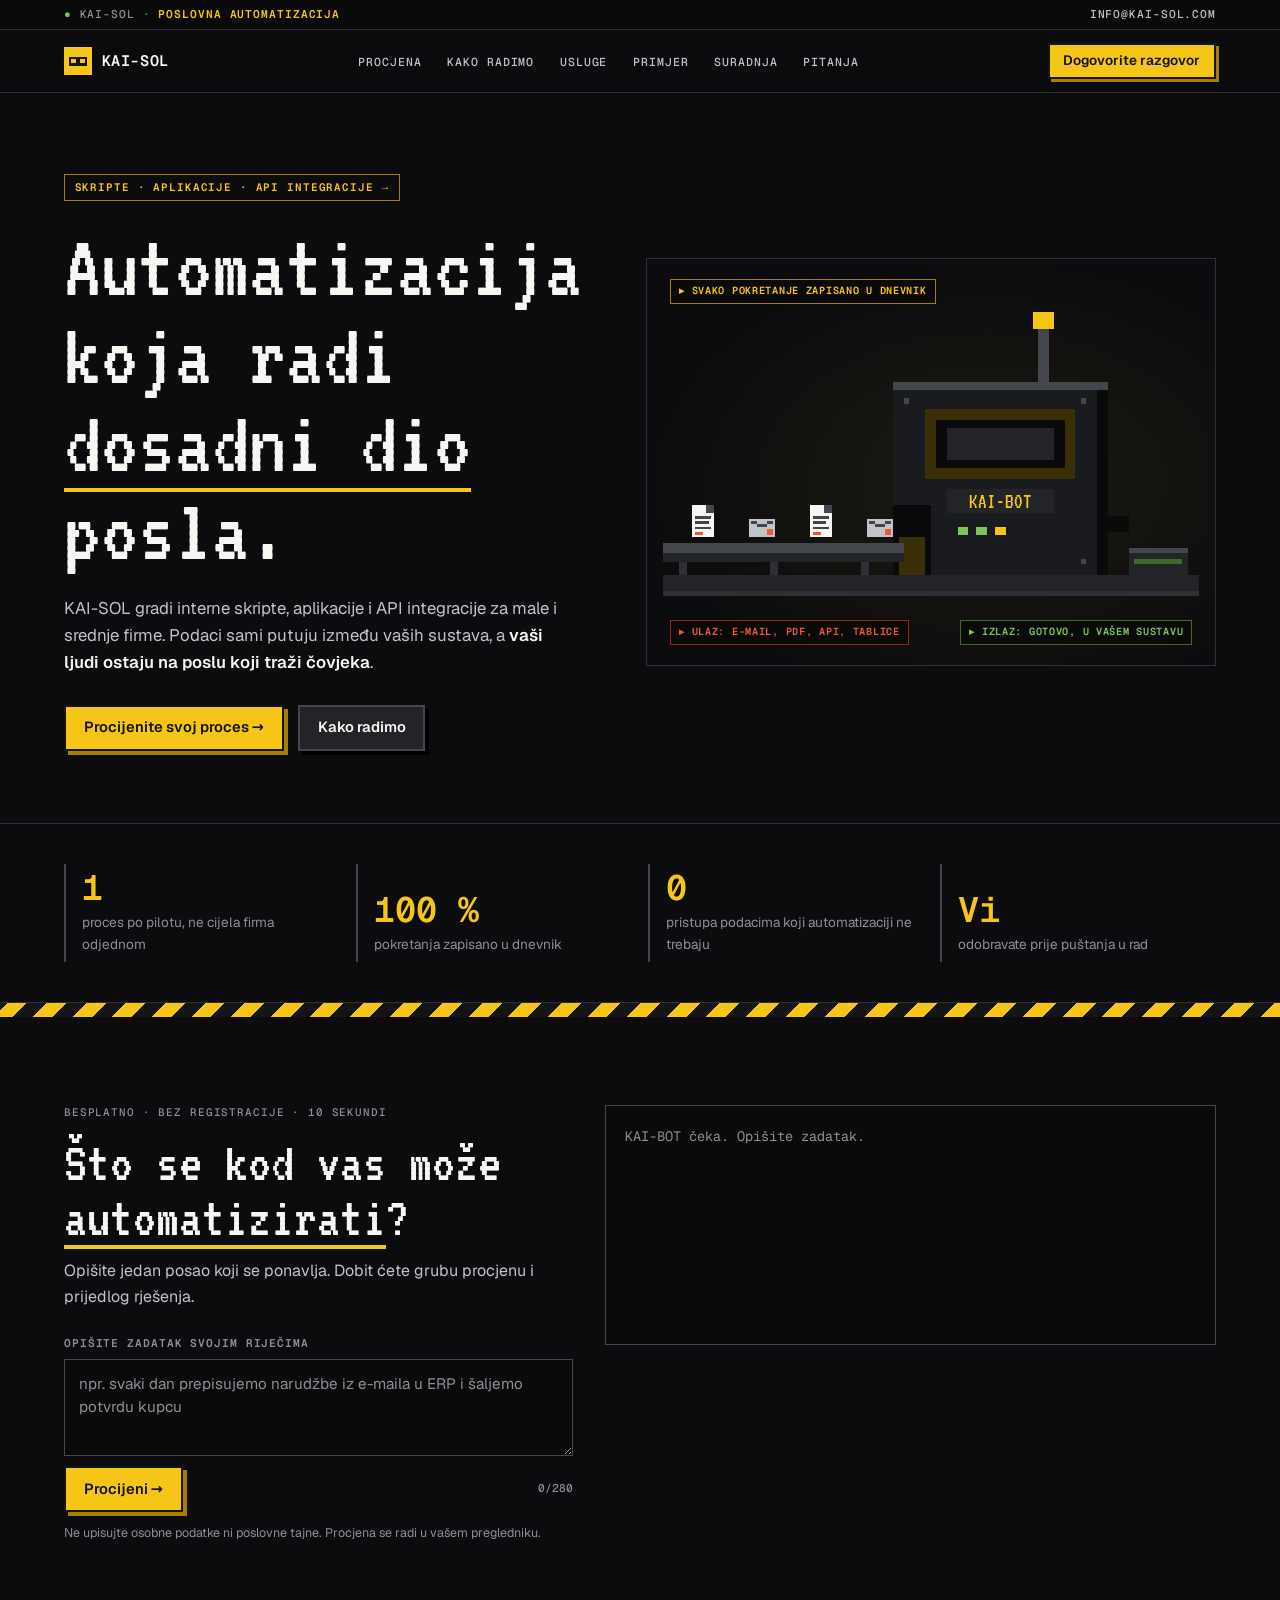
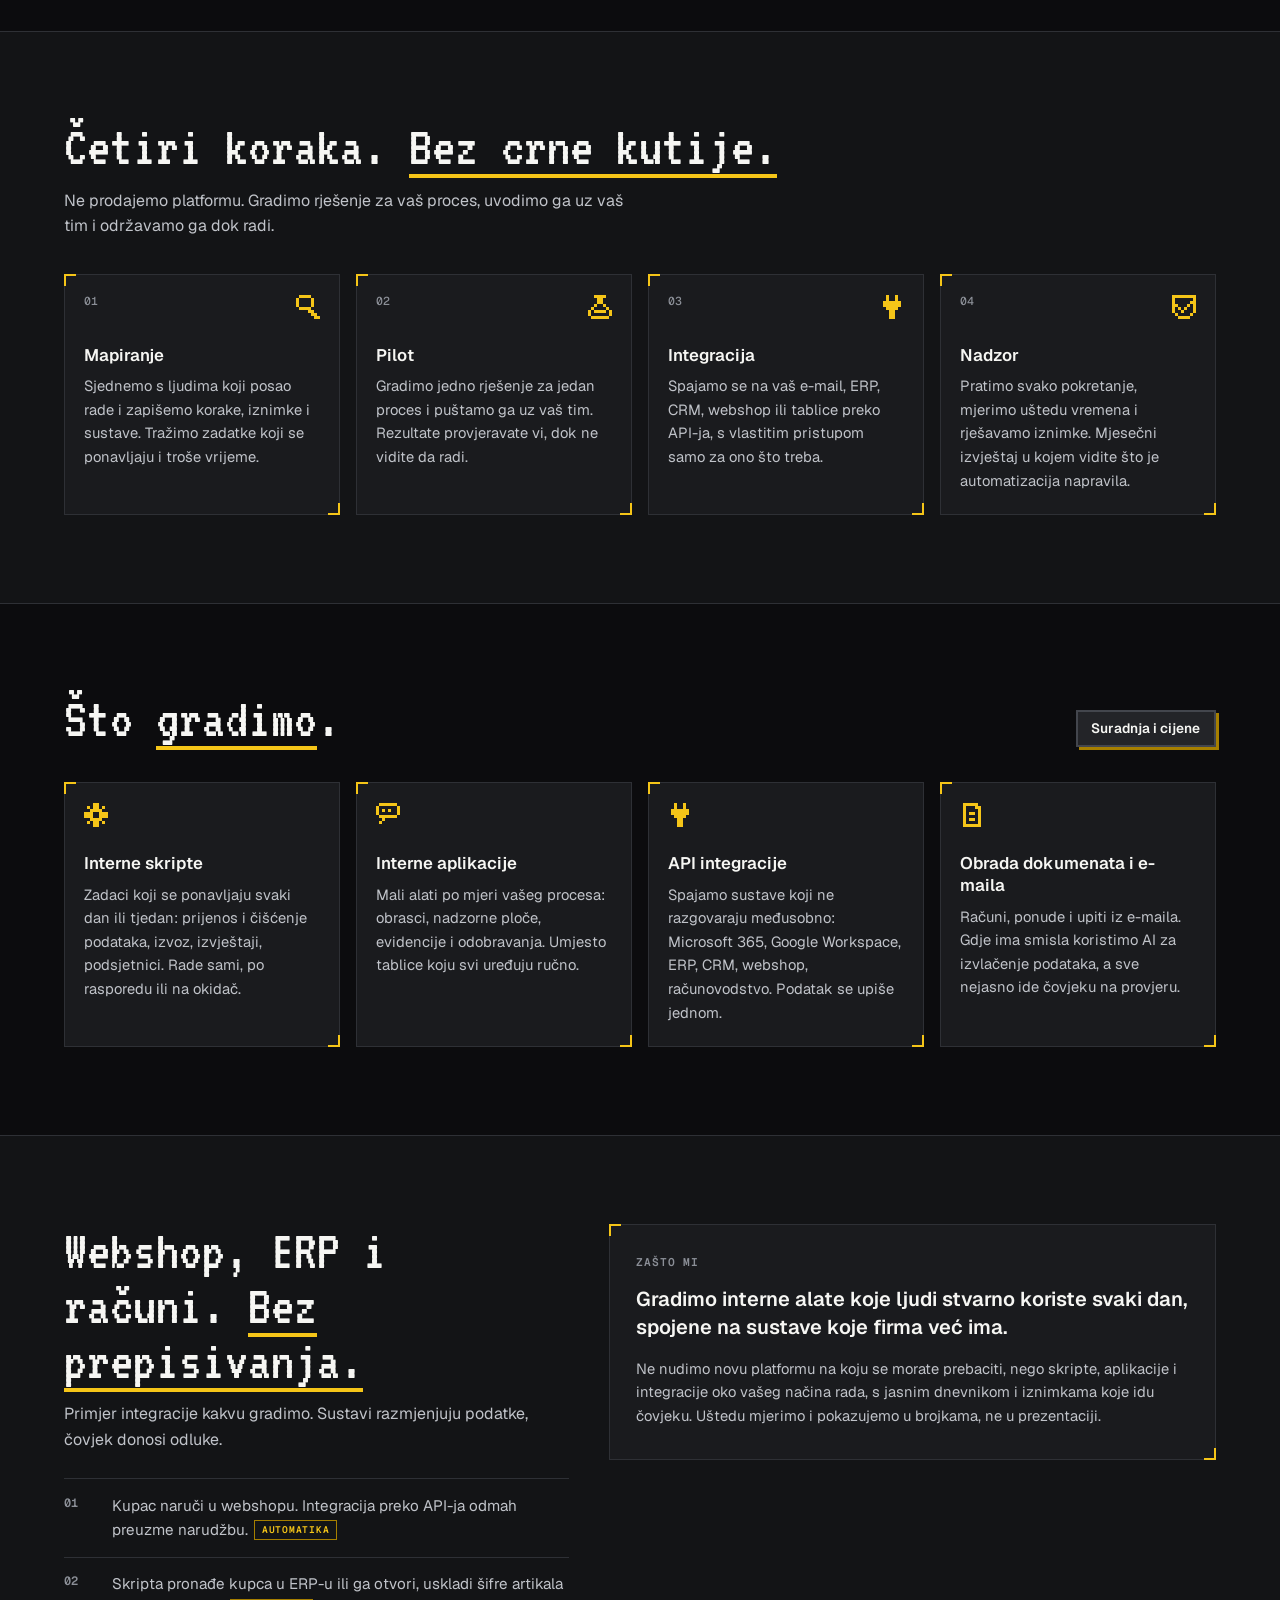
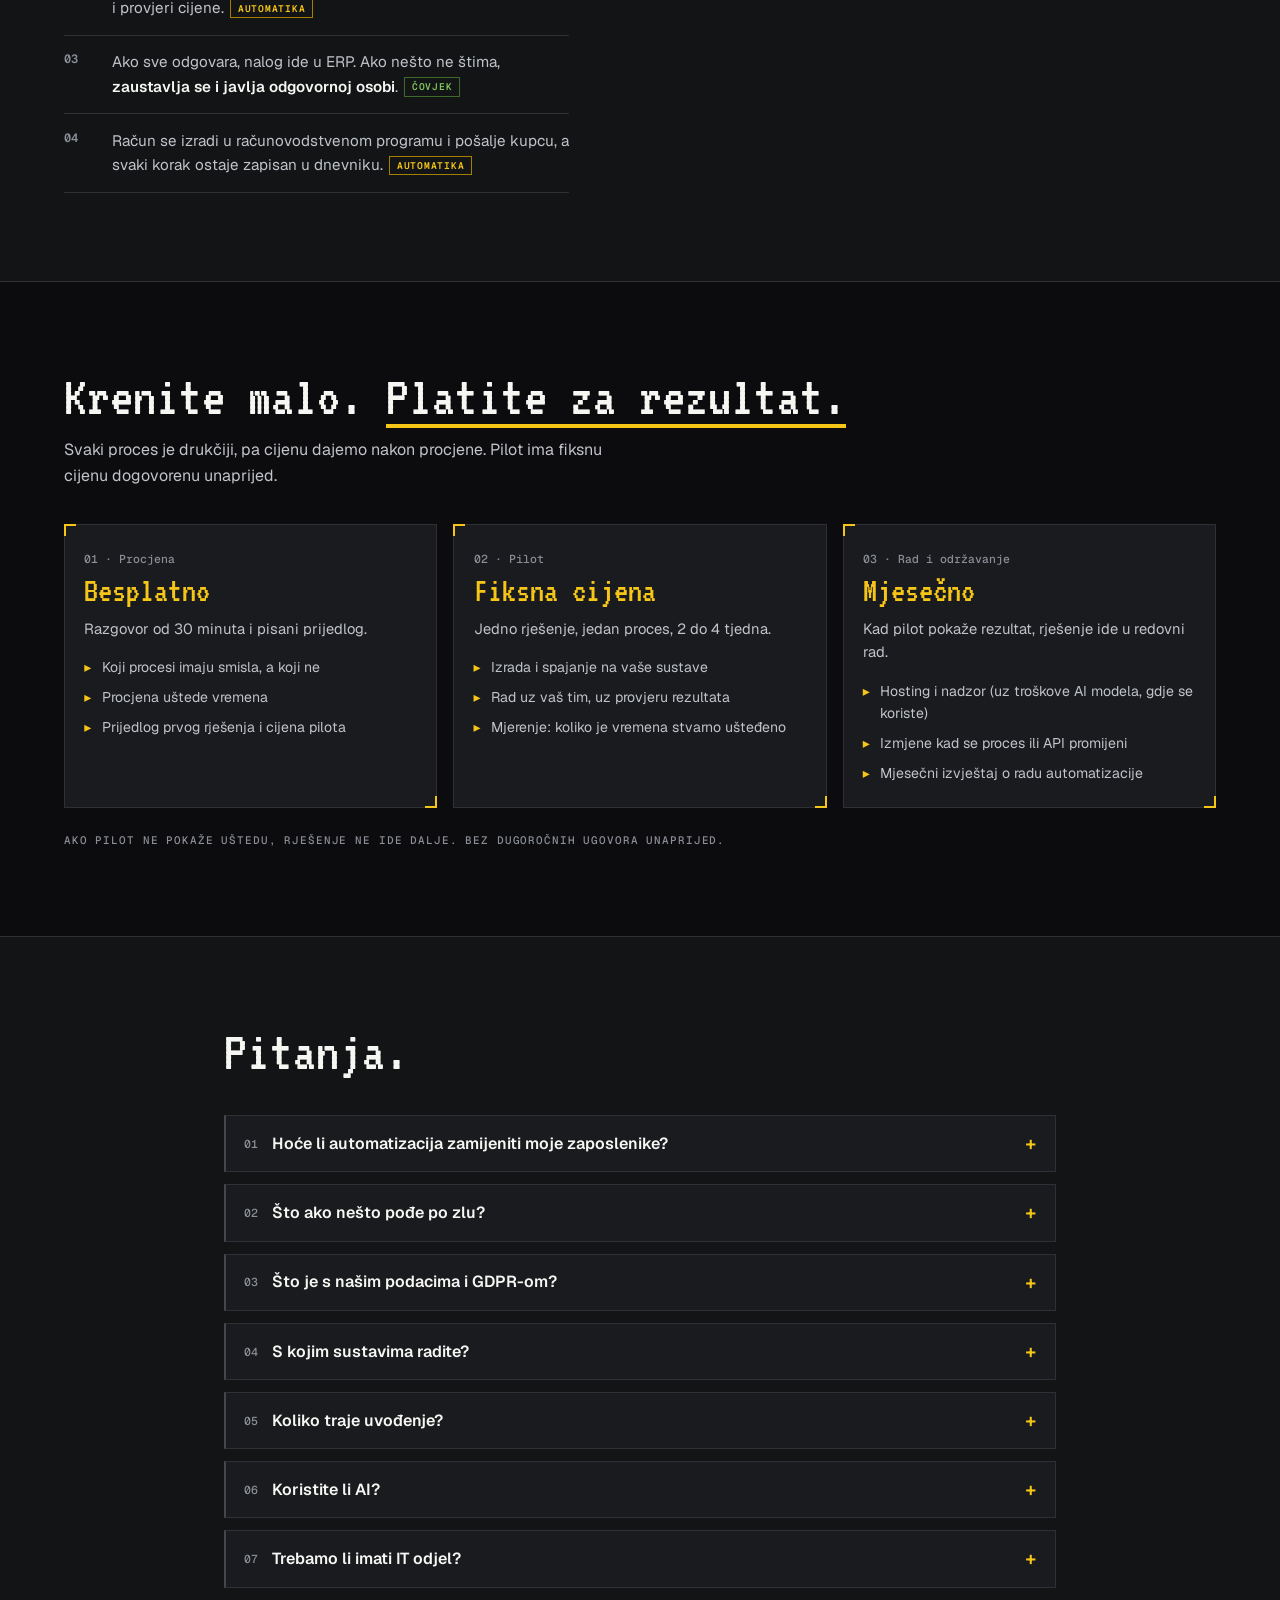
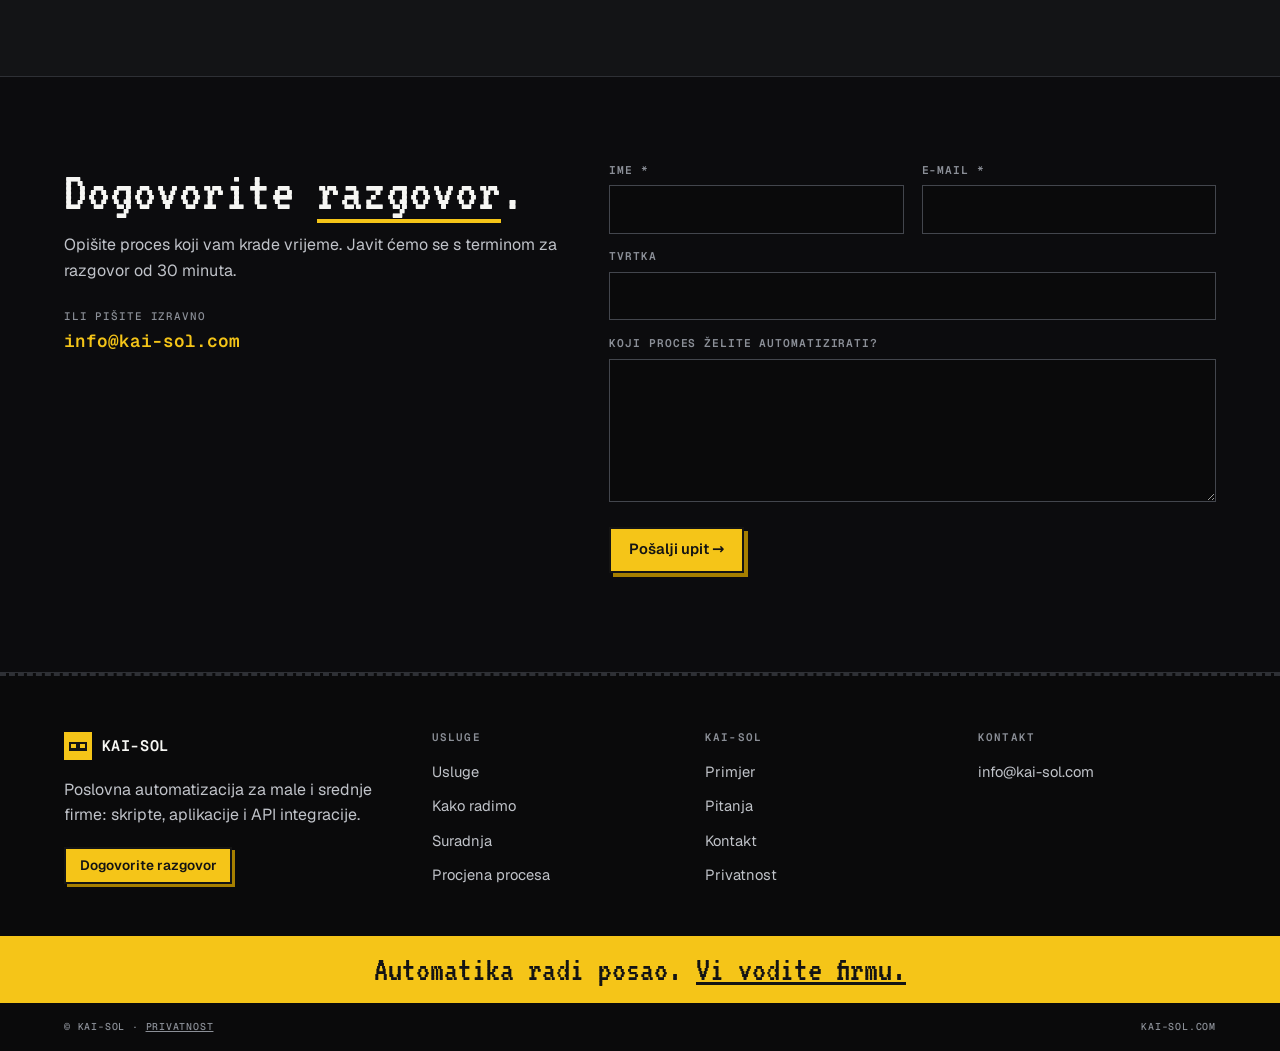
==== commit 22c67be9: "Pitanja: centrirani popis kartica umjesto praznog lijevog stupca Desktop showed a lone heading in an" ====
--- a/index.html
+++ b/index.html
@@ -3,12 +3,12 @@
 <head>
 <meta charset="utf-8">
 <meta name="viewport" content="width=device-width, initial-scale=1">
-<meta name="description" content="KAI-SOL radi poslovnu automatizaciju za male i srednje tvrtke: interne skripte, aplikacije po mjeri i API integracije koje spajaju sustave koje već koristite.">
+<meta name="description" content="KAI-SOL radi poslovnu automatizaciju za male i srednje firme: interne skripte, aplikacije po mjeri i API integracije koje spajaju sustave koje već koristite.">
 <meta name="theme-color" content="#0c0c0e">
 <link rel="canonical" href="https://kai-sol.com/">
 <meta property="og:type" content="website">
 <meta property="og:title" content="KAI-SOL | Poslovna automatizacija i API integracije">
-<meta property="og:description" content="Interne skripte, aplikacije po mjeri i API integracije. Vaši sustavi sami razmjenjuju podatke, a ljudi se bave poslom za koji je potreban čovjek.">
+<meta property="og:description" content="Interne skripte, aplikacije po mjeri i API integracije. Vaši sustavi razmjenjuju podatke sami, a ljudi ostaju na poslu koji traži čovjeka.">
 <meta property="og:site_name" content="KAI-SOL">
 <meta property="og:url" content="https://kai-sol.com/">
 <meta property="og:locale" content="hr_HR">
@@ -22,7 +22,7 @@
 <link rel="icon" href="data:image/svg+xml,%3Csvg xmlns='http://www.w3.org/2000/svg' viewBox='0 0 8 8' shape-rendering='crispEdges'%3E%3Crect width='8' height='8' fill='%230c0c0e'/%3E%3Crect x='1' y='2' width='6' height='4' fill='%23f5c518'/%3E%3Crect x='3' y='3' width='2' height='2' fill='%23000'/%3E%3C/svg%3E">
 <link rel="stylesheet" href="/fonts/fonts.css">
 <script>(function(){try{var f=/[?&]swarm=1/.test(location.search),m=window.matchMedia;if(f||(m&&!m("(prefers-reduced-motion: reduce)").matches&&!navigator.webdriver&&!/bot|crawl|spider|slurp|lighthouse|headless|preview/i.test(navigator.userAgent)&&!sessionStorage.getItem("swarm-off")))document.documentElement.classList.add("swarm-pre")}catch(e){}})();</script>
-<script type="application/ld+json">{"@context":"https://schema.org","@type":"ProfessionalService","name":"KAI-SOL","url":"https://kai-sol.com/","email":"info@kai-sol.com","description":"Poslovna automatizacija za male i srednje tvrtke: interne skripte, aplikacije po mjeri i API integracije.","areaServed":"HR","knowsAbout":["Poslovna automatizacija","API integracije","Interne aplikacije","Automatizacija procesa"]}</script>
+<script type="application/ld+json">{"@context":"https://schema.org","@type":"ProfessionalService","name":"KAI-SOL","url":"https://kai-sol.com/","email":"info@kai-sol.com","description":"Poslovna automatizacija za male i srednje firme: interne skripte, aplikacije po mjeri i API integracije.","areaServed":"HR","knowsAbout":["Poslovna automatizacija","API integracije","Interne aplikacije","Automatizacija procesa"]}</script>
 
 <style>
   :root{
@@ -187,16 +187,18 @@
   .grid3 + .fine{margin-top:1.6rem}
 
   /* FAQ */
-  .faq{display:grid;gap:2rem}
-  .faq details{border-top:1px solid var(--line)}
-  .faq__head h2{margin:0}
-  .faq details:last-child{border-bottom:1px solid var(--line)}
-  .faq summary{list-style:none;display:flex;justify-content:space-between;gap:1rem;align-items:center;padding:1.1rem 0;font-weight:600;cursor:pointer}
+  .faq{display:grid;gap:2.2rem;max-width:52rem}
+  .faq > div{display:grid;gap:.75rem;align-items:start;counter-reset:q}
+  .faq details{counter-increment:q;background:var(--s2);border:1px solid var(--line);border-left:2px solid var(--line-2);padding:0 1.1rem;transition:border-color .15s}
+  .faq details:hover{border-left-color:var(--yellow-d)}
+  .faq details[open]{border-color:var(--line-2);border-left-color:var(--yellow)}
+  .faq summary{list-style:none;display:flex;gap:.9rem;align-items:center;padding:1.05rem 0;font-weight:600;line-height:1.35;cursor:pointer}
   .faq summary::-webkit-details-marker{display:none}
-  .faq summary::after{content:"+";font:600 1.2rem/1 var(--mono);color:var(--yellow);transition:transform .2s}
+  .faq summary::before{content:counter(q, decimal-leading-zero);flex:none;font:500 .72rem/1 var(--mono);color:var(--mute)}
+  .faq summary::after{content:"+";flex:none;margin-left:auto;font:600 1.2rem/1 var(--mono);color:var(--yellow);transition:transform .2s}
   .faq details[open] summary::after{transform:rotate(45deg)}
   .faq summary:hover{color:var(--yellow)}
-  .faq details p{color:var(--dim);padding:0 2rem 1.2rem 0;max-width:62ch}
+  .faq details p{color:var(--dim);padding:0 0 1.2rem 1.6rem;max-width:62ch}
 
   /* Forms */
   .field{display:flex;gap:.6rem;flex-wrap:wrap}
@@ -273,8 +275,7 @@
     .hero .wrap{grid-template-columns:1fr 1.05fr}
     .grid4{grid-template-columns:repeat(4,1fr)}
     .grid3{grid-template-columns:repeat(3,1fr)}
-    .story,.faq,.check__grid,.contact{grid-template-columns:1fr 1.2fr}
-    .faq__head{position:sticky;top:6rem;align-self:start}
+    .story,.check__grid,.contact{grid-template-columns:1fr 1.2fr}
     .term{min-height:15rem}
     .foot__grid{grid-template-columns:1.4fr 1fr 1fr 1fr}
     .sec,.check{padding-block:5.5rem}
@@ -338,8 +339,8 @@
     <div class="wrap">
       <div>
         <a class="badge" href="#usluge">Skripte · aplikacije · API integracije →</a>
-        <h1 id="naslov">Automatizacija koja obavlja <span class="mark">dosadni dio</span> posla.</h1>
-        <p class="lede">KAI-SOL gradi interne skripte, aplikacije i API integracije za male i srednje tvrtke. Podaci sami putuju između vaših sustava, a <b>vaši se ljudi bave poslom za koji je potreban čovjek</b>.</p>
+        <h1 id="naslov">Automatizacija koja radi <span class="mark">dosadni dio</span> posla.</h1>
+        <p class="lede">KAI-SOL gradi interne skripte, aplikacije i API integracije za male i srednje firme. Podaci sami putuju između vaših sustava, a <b>vaši ljudi ostaju na poslu koji traži čovjeka</b>.</p>
         <div class="hero__ctas">
           <a class="btn" href="#procjena">Procijenite svoj proces →</a>
           <a class="btn btn--ghost" href="#kako">Kako radimo</a>
@@ -433,7 +434,7 @@
           <rect x="176" y="106" width="18" height="2" style="fill:var(--green-d)"/>
         </svg>
         <ul class="tags">
-          <li class="tag tag--eye">▸ Svako pokretanje zapisano u dnevniku</li>
+          <li class="tag tag--eye">▸ Svako pokretanje zapisano u dnevnik</li>
           <li class="tag tag--o tag--in">▸ Ulaz: e-mail, PDF, API, tablice</li>
           <li class="tag tag--g tag--out">▸ Izlaz: gotovo, u vašem sustavu</li>
         </ul>
@@ -444,9 +445,9 @@
   <section class="stats" aria-label="Kako radimo, u brojkama">
     <div class="wrap">
       <dl>
-        <div class="stat"><dt>proces po pilotu, a ne cijela tvrtka odjednom</dt><dd>1</dd></div>
-        <div class="stat"><dt>pokretanja zapisano u dnevniku</dt><dd>100&nbsp;%</dd></div>
-        <div class="stat"><dt>pristupa podacima koji automatizaciji nisu potrebni</dt><dd>0</dd></div>
+        <div class="stat"><dt>proces po pilotu, ne cijela firma odjednom</dt><dd>1</dd></div>
+        <div class="stat"><dt>pokretanja zapisano u dnevnik</dt><dd>100&nbsp;%</dd></div>
+        <div class="stat"><dt>pristupa podacima koji automatizaciji ne trebaju</dt><dd>0</dd></div>
         <div class="stat"><dt>odobravate prije puštanja u rad</dt><dd>Vi</dd></div>
       </dl>
     </div>
@@ -464,10 +465,10 @@
           <label for="task">Opišite zadatak svojim riječima</label>
           <div class="field">
             <textarea class="input input--area" id="task" rows="3" maxlength="280" placeholder="npr. svaki dan prepisujemo narudžbe iz e-maila u ERP i šaljemo potvrdu kupcu" autocomplete="off"></textarea>
-            <button class="btn" id="check-btn" type="submit">Procijenite →</button>
+            <button class="btn" id="check-btn" type="submit">Procijeni →</button>
             <span class="count" id="task-count" aria-live="off">0/280</span>
           </div>
-          <small class="note">Ne upisujte osobne podatke ni poslovne tajne. Procjena se izračunava u vašem pregledniku.</small>
+          <small class="note">Ne upisujte osobne podatke ni poslovne tajne. Procjena se radi u vašem pregledniku.</small>
         </form>
       </div>
       <div class="term" id="term" aria-live="polite">
@@ -480,15 +481,15 @@
     <div class="wrap">
       <div class="sec__head">
         <div>
-          <h2 id="kako-h">Četiri koraka. <span class="mark">Sve na vidjelu.</span></h2>
-          <p class="sec__sub">Ne prodajemo platformu. Gradimo rješenje za vaš proces, uvodimo ga zajedno s vašim zaposlenicima i održavamo ga dok god ga koristite.</p>
+          <h2 id="kako-h">Četiri koraka. <span class="mark">Bez crne kutije.</span></h2>
+          <p class="sec__sub">Ne prodajemo platformu. Gradimo rješenje za vaš proces, uvodimo ga uz vaš tim i održavamo ga dok radi.</p>
         </div>
       </div>
       <ol class="grid4">
-        <li class="card"><div class="card__top"><span class="card__n">01</span><svg class="px" data-px="lens" aria-hidden="true"></svg></div><h3>Analiza</h3><p>Sjednemo s ljudima koji taj posao obavljaju i zapišemo korake, iznimke i sustave. Tražimo zadatke koji se ponavljaju i oduzimaju vrijeme.</p></li>
-        <li class="card"><div class="card__top"><span class="card__n">02</span><svg class="px" data-px="flask" aria-hidden="true"></svg></div><h3>Pilot</h3><p>Izrađujemo jedno rješenje za jedan proces i puštamo ga u rad pod nadzorom vaših ljudi. Rezultate provjeravate vi, sve dok se ne uvjerite da radi.</p></li>
-        <li class="card"><div class="card__top"><span class="card__n">03</span><svg class="px" data-px="plug" aria-hidden="true"></svg></div><h3>Integracija</h3><p>Povezujemo se s vašim e-mailom, ERP-om, CRM-om, webshopom ili tablicama putem API-ja, uz zaseban pristup ograničen na ono što je potrebno.</p></li>
-        <li class="card"><div class="card__top"><span class="card__n">04</span><svg class="px" data-px="shield" aria-hidden="true"></svg></div><h3>Nadzor</h3><p>Pratimo svako pokretanje, mjerimo uštedu vremena i rješavamo iznimke. Svaki mjesec dobivate izvještaj o tome što je automatizacija obavila.</p></li>
+        <li class="card"><div class="card__top"><span class="card__n">01</span><svg class="px" data-px="lens" aria-hidden="true"></svg></div><h3>Mapiranje</h3><p>Sjednemo s ljudima koji posao rade i zapišemo korake, iznimke i sustave. Tražimo zadatke koji se ponavljaju i troše vrijeme.</p></li>
+        <li class="card"><div class="card__top"><span class="card__n">02</span><svg class="px" data-px="flask" aria-hidden="true"></svg></div><h3>Pilot</h3><p>Gradimo jedno rješenje za jedan proces i puštamo ga uz vaš tim. Rezultate provjeravate vi, dok ne vidite da radi.</p></li>
+        <li class="card"><div class="card__top"><span class="card__n">03</span><svg class="px" data-px="plug" aria-hidden="true"></svg></div><h3>Integracija</h3><p>Spajamo se na vaš e-mail, ERP, CRM, webshop ili tablice preko API-ja, s vlastitim pristupom samo za ono što treba.</p></li>
+        <li class="card"><div class="card__top"><span class="card__n">04</span><svg class="px" data-px="shield" aria-hidden="true"></svg></div><h3>Nadzor</h3><p>Pratimo svako pokretanje, mjerimo uštedu vremena i rješavamo iznimke. Mjesečni izvještaj u kojem vidite što je automatizacija napravila.</p></li>
       </ol>
     </div>
   </section>
@@ -500,10 +501,10 @@
         <a class="btn btn--ghost btn--sm" href="#suradnja">Suradnja i cijene</a>
       </div>
       <ul class="grid4">
-        <li class="card"><div class="card__top"><svg class="px" data-px="gear" aria-hidden="true"></svg></div><h3>Interne skripte</h3><p>Zadaci koji se ponavljaju svaki dan ili tjedan: prijenos i čišćenje podataka, izvoz, izvještaji, podsjetnici. Pokreću se same, po rasporedu ili kad se u sustavu nešto dogodi.</p></li>
-        <li class="card"><div class="card__top"><svg class="px" data-px="chat" aria-hidden="true"></svg></div><h3>Interne aplikacije</h3><p>Mali alati po mjeri vašeg procesa: obrasci, nadzorne ploče, evidencije i odobravanja. Umjesto tablice koju svi ručno uređuju.</p></li>
-        <li class="card"><div class="card__top"><svg class="px" data-px="plug" aria-hidden="true"></svg></div><h3>API integracije</h3><p>Povezujemo sustave koji međusobno ne razmjenjuju podatke: Microsoft 365, Google Workspace, ERP, CRM, webshop, računovodstvo. Podatak upisujete samo jednom.</p></li>
-        <li class="card"><div class="card__top"><svg class="px" data-px="doc" aria-hidden="true"></svg></div><h3>Obrada dokumenata i e-maila</h3><p>Računi, ponude i upiti iz e-maila. Gdje je to korisno, podatke izvlačimo uz pomoć AI-ja, a sve nejasno ide čovjeku na provjeru.</p></li>
+        <li class="card"><div class="card__top"><svg class="px" data-px="gear" aria-hidden="true"></svg></div><h3>Interne skripte</h3><p>Zadaci koji se ponavljaju svaki dan ili tjedan: prijenos i čišćenje podataka, izvoz, izvještaji, podsjetnici. Rade sami, po rasporedu ili na okidač.</p></li>
+        <li class="card"><div class="card__top"><svg class="px" data-px="chat" aria-hidden="true"></svg></div><h3>Interne aplikacije</h3><p>Mali alati po mjeri vašeg procesa: obrasci, nadzorne ploče, evidencije i odobravanja. Umjesto tablice koju svi uređuju ručno.</p></li>
+        <li class="card"><div class="card__top"><svg class="px" data-px="plug" aria-hidden="true"></svg></div><h3>API integracije</h3><p>Spajamo sustave koji ne razgovaraju međusobno: Microsoft 365, Google Workspace, ERP, CRM, webshop, računovodstvo. Podatak se upiše jednom.</p></li>
+        <li class="card"><div class="card__top"><svg class="px" data-px="doc" aria-hidden="true"></svg></div><h3>Obrada dokumenata i e-maila</h3><p>Računi, ponude i upiti iz e-maila. Gdje ima smisla koristimo AI za izvlačenje podataka, a sve nejasno ide čovjeku na provjeru.</p></li>
       </ul>
     </div>
   </section>
@@ -514,15 +515,15 @@
         <h2 id="primjer-h">Webshop, ERP i računi. <span class="mark">Bez prepisivanja.</span></h2>
         <p class="sec__sub">Primjer integracije kakvu gradimo. Sustavi razmjenjuju podatke, čovjek donosi odluke.</p>
         <ol class="flow">
-          <li><span>Kupac naruči u webshopu, a integracija putem API-ja odmah preuzima narudžbu.<span class="who">automatika</span></span></li>
-          <li><span>Skripta pronađe kupca u ERP-u ili ga upiše kao novog, uskladi šifre artikala i provjeri cijene.<span class="who">automatika</span></span></li>
-          <li><span>Ako sve odgovara, nalog ide u ERP. Ako se nešto ne slaže, <b>zaustavlja se i javlja odgovornoj osobi</b>.<span class="who who--h">čovjek</span></span></li>
+          <li><span>Kupac naruči u webshopu. Integracija preko API-ja odmah preuzme narudžbu.<span class="who">automatika</span></span></li>
+          <li><span>Skripta pronađe kupca u ERP-u ili ga otvori, uskladi šifre artikala i provjeri cijene.<span class="who">automatika</span></span></li>
+          <li><span>Ako sve odgovara, nalog ide u ERP. Ako nešto ne štima, <b>zaustavlja se i javlja odgovornoj osobi</b>.<span class="who who--h">čovjek</span></span></li>
           <li><span>Račun se izradi u računovodstvenom programu i pošalje kupcu, a svaki korak ostaje zapisan u dnevniku.<span class="who">automatika</span></span></li>
         </ol>
       </div>
       <div class="card quote">
         <h3>Zašto mi</h3>
-        <p>Gradimo interne alate koje ljudi stvarno koriste svaki dan, povezane sa sustavima koje tvrtka već ima.</p>
+        <p>Gradimo interne alate koje ljudi stvarno koriste svaki dan, spojene na sustave koje firma već ima.</p>
         <p>Ne nudimo novu platformu na koju se morate prebaciti, nego skripte, aplikacije i integracije oko vašeg načina rada, s jasnim dnevnikom i iznimkama koje idu čovjeku. Uštedu mjerimo i pokazujemo u brojkama, ne u prezentaciji.</p>
       </div>
     </div>
@@ -532,8 +533,8 @@
     <div class="wrap">
       <div class="sec__head">
         <div>
-          <h2 id="suradnja-h">Krenite od jednog procesa. <span class="mark">Plaćate rezultat.</span></h2>
-          <p class="sec__sub">Svaki je proces drukčiji, pa cijenu dajemo nakon procjene. Pilot ima fiksnu cijenu dogovorenu unaprijed.</p>
+          <h2 id="suradnja-h">Krenite malo. <span class="mark">Platite za rezultat.</span></h2>
+          <p class="sec__sub">Svaki proces je drukčiji, pa cijenu dajemo nakon procjene. Pilot ima fiksnu cijenu dogovorenu unaprijed.</p>
         </div>
       </div>
       <ol class="grid3">
@@ -553,40 +554,36 @@
           <p>Jedno rješenje, jedan proces, 2 do 4 tjedna.</p>
           <ul>
             <li>Izrada i spajanje na vaše sustave</li>
-            <li>Probni rad s vašim zaposlenicima i provjera rezultata</li>
+            <li>Rad uz vaš tim, uz provjeru rezultata</li>
             <li>Mjerenje: koliko je vremena stvarno ušteđeno</li>
           </ul>
         </li>
         <li class="card plan">
           <span class="card__n">03 · Rad i održavanje</span>
           <p class="price">Mjesečno</p>
-          <p>Kad pilot pokaže rezultat, rješenje prelazi u redovnu upotrebu.</p>
+          <p>Kad pilot pokaže rezultat, rješenje ide u redovni rad.</p>
           <ul>
-            <li>Hosting i nadzor (te troškovi AI modela, ako se koriste)</li>
+            <li>Hosting i nadzor (uz troškove AI modela, gdje se koriste)</li>
             <li>Izmjene kad se proces ili API promijeni</li>
             <li>Mjesečni izvještaj o radu automatizacije</li>
           </ul>
         </li>
       </ol>
-      <p class="fine">Ako pilot ne pokaže uštedu, ne nastavljamo. Nema obveze potpisivanja dugoročnog ugovora.</p>
+      <p class="fine">Ako pilot ne pokaže uštedu, rješenje ne ide dalje. Bez dugoročnih ugovora unaprijed.</p>
     </div>
   </section>
 
   <section class="sec sec--alt" id="pitanja" aria-labelledby="pitanja-h">
     <div class="wrap faq">
-      <div class="faq__head">
-        <h2 id="pitanja-h">Česta <span class="mark">pitanja</span>.</h2>
-        <p class="sec__sub">Ne vidite svoje pitanje? Postavite ga na razgovoru ili nam pišite.</p>
-        <a class="btn btn--ghost btn--sm" href="#kontakt" style="margin-top:1.6rem">Postavite pitanje →</a>
-      </div>
+      <h2 id="pitanja-h">Pitanja.</h2>
       <div>
         <details><summary>Hoće li automatizacija zamijeniti moje zaposlenike?</summary><p>Ne gradimo je za to. Automatizacija preuzima ponavljajuće zadatke poput prepisivanja, prijenosa podataka i izvještaja. Ljudi dobivaju vrijeme za kupce, odluke i posao koji traži iskustvo.</p></details>
         <details><summary>Što ako nešto pođe po zlu?</summary><p>Svako rješenje gradimo tako da se zaustavi kad podaci ne odgovaraju i javi to čovjeku. Na početku vi provjeravate rezultate, a svako pokretanje ostaje zapisano u dnevniku, pa se svaka greška može pronaći i ispraviti.</p></details>
-        <details><summary>Što je s našim podacima i GDPR-om?</summary><p>Automatizacija dobiva pristup samo podacima koji su joj potrebni, putem zasebnog korisničkog računa ili API ključa koji možete opozvati u bilo kojem trenutku. Gdje koristimo AI, koristimo poslovne verzije modela kod kojih se vaši podaci ne koriste za treniranje, a gdje je potrebno, potpisujemo ugovor o obradi podataka.</p></details>
+        <details><summary>Što je s našim podacima i GDPR-om?</summary><p>Automatizacija dobiva pristup samo podacima koji su joj potrebni, kroz vlastiti korisnički račun ili API ključ koji možete ugasiti u svakom trenutku. Gdje koristimo AI, koristimo poslovne verzije modela koje ne treniraju na vašim podacima, a gdje je potrebno, potpisujemo ugovor o obradi podataka.</p></details>
         <details><summary>S kojim sustavima radite?</summary><p>S e-mailom (Microsoft 365, Google Workspace), tablicama, CRM-om, webshopom, računovodstvom i ERP-om koji ima API ili izvoz podataka. Ako sustav nema API, procjenu dajemo nakon razgovora.</p></details>
         <details><summary>Koliko traje uvođenje?</summary><p>Pilot za jedan proces traje 2 do 4 tjedna. Nakon toga rješenje radi samostalno, a mi ga pratimo i prilagođavamo.</p></details>
-        <details><summary>Koristite li AI?</summary><p>Samo ondje gdje donosi stvarnu korist, na primjer za čitanje računa ili razvrstavanje e-maila. Većinu posla rade obične skripte i integracije, koje su brže, jeftinije i predvidljivije.</p></details>
-        <details><summary>Treba li nam IT odjel?</summary><p>Ne. Postavljanje, povezivanje i održavanje preuzimamo mi. Od vas nam treba osoba koja poznaje proces i oko sat vremena tjedno tijekom pilota.</p></details>
+        <details><summary>Koristite li AI?</summary><p>Samo gdje donosi korist, na primjer za čitanje računa ili razvrstavanje e-maila. Većinu posla rade obične skripte i integracije, koje su brže, jeftinije i predvidljive.</p></details>
+        <details><summary>Trebamo li imati IT odjel?</summary><p>Ne. Postavljanje, spajanje i održavanje radimo mi. Od vas trebamo osobu koja zna proces i sat vremena tjedno tijekom pilota.</p></details>
       </div>
     </div>
   </section>
@@ -595,7 +592,7 @@
     <div class="wrap contact">
       <div>
         <h2 id="kontakt-h">Dogovorite <span class="mark">razgovor</span>.</h2>
-        <p class="sec__sub">Opišite proces koji vam krade vrijeme. Javit ćemo vam se i predložiti termin za razgovor od 30 minuta.</p>
+        <p class="sec__sub">Opišite proces koji vam krade vrijeme. Javit ćemo se s terminom za razgovor od 30 minuta.</p>
         <div class="direct">
           <span class="fine" style="margin:0">Ili pišite izravno</span>
           <a href="mailto:info@kai-sol.com">info@kai-sol.com</a>
@@ -608,8 +605,8 @@
         </div>
         <div><label for="c-company">Tvrtka</label><input class="input" id="c-company" name="tvrtka" autocomplete="organization"></div>
         <div><label for="c-msg">Koji proces želite automatizirati?</label><textarea class="input input--area" id="c-msg" name="poruka" rows="5"></textarea></div>
-        <div><button class="btn" type="submit">Pošaljite upit →</button><small class="note" id="c-err" aria-live="polite"></small></div>
-        <p class="sent" id="c-sent" hidden>Otvorio se vaš program za e-poštu s pripremljenom porukom. Samo je pošaljite. Ako se nije otvorio, pišite na <a href="mailto:info@kai-sol.com">info@kai-sol.com</a>.</p>
+        <div><button class="btn" type="submit">Pošalji upit →</button><small class="note" id="c-err" aria-live="polite"></small></div>
+        <p class="sent" id="c-sent" hidden>Otvorio se vaš program za e-poštu s pripremljenom porukom, samo je pošaljite. Ako se nije otvorio, pišite na <a href="mailto:info@kai-sol.com">info@kai-sol.com</a>.</p>
       </form>
     </div>
   </section>
@@ -620,7 +617,7 @@
   <div class="wrap foot__grid">
     <div class="foot__brand">
       <a class="brand" href="#vrh"><span class="brand__icon"><svg viewBox="0 0 8 8" shape-rendering="crispEdges" aria-hidden="true"><rect x="0" y="2" width="8" height="4" style="fill:var(--pen)"/><rect x="1" y="3" width="6" height="2" style="fill:var(--yellow)"/><rect x="3" y="3" width="2" height="2" style="fill:var(--pen)"/></svg></span>KAI-SOL</a>
-      <p>Poslovna automatizacija za male i srednje tvrtke: skripte, aplikacije i API integracije.</p>
+      <p>Poslovna automatizacija za male i srednje firme: skripte, aplikacije i API integracije.</p>
       <a class="btn btn--sm" href="#kontakt">Dogovorite razgovor</a>
     </div>
     <div>
@@ -650,7 +647,7 @@
   </div>
   <div class="closing">
     <div class="wrap">
-      <strong>Rutinu prepustite automatizaciji. <a href="#kontakt">Vi vodite tvrtku.</a></strong>
+      <strong>Automatika radi posao. <a href="#kontakt">Vi vodite firmu.</a></strong>
     </div>
   </div>
   <div class="wrap legal">
@@ -691,21 +688,21 @@
   /* Process check. A rough, local estimate: e is the share of the task automation can
      realistically take over (0 hands-on work, 1 pure screen and paper work). */
   var TASKS = [
-    { k: ["prepis", "prepisuj", "unos podataka", "unosim", "upisuj", "kopir", "copy paste", "excel", "tablic"], e: .85, a: "Automatski unos podataka", t: "Prepisivanje podataka s jednog mjesta na drugo najjasniji je primjer posla za automatizaciju. Čovjek provjerava samo ono što skripta označi." },
+    { k: ["prepis", "prepisuj", "unos podataka", "unosim", "upisuj", "kopir", "copy paste", "excel", "tablic"], e: .85, a: "Automatski unos podataka", t: "Prepisivanje iz jednog mjesta u drugo najčišći je slučaj za automatizaciju. Čovjek provjerava samo ono što skripta označi." },
     { k: ["racun", "faktur", "knjizenj", "ulazni"], e: .8, a: "Automatska obrada računa", t: "Računi imaju predvidljivu strukturu. Skripta izvlači stavke i priprema knjiženje, a odstupanja šalje na provjeru." },
     { k: ["narudzb", "ponud", "upit za cijen", "cjenik"], e: .72, a: "Integracija narudžbi i ponuda", t: "Integracija preuzima narudžbu ili upit, provjerava cijene i priprema nalog ili ponudu u vašem sustavu. Vi potvrđujete prije slanja." },
-    { k: ["prijevod", "prevod", "prevest"], e: .75, a: "Automatizirani prijevodi", t: "Prvu verziju prijevoda izrađuje automatizacija, prema vašem rječniku pojmova. Čovjek radi završnu redakturu." },
+    { k: ["prijevod", "prevod", "prevest"], e: .75, a: "Automatizirani prijevodi", t: "Prva verzija prijevoda radi se automatski, uz vaš rječnik pojmova. Čovjek radi završno čitanje." },
     { k: ["mail", "upit", "inbox", "posta", "dopis"], e: .72, a: "Automatizacija e-maila", t: "Razvrstavanje i odgovori na standardna pitanja dobar su kandidat za automatizaciju. Osjetljive poruke i dalje idu čovjeku." },
     { k: ["zapisnik", "sastan", "biljeske"], e: .7, a: "Automatski zapisnici", t: "Zapisnik i zadaci pripremaju se automatski i šalju odgovornima. Vi samo pročitate i potvrdite." },
     { k: ["termin", "rezervacij", "zakaz", "kalendar", "raspored"], e: .68, a: "Automatizacija termina", t: "Usklađivanje termina i podsjetnici rade se sami. Iznimke i promjene u zadnji čas ostaju ljudima." },
-    { k: ["izvjestaj", "izvjesce", "report", "analiz", "statistik"], e: .66, a: "Automatski izvještaji", t: "Skripta skuplja podatke iz više izvora preko API-ja i slaže izvještaj svaki tjedan u isto vrijeme. Zaključke i dalje donosite vi." },
-    { k: ["podrsk", "reklamacij", "kupc", "korisnik", "klijent"], e: .6, a: "Automatizacija korisničke podrške", t: "Česta pitanja rješavaju se automatski. Za reklamacije se automatski prikupe svi podaci, a odluku donosi čovjek." },
+    { k: ["izvjestaj", "izvjesce", "report", "analiz", "statistik"], e: .66, a: "Automatski izvještaji", t: "Skripta skuplja podatke iz više izvora preko API-ja i slaže izvještaj u isto vrijeme svaki tjedan. Zaključke i dalje donosite vi." },
+    { k: ["podrsk", "reklamacij", "kupc", "korisnik", "klijent"], e: .6, a: "Automatizacija korisničke podrške", t: "Česta pitanja rješavaju se automatski. Reklamacije priprema sa svim podacima, a odluku donosi čovjek." },
     { k: ["nabav", "dobavljac"], e: .6, a: "Automatizacija nabave", t: "Automatizacija prati stanje, priprema upite dobavljačima i uspoređuje ponude. Narudžbu odobravate vi." },
-    { k: ["objav", "drustven", "newsletter", "marketing", "oglas"], e: .58, a: "Priprema sadržaja", t: "Automatizacija priprema prijedloge objava i newslettera iz vaših materijala. Ton komunikacije i konačna odluka ostaju na vama." },
+    { k: ["objav", "drustven", "newsletter", "marketing", "oglas"], e: .58, a: "Priprema sadržaja", t: "Automatizacija priprema prijedloge objava i newslettera iz vaših materijala. Glas brenda i konačnu odluku čuvate vi." },
     { k: ["skladist", "zalih", "inventur", "otpremnic", "primk"], e: .55, a: "Automatska obrada dokumenata za robu", t: "Primke, otpremnice i usklađivanje stanja mogu se obrađivati automatski. Fizički rad s robom ostaje ljudima." },
-    { k: ["plac", "obracun", "kadrovsk", "bolovanj", "godisnj"], e: .5, a: "Podrška kadrovskoj službi", t: "Zbog strogih propisa automatizacija samo priprema podatke, a čovjek ih provjerava. Ušteda vremena i dalje je velika." },
-    { k: ["ugovor", "pravn", "natjecaj", "javna nabava"], e: .45, a: "Provjera dokumenata", t: "Skripta uspoređuje dokument s predloškom i označava odstupanja i rokove. Potpis i odluka ostaju na vama." },
-    { k: ["popravak", "popravlj", "montaz", "voznj", "vozim", "dostav", "ciscenj", "kuhanj", "kuham", "sisanj", "proizvodn", "pakiranj", "pakiram", "utovar"], e: .1, a: "Automatizacija papirologije oko posla", t: "Fizički rad ne možemo automatizirati, ali papirologiju oko njega možemo: radni nalozi, raspored, izvještaji i komunikacija." }
+    { k: ["plac", "obracun", "kadrovsk", "bolovanj", "godisnj"], e: .5, a: "Podrška za kadrovsku", t: "Strogi propisi znače da automatizacija priprema, a čovjek provjerava. I dalje se uštedi velik dio sati." },
+    { k: ["ugovor", "pravn", "natjecaj", "javna nabava"], e: .45, a: "Provjera dokumenata", t: "Skripta uspoređuje dokument s predloškom i označava odstupanja i rokove. Potpis i odluka ostaju vama." },
+    { k: ["popravak", "popravlj", "montaz", "voznj", "vozim", "dostav", "ciscenj", "kuhanj", "kuham", "sisanj", "proizvodn", "pakiranj", "pakiram", "utovar"], e: .1, a: "Automatizacija papirologije oko posla", t: "Fizički rad se ne može automatizirati. Papirologija oko njega može: radni nalozi, raspored, izvještaji i komunikacija." }
   ];
   var SIGNALS = ["rucno", "svaki dan", "svakodnevno", "svaki tjedan", "ponavlja", "stalno", "uvijek isto", "sat vremena", "sati"];
 
@@ -721,7 +718,7 @@
     return {
       share: share,
       agent: hit ? hit.a : "Rješenje po mjeri",
-      note: hit ? hit.t : "Iz opisa ne možemo dovoljno točno procijeniti. Napišite koje alate koristite i koliko često se posao ponavlja, ili nam ga opišite na razgovoru."
+      note: hit ? hit.t : "Iz opisa ne vidimo dovoljno da procijenimo točno. Napišite koje alate koristite i koliko često se posao ponavlja, ili nam ga opišite na razgovoru."
     };
   }
 
@@ -763,7 +760,7 @@
     var v = estimate(raw);
     line("Čitam opis: „" + esc(raw.length > 60 ? raw.slice(0, 57) + "…" : raw) + "“", 0)
       .then(function(){ return line("Tražim korake koji se ponavljaju…", 500); })
-      .then(function(){ return line("Provjeravam gdje je potrebna ljudska odluka…", 500); })
+      .then(function(){ return line("Provjeravam gdje treba ljudska odluka…", 500); })
       .then(function(){ term.insertAdjacentHTML("beforeend", render(v)); btn.disabled = false; });
   });
   if (term) term.addEventListener("click", function(e){
@@ -1013,7 +1010,7 @@
       ctx.strokeStyle = b.color; ctx.globalAlpha = 1 - p; ctx.lineWidth = 2;
       ctx.beginPath(); ctx.arc(c[0], c[1], 6 + p * 40, 0, 6.29); ctx.stroke(); ctx.lineWidth = 1; ctx.globalAlpha = 1;
       frameBox(r.left, r.top, r.width, r.height, b.color);
-      pill("Ispuna", c[0] + 14, c[1] + 18, b.color);
+      pill("Fill", c[0] + 14, c[1] + 18, b.color);
     } }; },
     padding: function(){ return { d: .55, start: function(j){
       var s = getComputedStyle(j.el); j.pad = ["Top", "Right", "Bottom", "Left"].map(function(k){ return parseFloat(s["padding" + k]) || 0; });
@@ -1025,7 +1022,7 @@
       ctx.fillRect(r.left, r.top + P[0], P[3], r.height - P[0] - P[2]); ctx.fillRect(r.right - P[1], r.top + P[0], P[1], r.height - P[0] - P[2]);
       ctx.globalAlpha = 1;
       frameBox(r.left, r.top, r.width, r.height, b.color);
-      if (P[0] > 6) pill("razmak " + Math.round(P[0]) + " · " + Math.round(P[3]), r.left + P[3], r.top + P[0] / 2 - 8, "#7fc45a");
+      if (P[0] > 6) pill("padding " + Math.round(P[0]) + " · " + Math.round(P[3]), r.left + P[3], r.top + P[0] / 2 - 8, "#7fc45a");
       /* devtools-style inspector: margin box and an element tooltip */
       var G = j.mar; ctx.globalAlpha = .25 * Math.sin(p * 3.14); ctx.fillStyle = "#ec5b33";
       ctx.fillRect(r.left - G[3], r.top - G[0], r.width + G[1] + G[3], G[0]); ctx.fillRect(r.left - G[3], r.bottom, r.width + G[1] + G[3], G[2]);
@@ -1066,7 +1063,7 @@
       var s = from + (1 - from) * ease(p);
       j.el.style.fontSize = (j.fs * s).toFixed(1) + "px";
       hilite(j.el, b.color, .18);
-      var P = panel(r.right - 150, r.top - 48, "Veličina", [Math.round(j.fs * from) + " → " + Math.round(j.fs * s) + " px"], 0, b.color);
+      var P = panel(r.right - 150, r.top - 48, "Size", [Math.round(j.fs * from) + " → " + Math.round(j.fs * s) + " px"], 0, b.color);
       b.x = P.x + P.w - 12; b.y = P.y + 30;
     }, end: function(j){ j.el.style.fontSize = ""; } }; },
     colour: function(pick, done){ return { cur: "arrow", d: .45, run: function(p, r, b, j){
@@ -1093,7 +1090,7 @@
       Array.prototype.forEach.call(j.el.querySelectorAll("svg"), function(s){ flash(s, "#7fc45a"); });
     } }; },
     shadow: function(){ return { cur: "arrow", d: .45, start: function(j){ j.el.classList.remove("bt--noshadow"); }, run: function(p, r, b){
-      var P = panel(r.right + 10, r.top - 6, "Sjena", ["x 4  y 4  zamućenje 0"], 0, b.color); b.x = P.x + 20; b.y = P.y + 30;
+      var P = panel(r.right + 10, r.top - 6, "Drop shadow", ["x 4  y 4  blur 0"], 0, b.color); b.x = P.x + 20; b.y = P.y + 30;
     } }; },
     ghost: function(){ return { cur: "arrow", d: .6, to: function(r, j){ var m = j.dep2.el.getBoundingClientRect(); return [m.left + 8, m.top + 8]; }, run: function(p, r, b, j){
       var m = j.dep2.el.getBoundingClientRect(), e = ease(p);
@@ -1101,7 +1098,7 @@
       ctx.fillStyle = b.color; ctx.globalAlpha = .08; ctx.fillRect(x, y, w, h); ctx.globalAlpha = 1;
       ctx.setLineDash([5, 4]); ctx.strokeStyle = b.color; ctx.strokeRect(px(x), px(y), Math.round(w), Math.round(h)); ctx.setLineDash([]);
       b.x = x + 8; b.y = y + 8;
-      pill("⌥ povuci · kopiraj", x + 18, y + 18, b.color);
+      pill("⌥ drag · duplicate", x + 18, y + 18, b.color);
     }, end: function(j){
       j.T = null; j.el.classList.add("bt--on");
       var first = j.el.querySelector("h3, summary, a, dd, .card__n") || j.el;
@@ -1116,7 +1113,7 @@
       ctx.moveTo(r.left, r.top); ctx.lineTo(r.left + r.width * e, r.top + r.height * e);
       ctx.moveTo(r.right, r.top); ctx.lineTo(r.right - r.width * e, r.top + r.height * e); ctx.stroke(); ctx.globalAlpha = 1;
       b.x = r.right - r.width * e; b.y = r.top + r.height * e;
-      pill("Umetni sliku", r.left + r.width / 2, r.top + r.height / 2 - 8, b.color, true);
+      pill("Place image", r.left + r.width / 2, r.top + r.height / 2 - 8, b.color, true);
     } }; },
     scan: function(){ return { cur: "arrow", d: 1.1, start: function(j){ j.svg = j.el.querySelector("svg"); if (j.svg) j.svg.style.opacity = "1"; }, run: function(p, r, b, j){
       if (!j.svg) return;
@@ -1134,7 +1131,7 @@
       var e = ease(p), top = Math.max(RUL, r.top), w = (r.width - 4) * e, h = (Math.min(vh - 4, r.bottom) - top) * e;
       b.x = r.left + 2 + w; b.y = top + h;
       ctx.setLineDash([6, 4]); ctx.strokeStyle = b.color; ctx.strokeRect(px(r.left + 2), px(top), Math.round(w), Math.round(h)); ctx.setLineDash([]);
-      pill((j.el.id || j.el.className.split(" ")[0] || "sekcija") + " · " + Math.round(r.width) + " × " + Math.round(r.height), r.left + 8, top + 6, b.color);
+      pill((j.el.id || j.el.className.split(" ")[0] || "section") + " · " + Math.round(r.width) + " × " + Math.round(r.height), r.left + 8, top + 6, b.color);
     }, end: function(j){ j.el.classList.add("bt--anim"); j.el.classList.remove("bt-art"); } }; }
   };
 
@@ -1333,23 +1330,23 @@
       case "art": L = [STEP.art()]; break;
       case "head":
         el.classList.add("bt--nomark");
-        L = [STEP.frame("Tekst · "), STEP.type(small ? 45 : 32, 1.4, greySmall), STEP.select(),
+        L = [STEP.frame("Text · "), STEP.type(small ? 45 : 32, 1.4, greySmall), STEP.select(),
           STEP.fonts(small ? [[SERIF, "Georgia"], ["", final]] : [[SERIF, "Georgia"], [ARIAL, "Arial"], [MONO, "Geist Mono"], ["", final]]),
           STEP.size(.55), STEP.colour(1, function(x){ x.el.style.color = ""; }), STEP.marks()];
         break;
       case "para":
         el.classList.add("bt--nomark");
-        L = [STEP.frame("Tekst · "), STEP.type(small ? 140 : 110, 1.1, grey), STEP.select(),
+        L = [STEP.frame("Text · "), STEP.type(small ? 140 : 110, 1.1, grey), STEP.select(),
           STEP.fonts(small ? [["", final]] : [[SERIF, "Georgia"], [MONO, "Geist Mono"], ["", final]]),
           STEP.colour(1, function(x){ x.el.style.color = ""; })];
         if (el.querySelector(".mark")) L.push(STEP.marks());
         break;
       case "tiny": L = [STEP.type(70, .6), STEP.colour(0, function(){})]; break;
       case "btn":
-        L = [STEP.frame("Gumb · "), STEP.fill(["bt--grey", "bt--noshadow"]), STEP.type(40, .5),
+        L = [STEP.frame("Button · "), STEP.fill(["bt--grey", "bt--noshadow"]), STEP.type(40, .5),
           STEP.colour(2, function(x){ x.el.classList.remove("bt--grey"); }), STEP.shadow()];
         break;
-      case "scene": L = [STEP.frame("Okvir · "), STEP.fill(), STEP.placeholder(), STEP.scan(), STEP.tags()]; break;
+      case "scene": L = [STEP.frame("Frame · "), STEP.fill(), STEP.placeholder(), STEP.scan(), STEP.tags()]; break;
       case "dup": L = [STEP.ghost(), STEP.retype()]; break;
       default:
         L = [STEP.frame(), STEP.fill(), STEP.padding(), STEP.type(small ? 160 : 120, 1.3), STEP.icons()];
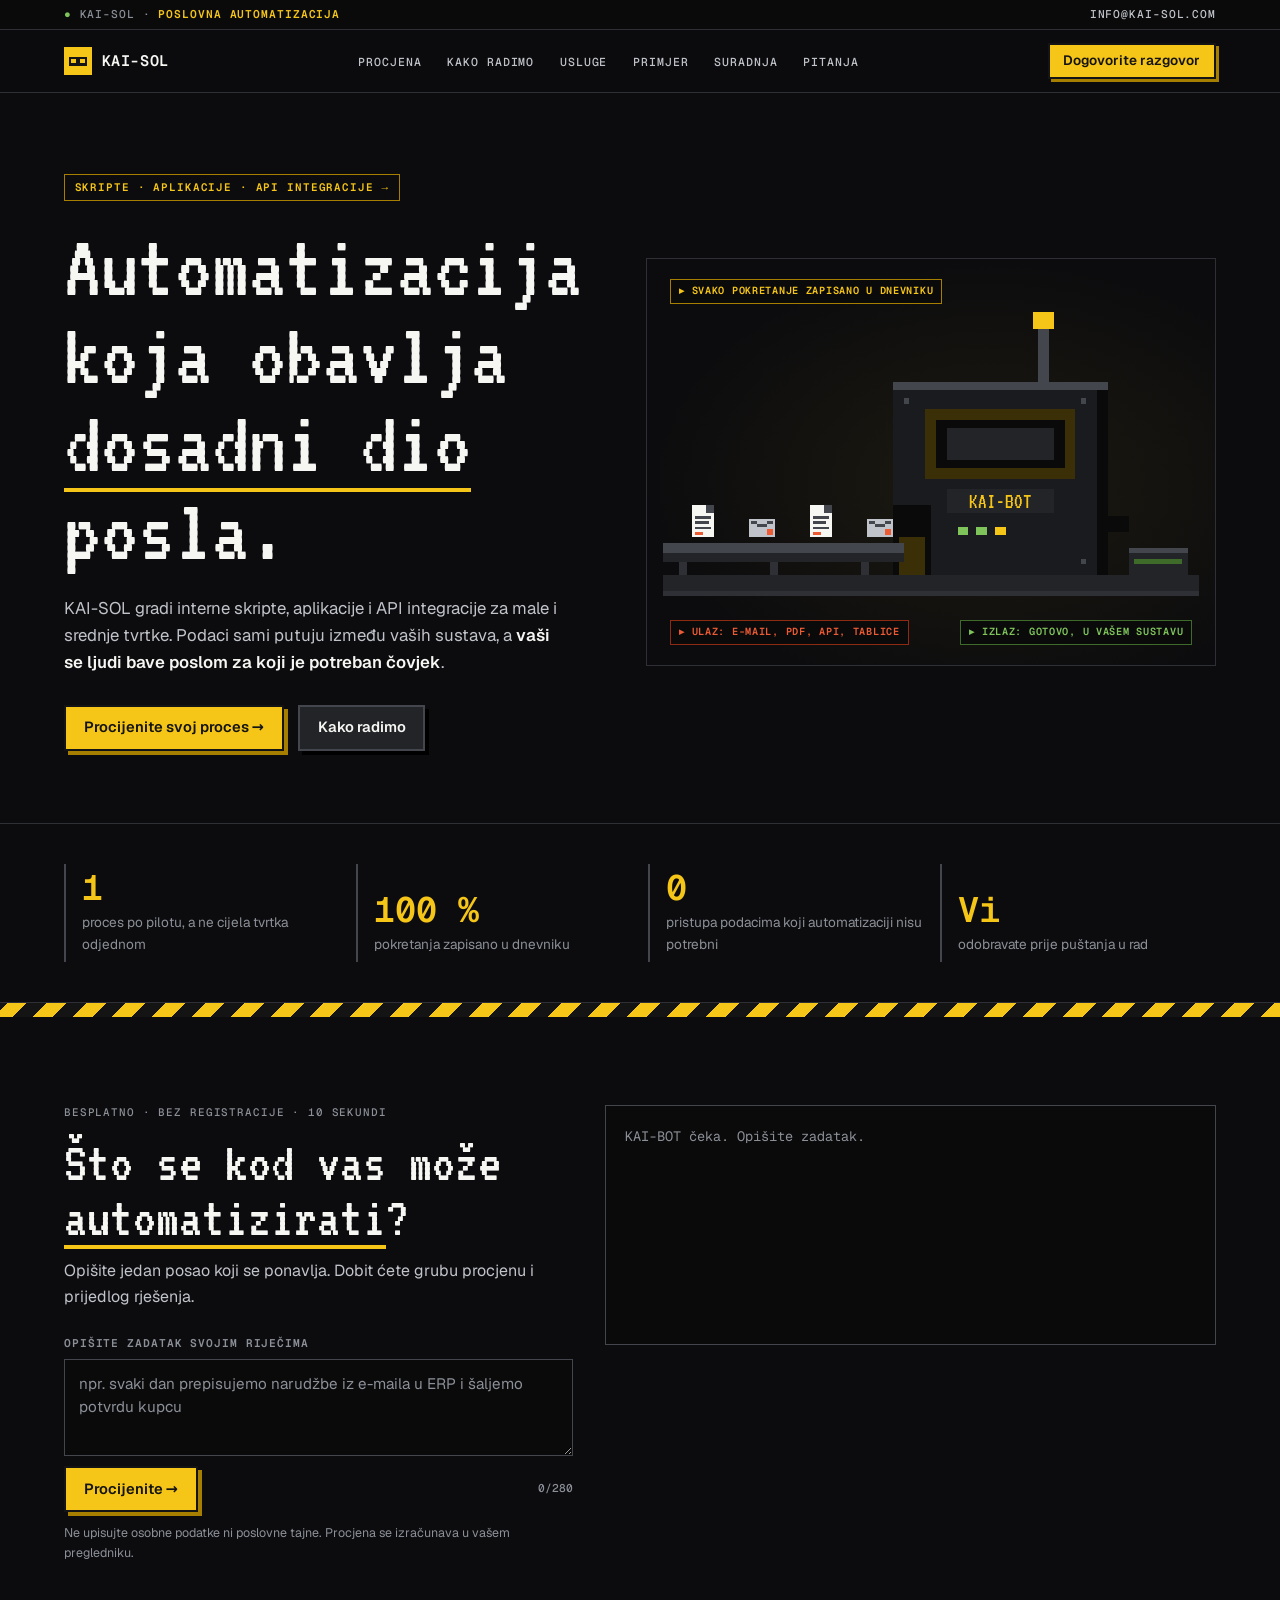
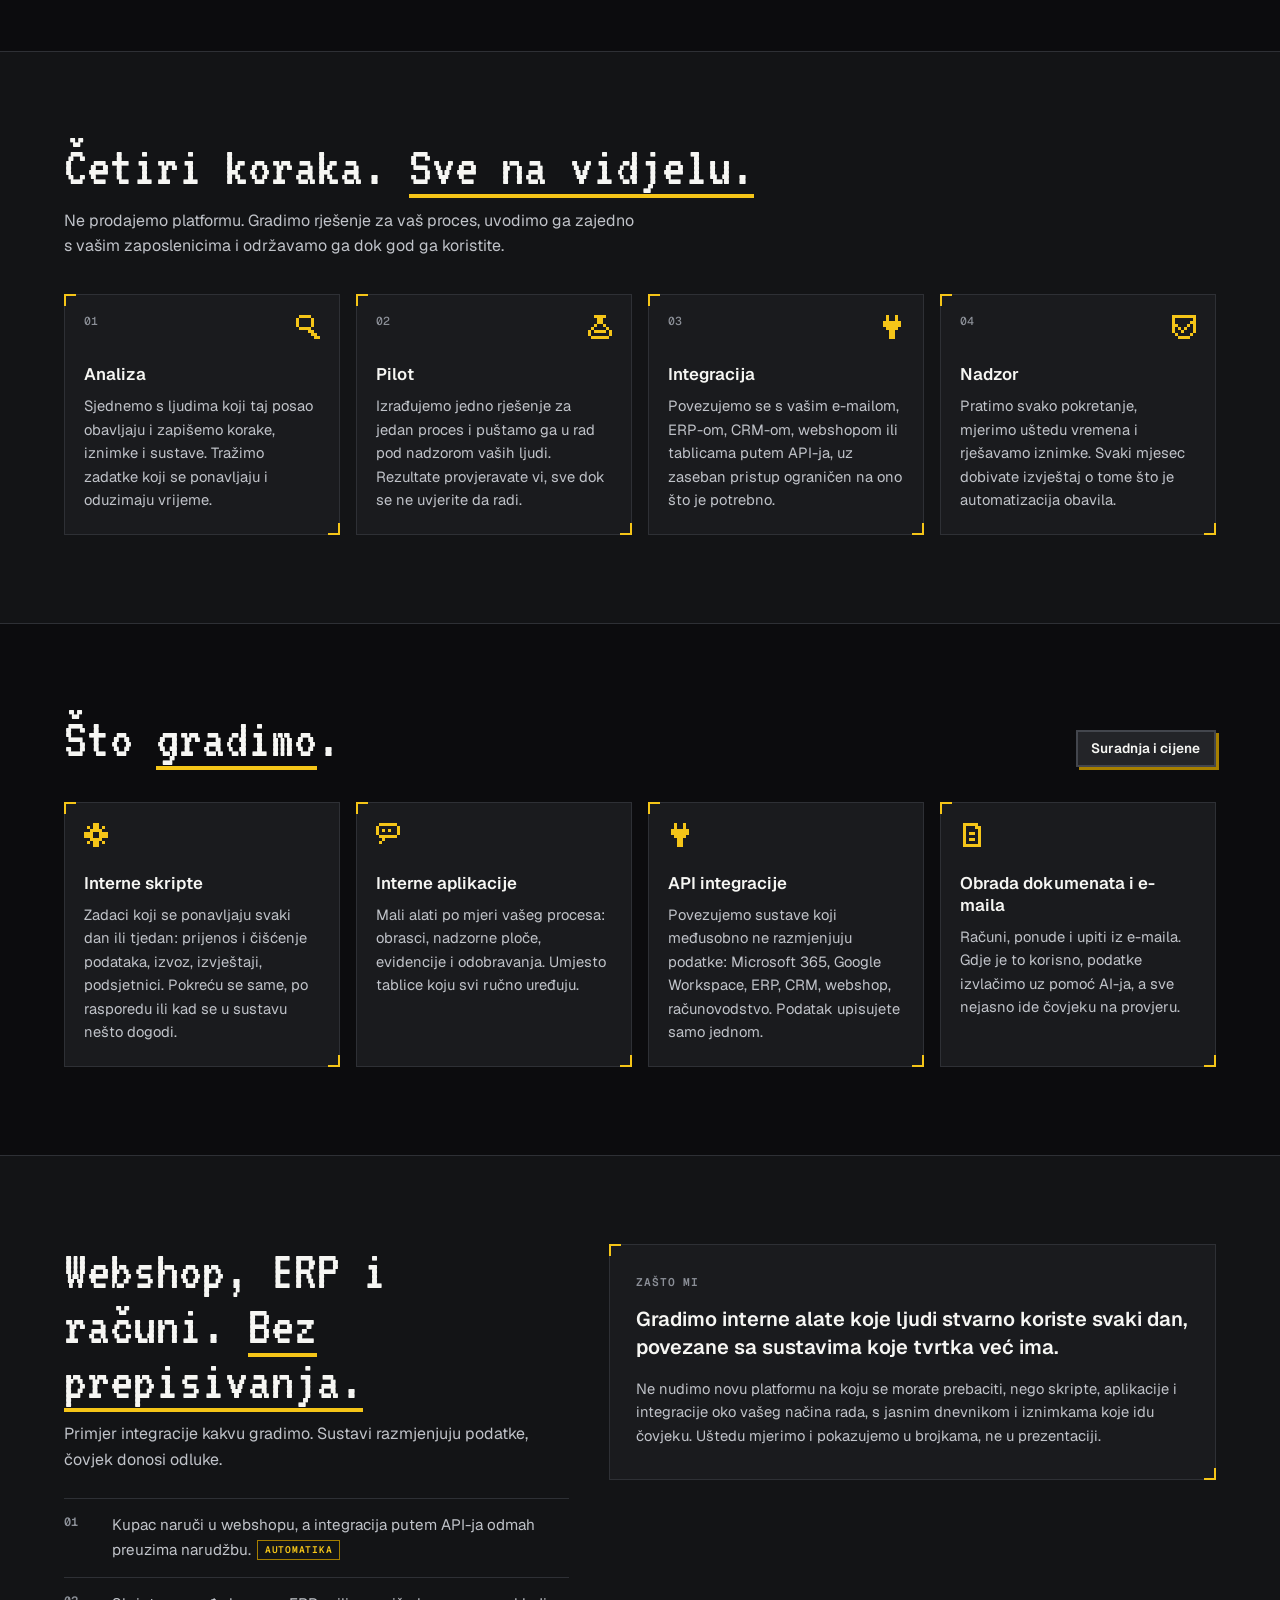
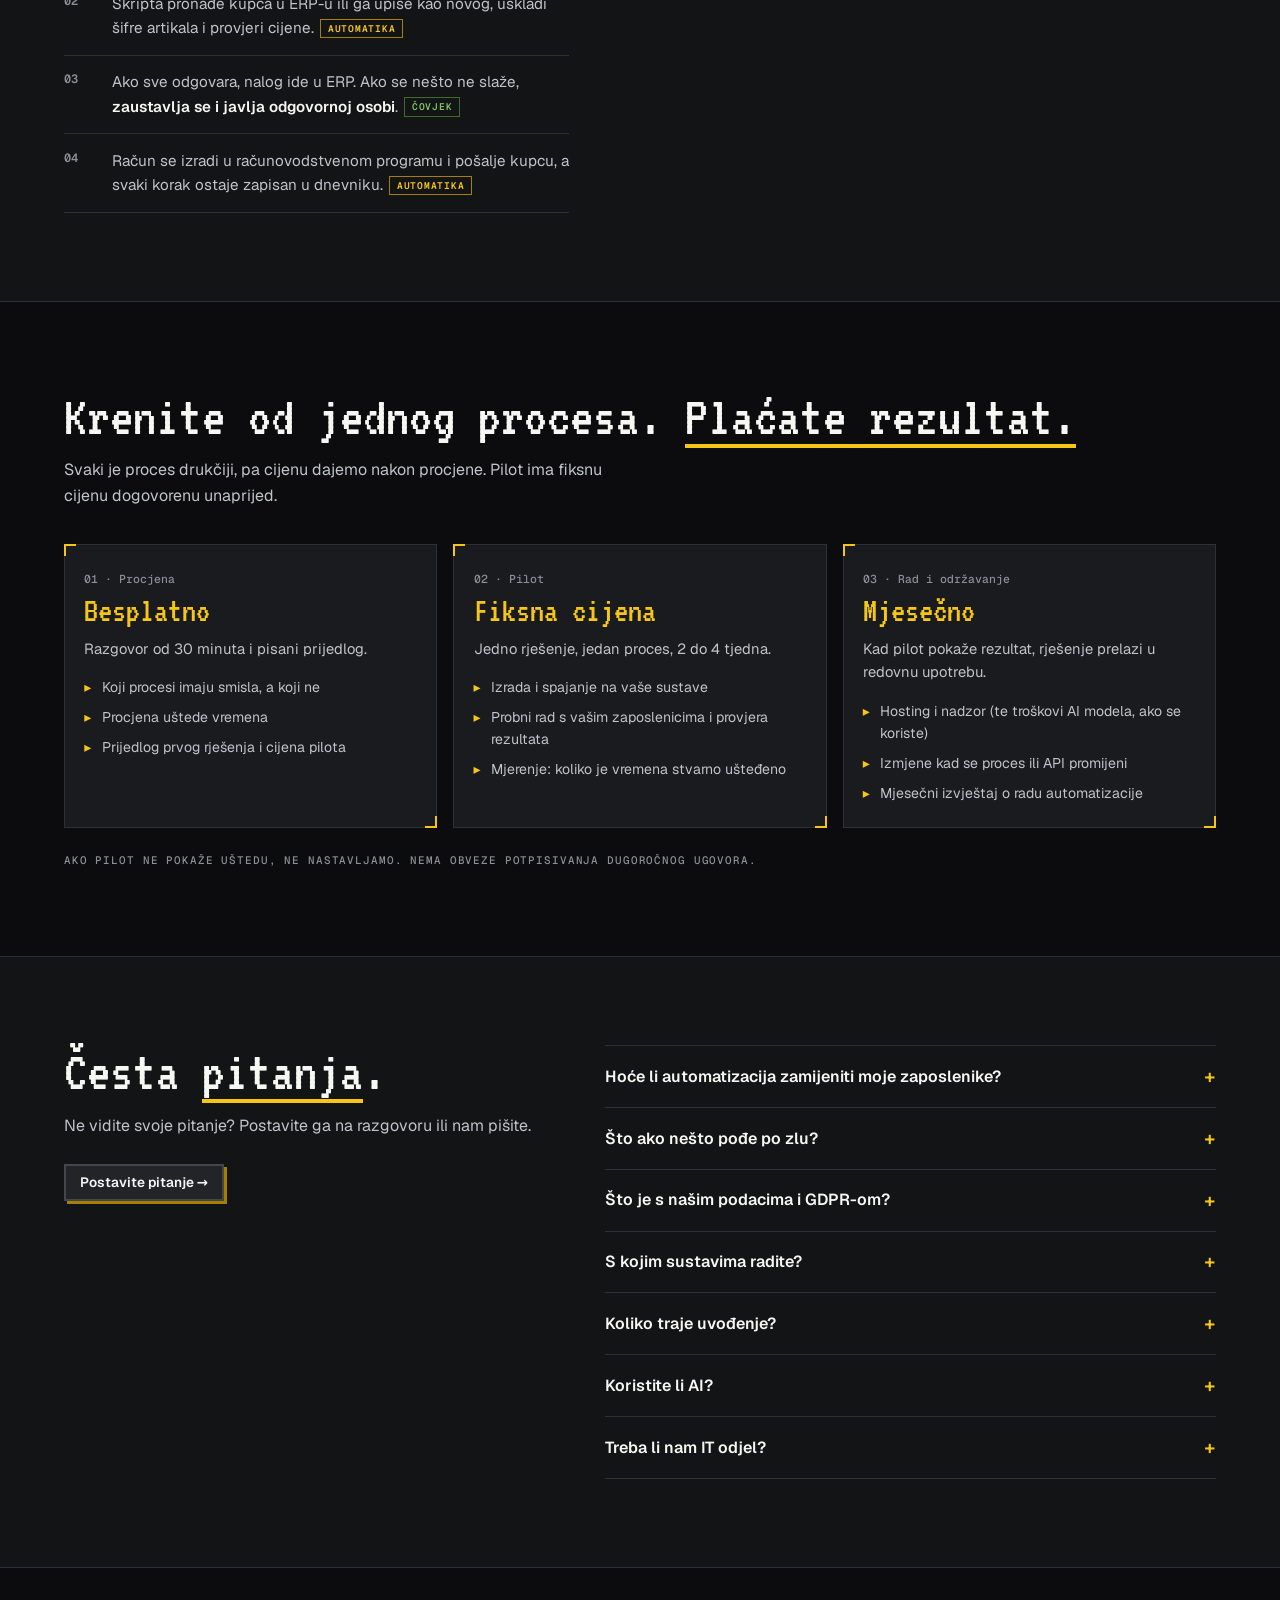
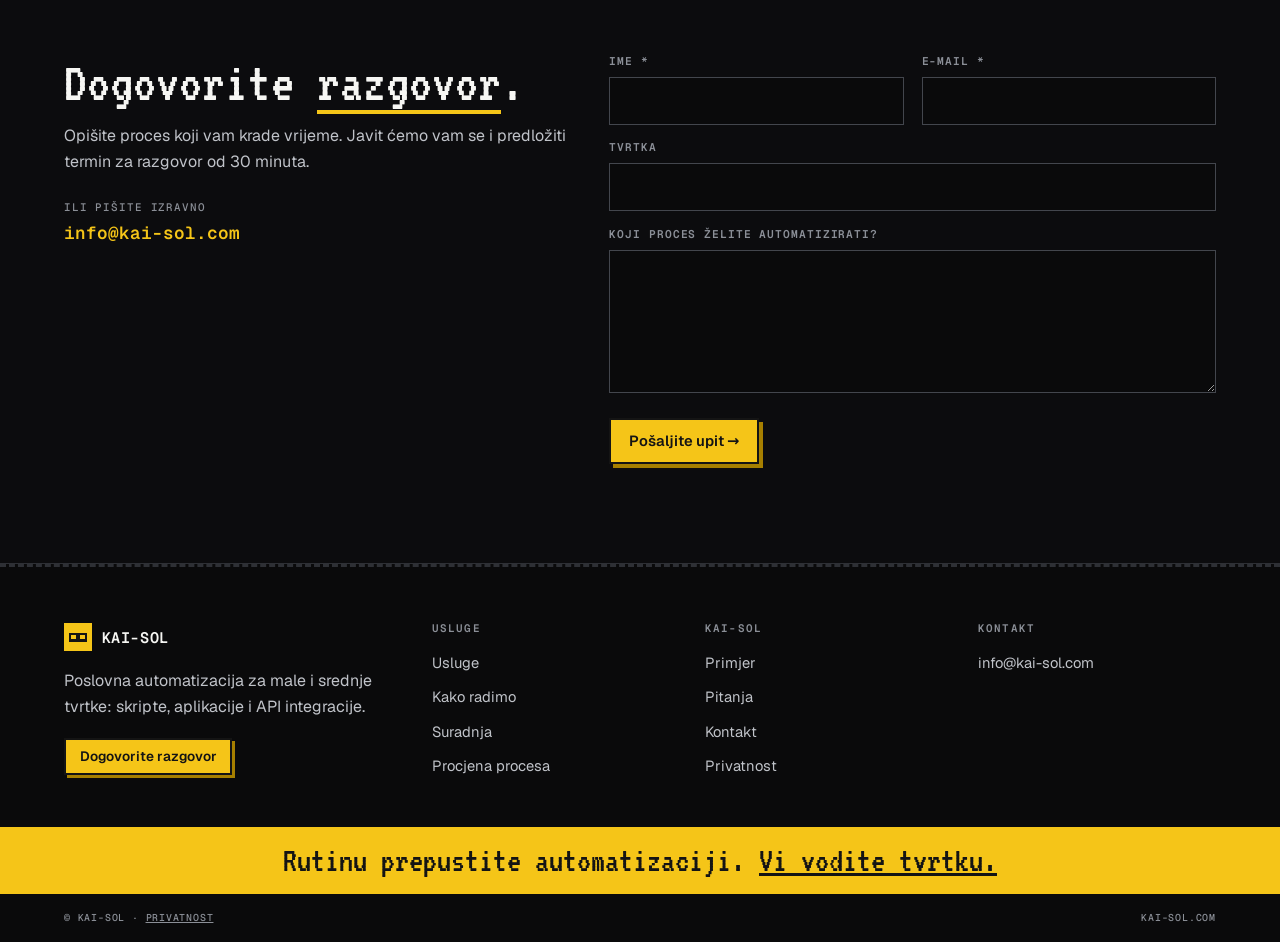
==== commit 5d8bd7ac: "Lektura hrvatskog teksta i uređen odjeljak Česta pitanja (#4) Ispravljeni doslovni prijevodi s engle" ====
--- a/index.html
+++ b/index.html
@@ -3,12 +3,12 @@
 <head>
 <meta charset="utf-8">
 <meta name="viewport" content="width=device-width, initial-scale=1">
-<meta name="description" content="KAI-SOL radi poslovnu automatizaciju za male i srednje firme: interne skripte, aplikacije po mjeri i API integracije koje spajaju sustave koje već koristite.">
+<meta name="description" content="KAI-SOL radi poslovnu automatizaciju za male i srednje tvrtke: interne skripte, aplikacije po mjeri i API integracije koje spajaju sustave koje već koristite.">
 <meta name="theme-color" content="#0c0c0e">
 <link rel="canonical" href="https://kai-sol.com/">
 <meta property="og:type" content="website">
 <meta property="og:title" content="KAI-SOL | Poslovna automatizacija i API integracije">
-<meta property="og:description" content="Interne skripte, aplikacije po mjeri i API integracije. Vaši sustavi razmjenjuju podatke sami, a ljudi ostaju na poslu koji traži čovjeka.">
+<meta property="og:description" content="Interne skripte, aplikacije po mjeri i API integracije. Vaši sustavi sami razmjenjuju podatke, a ljudi se bave poslom za koji je potreban čovjek.">
 <meta property="og:site_name" content="KAI-SOL">
 <meta property="og:url" content="https://kai-sol.com/">
 <meta property="og:locale" content="hr_HR">
@@ -22,7 +22,7 @@
 <link rel="icon" href="data:image/svg+xml,%3Csvg xmlns='http://www.w3.org/2000/svg' viewBox='0 0 8 8' shape-rendering='crispEdges'%3E%3Crect width='8' height='8' fill='%230c0c0e'/%3E%3Crect x='1' y='2' width='6' height='4' fill='%23f5c518'/%3E%3Crect x='3' y='3' width='2' height='2' fill='%23000'/%3E%3C/svg%3E">
 <link rel="stylesheet" href="/fonts/fonts.css">
 <script>(function(){try{var f=/[?&]swarm=1/.test(location.search),m=window.matchMedia;if(f||(m&&!m("(prefers-reduced-motion: reduce)").matches&&!navigator.webdriver&&!/bot|crawl|spider|slurp|lighthouse|headless|preview/i.test(navigator.userAgent)&&!sessionStorage.getItem("swarm-off")))document.documentElement.classList.add("swarm-pre")}catch(e){}})();</script>
-<script type="application/ld+json">{"@context":"https://schema.org","@type":"ProfessionalService","name":"KAI-SOL","url":"https://kai-sol.com/","email":"info@kai-sol.com","description":"Poslovna automatizacija za male i srednje firme: interne skripte, aplikacije po mjeri i API integracije.","areaServed":"HR","knowsAbout":["Poslovna automatizacija","API integracije","Interne aplikacije","Automatizacija procesa"]}</script>
+<script type="application/ld+json">{"@context":"https://schema.org","@type":"ProfessionalService","name":"KAI-SOL","url":"https://kai-sol.com/","email":"info@kai-sol.com","description":"Poslovna automatizacija za male i srednje tvrtke: interne skripte, aplikacije po mjeri i API integracije.","areaServed":"HR","knowsAbout":["Poslovna automatizacija","API integracije","Interne aplikacije","Automatizacija procesa"]}</script>
 
 <style>
   :root{
@@ -187,18 +187,16 @@
   .grid3 + .fine{margin-top:1.6rem}
 
   /* FAQ */
-  .faq{display:grid;gap:2.2rem;max-width:52rem}
-  .faq > div{display:grid;gap:.75rem;align-items:start;counter-reset:q}
-  .faq details{counter-increment:q;background:var(--s2);border:1px solid var(--line);border-left:2px solid var(--line-2);padding:0 1.1rem;transition:border-color .15s}
-  .faq details:hover{border-left-color:var(--yellow-d)}
-  .faq details[open]{border-color:var(--line-2);border-left-color:var(--yellow)}
-  .faq summary{list-style:none;display:flex;gap:.9rem;align-items:center;padding:1.05rem 0;font-weight:600;line-height:1.35;cursor:pointer}
+  .faq{display:grid;gap:2rem}
+  .faq details{border-top:1px solid var(--line)}
+  .faq__head h2{margin:0}
+  .faq details:last-child{border-bottom:1px solid var(--line)}
+  .faq summary{list-style:none;display:flex;justify-content:space-between;gap:1rem;align-items:center;padding:1.1rem 0;font-weight:600;cursor:pointer}
   .faq summary::-webkit-details-marker{display:none}
-  .faq summary::before{content:counter(q, decimal-leading-zero);flex:none;font:500 .72rem/1 var(--mono);color:var(--mute)}
-  .faq summary::after{content:"+";flex:none;margin-left:auto;font:600 1.2rem/1 var(--mono);color:var(--yellow);transition:transform .2s}
+  .faq summary::after{content:"+";font:600 1.2rem/1 var(--mono);color:var(--yellow);transition:transform .2s}
   .faq details[open] summary::after{transform:rotate(45deg)}
   .faq summary:hover{color:var(--yellow)}
-  .faq details p{color:var(--dim);padding:0 0 1.2rem 1.6rem;max-width:62ch}
+  .faq details p{color:var(--dim);padding:0 2rem 1.2rem 0;max-width:62ch}
 
   /* Forms */
   .field{display:flex;gap:.6rem;flex-wrap:wrap}
@@ -275,7 +273,8 @@
     .hero .wrap{grid-template-columns:1fr 1.05fr}
     .grid4{grid-template-columns:repeat(4,1fr)}
     .grid3{grid-template-columns:repeat(3,1fr)}
-    .story,.check__grid,.contact{grid-template-columns:1fr 1.2fr}
+    .story,.faq,.check__grid,.contact{grid-template-columns:1fr 1.2fr}
+    .faq__head{position:sticky;top:6rem;align-self:start}
     .term{min-height:15rem}
     .foot__grid{grid-template-columns:1.4fr 1fr 1fr 1fr}
     .sec,.check{padding-block:5.5rem}
@@ -339,8 +338,8 @@
     <div class="wrap">
       <div>
         <a class="badge" href="#usluge">Skripte · aplikacije · API integracije →</a>
-        <h1 id="naslov">Automatizacija koja radi <span class="mark">dosadni dio</span> posla.</h1>
-        <p class="lede">KAI-SOL gradi interne skripte, aplikacije i API integracije za male i srednje firme. Podaci sami putuju između vaših sustava, a <b>vaši ljudi ostaju na poslu koji traži čovjeka</b>.</p>
+        <h1 id="naslov">Automatizacija koja obavlja <span class="mark">dosadni dio</span> posla.</h1>
+        <p class="lede">KAI-SOL gradi interne skripte, aplikacije i API integracije za male i srednje tvrtke. Podaci sami putuju između vaših sustava, a <b>vaši se ljudi bave poslom za koji je potreban čovjek</b>.</p>
         <div class="hero__ctas">
           <a class="btn" href="#procjena">Procijenite svoj proces →</a>
           <a class="btn btn--ghost" href="#kako">Kako radimo</a>
@@ -434,7 +433,7 @@
           <rect x="176" y="106" width="18" height="2" style="fill:var(--green-d)"/>
         </svg>
         <ul class="tags">
-          <li class="tag tag--eye">▸ Svako pokretanje zapisano u dnevnik</li>
+          <li class="tag tag--eye">▸ Svako pokretanje zapisano u dnevniku</li>
           <li class="tag tag--o tag--in">▸ Ulaz: e-mail, PDF, API, tablice</li>
           <li class="tag tag--g tag--out">▸ Izlaz: gotovo, u vašem sustavu</li>
         </ul>
@@ -445,9 +444,9 @@
   <section class="stats" aria-label="Kako radimo, u brojkama">
     <div class="wrap">
       <dl>
-        <div class="stat"><dt>proces po pilotu, ne cijela firma odjednom</dt><dd>1</dd></div>
-        <div class="stat"><dt>pokretanja zapisano u dnevnik</dt><dd>100&nbsp;%</dd></div>
-        <div class="stat"><dt>pristupa podacima koji automatizaciji ne trebaju</dt><dd>0</dd></div>
+        <div class="stat"><dt>proces po pilotu, a ne cijela tvrtka odjednom</dt><dd>1</dd></div>
+        <div class="stat"><dt>pokretanja zapisano u dnevniku</dt><dd>100&nbsp;%</dd></div>
+        <div class="stat"><dt>pristupa podacima koji automatizaciji nisu potrebni</dt><dd>0</dd></div>
         <div class="stat"><dt>odobravate prije puštanja u rad</dt><dd>Vi</dd></div>
       </dl>
     </div>
@@ -465,10 +464,10 @@
           <label for="task">Opišite zadatak svojim riječima</label>
           <div class="field">
             <textarea class="input input--area" id="task" rows="3" maxlength="280" placeholder="npr. svaki dan prepisujemo narudžbe iz e-maila u ERP i šaljemo potvrdu kupcu" autocomplete="off"></textarea>
-            <button class="btn" id="check-btn" type="submit">Procijeni →</button>
+            <button class="btn" id="check-btn" type="submit">Procijenite →</button>
             <span class="count" id="task-count" aria-live="off">0/280</span>
           </div>
-          <small class="note">Ne upisujte osobne podatke ni poslovne tajne. Procjena se radi u vašem pregledniku.</small>
+          <small class="note">Ne upisujte osobne podatke ni poslovne tajne. Procjena se izračunava u vašem pregledniku.</small>
         </form>
       </div>
       <div class="term" id="term" aria-live="polite">
@@ -481,15 +480,15 @@
     <div class="wrap">
       <div class="sec__head">
         <div>
-          <h2 id="kako-h">Četiri koraka. <span class="mark">Bez crne kutije.</span></h2>
-          <p class="sec__sub">Ne prodajemo platformu. Gradimo rješenje za vaš proces, uvodimo ga uz vaš tim i održavamo ga dok radi.</p>
+          <h2 id="kako-h">Četiri koraka. <span class="mark">Sve na vidjelu.</span></h2>
+          <p class="sec__sub">Ne prodajemo platformu. Gradimo rješenje za vaš proces, uvodimo ga zajedno s vašim zaposlenicima i održavamo ga dok god ga koristite.</p>
         </div>
       </div>
       <ol class="grid4">
-        <li class="card"><div class="card__top"><span class="card__n">01</span><svg class="px" data-px="lens" aria-hidden="true"></svg></div><h3>Mapiranje</h3><p>Sjednemo s ljudima koji posao rade i zapišemo korake, iznimke i sustave. Tražimo zadatke koji se ponavljaju i troše vrijeme.</p></li>
-        <li class="card"><div class="card__top"><span class="card__n">02</span><svg class="px" data-px="flask" aria-hidden="true"></svg></div><h3>Pilot</h3><p>Gradimo jedno rješenje za jedan proces i puštamo ga uz vaš tim. Rezultate provjeravate vi, dok ne vidite da radi.</p></li>
-        <li class="card"><div class="card__top"><span class="card__n">03</span><svg class="px" data-px="plug" aria-hidden="true"></svg></div><h3>Integracija</h3><p>Spajamo se na vaš e-mail, ERP, CRM, webshop ili tablice preko API-ja, s vlastitim pristupom samo za ono što treba.</p></li>
-        <li class="card"><div class="card__top"><span class="card__n">04</span><svg class="px" data-px="shield" aria-hidden="true"></svg></div><h3>Nadzor</h3><p>Pratimo svako pokretanje, mjerimo uštedu vremena i rješavamo iznimke. Mjesečni izvještaj u kojem vidite što je automatizacija napravila.</p></li>
+        <li class="card"><div class="card__top"><span class="card__n">01</span><svg class="px" data-px="lens" aria-hidden="true"></svg></div><h3>Analiza</h3><p>Sjednemo s ljudima koji taj posao obavljaju i zapišemo korake, iznimke i sustave. Tražimo zadatke koji se ponavljaju i oduzimaju vrijeme.</p></li>
+        <li class="card"><div class="card__top"><span class="card__n">02</span><svg class="px" data-px="flask" aria-hidden="true"></svg></div><h3>Pilot</h3><p>Izrađujemo jedno rješenje za jedan proces i puštamo ga u rad pod nadzorom vaših ljudi. Rezultate provjeravate vi, sve dok se ne uvjerite da radi.</p></li>
+        <li class="card"><div class="card__top"><span class="card__n">03</span><svg class="px" data-px="plug" aria-hidden="true"></svg></div><h3>Integracija</h3><p>Povezujemo se s vašim e-mailom, ERP-om, CRM-om, webshopom ili tablicama putem API-ja, uz zaseban pristup ograničen na ono što je potrebno.</p></li>
+        <li class="card"><div class="card__top"><span class="card__n">04</span><svg class="px" data-px="shield" aria-hidden="true"></svg></div><h3>Nadzor</h3><p>Pratimo svako pokretanje, mjerimo uštedu vremena i rješavamo iznimke. Svaki mjesec dobivate izvještaj o tome što je automatizacija obavila.</p></li>
       </ol>
     </div>
   </section>
@@ -501,10 +500,10 @@
         <a class="btn btn--ghost btn--sm" href="#suradnja">Suradnja i cijene</a>
       </div>
       <ul class="grid4">
-        <li class="card"><div class="card__top"><svg class="px" data-px="gear" aria-hidden="true"></svg></div><h3>Interne skripte</h3><p>Zadaci koji se ponavljaju svaki dan ili tjedan: prijenos i čišćenje podataka, izvoz, izvještaji, podsjetnici. Rade sami, po rasporedu ili na okidač.</p></li>
-        <li class="card"><div class="card__top"><svg class="px" data-px="chat" aria-hidden="true"></svg></div><h3>Interne aplikacije</h3><p>Mali alati po mjeri vašeg procesa: obrasci, nadzorne ploče, evidencije i odobravanja. Umjesto tablice koju svi uređuju ručno.</p></li>
-        <li class="card"><div class="card__top"><svg class="px" data-px="plug" aria-hidden="true"></svg></div><h3>API integracije</h3><p>Spajamo sustave koji ne razgovaraju međusobno: Microsoft 365, Google Workspace, ERP, CRM, webshop, računovodstvo. Podatak se upiše jednom.</p></li>
-        <li class="card"><div class="card__top"><svg class="px" data-px="doc" aria-hidden="true"></svg></div><h3>Obrada dokumenata i e-maila</h3><p>Računi, ponude i upiti iz e-maila. Gdje ima smisla koristimo AI za izvlačenje podataka, a sve nejasno ide čovjeku na provjeru.</p></li>
+        <li class="card"><div class="card__top"><svg class="px" data-px="gear" aria-hidden="true"></svg></div><h3>Interne skripte</h3><p>Zadaci koji se ponavljaju svaki dan ili tjedan: prijenos i čišćenje podataka, izvoz, izvještaji, podsjetnici. Pokreću se same, po rasporedu ili kad se u sustavu nešto dogodi.</p></li>
+        <li class="card"><div class="card__top"><svg class="px" data-px="chat" aria-hidden="true"></svg></div><h3>Interne aplikacije</h3><p>Mali alati po mjeri vašeg procesa: obrasci, nadzorne ploče, evidencije i odobravanja. Umjesto tablice koju svi ručno uređuju.</p></li>
+        <li class="card"><div class="card__top"><svg class="px" data-px="plug" aria-hidden="true"></svg></div><h3>API integracije</h3><p>Povezujemo sustave koji međusobno ne razmjenjuju podatke: Microsoft 365, Google Workspace, ERP, CRM, webshop, računovodstvo. Podatak upisujete samo jednom.</p></li>
+        <li class="card"><div class="card__top"><svg class="px" data-px="doc" aria-hidden="true"></svg></div><h3>Obrada dokumenata i e-maila</h3><p>Računi, ponude i upiti iz e-maila. Gdje je to korisno, podatke izvlačimo uz pomoć AI-ja, a sve nejasno ide čovjeku na provjeru.</p></li>
       </ul>
     </div>
   </section>
@@ -515,15 +514,15 @@
         <h2 id="primjer-h">Webshop, ERP i računi. <span class="mark">Bez prepisivanja.</span></h2>
         <p class="sec__sub">Primjer integracije kakvu gradimo. Sustavi razmjenjuju podatke, čovjek donosi odluke.</p>
         <ol class="flow">
-          <li><span>Kupac naruči u webshopu. Integracija preko API-ja odmah preuzme narudžbu.<span class="who">automatika</span></span></li>
-          <li><span>Skripta pronađe kupca u ERP-u ili ga otvori, uskladi šifre artikala i provjeri cijene.<span class="who">automatika</span></span></li>
-          <li><span>Ako sve odgovara, nalog ide u ERP. Ako nešto ne štima, <b>zaustavlja se i javlja odgovornoj osobi</b>.<span class="who who--h">čovjek</span></span></li>
+          <li><span>Kupac naruči u webshopu, a integracija putem API-ja odmah preuzima narudžbu.<span class="who">automatika</span></span></li>
+          <li><span>Skripta pronađe kupca u ERP-u ili ga upiše kao novog, uskladi šifre artikala i provjeri cijene.<span class="who">automatika</span></span></li>
+          <li><span>Ako sve odgovara, nalog ide u ERP. Ako se nešto ne slaže, <b>zaustavlja se i javlja odgovornoj osobi</b>.<span class="who who--h">čovjek</span></span></li>
           <li><span>Račun se izradi u računovodstvenom programu i pošalje kupcu, a svaki korak ostaje zapisan u dnevniku.<span class="who">automatika</span></span></li>
         </ol>
       </div>
       <div class="card quote">
         <h3>Zašto mi</h3>
-        <p>Gradimo interne alate koje ljudi stvarno koriste svaki dan, spojene na sustave koje firma već ima.</p>
+        <p>Gradimo interne alate koje ljudi stvarno koriste svaki dan, povezane sa sustavima koje tvrtka već ima.</p>
         <p>Ne nudimo novu platformu na koju se morate prebaciti, nego skripte, aplikacije i integracije oko vašeg načina rada, s jasnim dnevnikom i iznimkama koje idu čovjeku. Uštedu mjerimo i pokazujemo u brojkama, ne u prezentaciji.</p>
       </div>
     </div>
@@ -533,8 +532,8 @@
     <div class="wrap">
       <div class="sec__head">
         <div>
-          <h2 id="suradnja-h">Krenite malo. <span class="mark">Platite za rezultat.</span></h2>
-          <p class="sec__sub">Svaki proces je drukčiji, pa cijenu dajemo nakon procjene. Pilot ima fiksnu cijenu dogovorenu unaprijed.</p>
+          <h2 id="suradnja-h">Krenite od jednog procesa. <span class="mark">Plaćate rezultat.</span></h2>
+          <p class="sec__sub">Svaki je proces drukčiji, pa cijenu dajemo nakon procjene. Pilot ima fiksnu cijenu dogovorenu unaprijed.</p>
         </div>
       </div>
       <ol class="grid3">
@@ -554,36 +553,40 @@
           <p>Jedno rješenje, jedan proces, 2 do 4 tjedna.</p>
           <ul>
             <li>Izrada i spajanje na vaše sustave</li>
-            <li>Rad uz vaš tim, uz provjeru rezultata</li>
+            <li>Probni rad s vašim zaposlenicima i provjera rezultata</li>
             <li>Mjerenje: koliko je vremena stvarno ušteđeno</li>
           </ul>
         </li>
         <li class="card plan">
           <span class="card__n">03 · Rad i održavanje</span>
           <p class="price">Mjesečno</p>
-          <p>Kad pilot pokaže rezultat, rješenje ide u redovni rad.</p>
+          <p>Kad pilot pokaže rezultat, rješenje prelazi u redovnu upotrebu.</p>
           <ul>
-            <li>Hosting i nadzor (uz troškove AI modela, gdje se koriste)</li>
+            <li>Hosting i nadzor (te troškovi AI modela, ako se koriste)</li>
             <li>Izmjene kad se proces ili API promijeni</li>
             <li>Mjesečni izvještaj o radu automatizacije</li>
           </ul>
         </li>
       </ol>
-      <p class="fine">Ako pilot ne pokaže uštedu, rješenje ne ide dalje. Bez dugoročnih ugovora unaprijed.</p>
+      <p class="fine">Ako pilot ne pokaže uštedu, ne nastavljamo. Nema obveze potpisivanja dugoročnog ugovora.</p>
     </div>
   </section>
 
   <section class="sec sec--alt" id="pitanja" aria-labelledby="pitanja-h">
     <div class="wrap faq">
-      <h2 id="pitanja-h">Pitanja.</h2>
+      <div class="faq__head">
+        <h2 id="pitanja-h">Česta <span class="mark">pitanja</span>.</h2>
+        <p class="sec__sub">Ne vidite svoje pitanje? Postavite ga na razgovoru ili nam pišite.</p>
+        <a class="btn btn--ghost btn--sm" href="#kontakt" style="margin-top:1.6rem">Postavite pitanje →</a>
+      </div>
       <div>
         <details><summary>Hoće li automatizacija zamijeniti moje zaposlenike?</summary><p>Ne gradimo je za to. Automatizacija preuzima ponavljajuće zadatke poput prepisivanja, prijenosa podataka i izvještaja. Ljudi dobivaju vrijeme za kupce, odluke i posao koji traži iskustvo.</p></details>
         <details><summary>Što ako nešto pođe po zlu?</summary><p>Svako rješenje gradimo tako da se zaustavi kad podaci ne odgovaraju i javi to čovjeku. Na početku vi provjeravate rezultate, a svako pokretanje ostaje zapisano u dnevniku, pa se svaka greška može pronaći i ispraviti.</p></details>
-        <details><summary>Što je s našim podacima i GDPR-om?</summary><p>Automatizacija dobiva pristup samo podacima koji su joj potrebni, kroz vlastiti korisnički račun ili API ključ koji možete ugasiti u svakom trenutku. Gdje koristimo AI, koristimo poslovne verzije modela koje ne treniraju na vašim podacima, a gdje je potrebno, potpisujemo ugovor o obradi podataka.</p></details>
+        <details><summary>Što je s našim podacima i GDPR-om?</summary><p>Automatizacija dobiva pristup samo podacima koji su joj potrebni, putem zasebnog korisničkog računa ili API ključa koji možete opozvati u bilo kojem trenutku. Gdje koristimo AI, koristimo poslovne verzije modela kod kojih se vaši podaci ne koriste za treniranje, a gdje je potrebno, potpisujemo ugovor o obradi podataka.</p></details>
         <details><summary>S kojim sustavima radite?</summary><p>S e-mailom (Microsoft 365, Google Workspace), tablicama, CRM-om, webshopom, računovodstvom i ERP-om koji ima API ili izvoz podataka. Ako sustav nema API, procjenu dajemo nakon razgovora.</p></details>
         <details><summary>Koliko traje uvođenje?</summary><p>Pilot za jedan proces traje 2 do 4 tjedna. Nakon toga rješenje radi samostalno, a mi ga pratimo i prilagođavamo.</p></details>
-        <details><summary>Koristite li AI?</summary><p>Samo gdje donosi korist, na primjer za čitanje računa ili razvrstavanje e-maila. Većinu posla rade obične skripte i integracije, koje su brže, jeftinije i predvidljive.</p></details>
-        <details><summary>Trebamo li imati IT odjel?</summary><p>Ne. Postavljanje, spajanje i održavanje radimo mi. Od vas trebamo osobu koja zna proces i sat vremena tjedno tijekom pilota.</p></details>
+        <details><summary>Koristite li AI?</summary><p>Samo ondje gdje donosi stvarnu korist, na primjer za čitanje računa ili razvrstavanje e-maila. Većinu posla rade obične skripte i integracije, koje su brže, jeftinije i predvidljivije.</p></details>
+        <details><summary>Treba li nam IT odjel?</summary><p>Ne. Postavljanje, povezivanje i održavanje preuzimamo mi. Od vas nam treba osoba koja poznaje proces i oko sat vremena tjedno tijekom pilota.</p></details>
       </div>
     </div>
   </section>
@@ -592,7 +595,7 @@
     <div class="wrap contact">
       <div>
         <h2 id="kontakt-h">Dogovorite <span class="mark">razgovor</span>.</h2>
-        <p class="sec__sub">Opišite proces koji vam krade vrijeme. Javit ćemo se s terminom za razgovor od 30 minuta.</p>
+        <p class="sec__sub">Opišite proces koji vam krade vrijeme. Javit ćemo vam se i predložiti termin za razgovor od 30 minuta.</p>
         <div class="direct">
           <span class="fine" style="margin:0">Ili pišite izravno</span>
           <a href="mailto:info@kai-sol.com">info@kai-sol.com</a>
@@ -605,8 +608,8 @@
         </div>
         <div><label for="c-company">Tvrtka</label><input class="input" id="c-company" name="tvrtka" autocomplete="organization"></div>
         <div><label for="c-msg">Koji proces želite automatizirati?</label><textarea class="input input--area" id="c-msg" name="poruka" rows="5"></textarea></div>
-        <div><button class="btn" type="submit">Pošalji upit →</button><small class="note" id="c-err" aria-live="polite"></small></div>
-        <p class="sent" id="c-sent" hidden>Otvorio se vaš program za e-poštu s pripremljenom porukom, samo je pošaljite. Ako se nije otvorio, pišite na <a href="mailto:info@kai-sol.com">info@kai-sol.com</a>.</p>
+        <div><button class="btn" type="submit">Pošaljite upit →</button><small class="note" id="c-err" aria-live="polite"></small></div>
+        <p class="sent" id="c-sent" hidden>Otvorio se vaš program za e-poštu s pripremljenom porukom. Samo je pošaljite. Ako se nije otvorio, pišite na <a href="mailto:info@kai-sol.com">info@kai-sol.com</a>.</p>
       </form>
     </div>
   </section>
@@ -617,7 +620,7 @@
   <div class="wrap foot__grid">
     <div class="foot__brand">
       <a class="brand" href="#vrh"><span class="brand__icon"><svg viewBox="0 0 8 8" shape-rendering="crispEdges" aria-hidden="true"><rect x="0" y="2" width="8" height="4" style="fill:var(--pen)"/><rect x="1" y="3" width="6" height="2" style="fill:var(--yellow)"/><rect x="3" y="3" width="2" height="2" style="fill:var(--pen)"/></svg></span>KAI-SOL</a>
-      <p>Poslovna automatizacija za male i srednje firme: skripte, aplikacije i API integracije.</p>
+      <p>Poslovna automatizacija za male i srednje tvrtke: skripte, aplikacije i API integracije.</p>
       <a class="btn btn--sm" href="#kontakt">Dogovorite razgovor</a>
     </div>
     <div>
@@ -647,7 +650,7 @@
   </div>
   <div class="closing">
     <div class="wrap">
-      <strong>Automatika radi posao. <a href="#kontakt">Vi vodite firmu.</a></strong>
+      <strong>Rutinu prepustite automatizaciji. <a href="#kontakt">Vi vodite tvrtku.</a></strong>
     </div>
   </div>
   <div class="wrap legal">
@@ -688,21 +691,21 @@
   /* Process check. A rough, local estimate: e is the share of the task automation can
      realistically take over (0 hands-on work, 1 pure screen and paper work). */
   var TASKS = [
-    { k: ["prepis", "prepisuj", "unos podataka", "unosim", "upisuj", "kopir", "copy paste", "excel", "tablic"], e: .85, a: "Automatski unos podataka", t: "Prepisivanje iz jednog mjesta u drugo najčišći je slučaj za automatizaciju. Čovjek provjerava samo ono što skripta označi." },
+    { k: ["prepis", "prepisuj", "unos podataka", "unosim", "upisuj", "kopir", "copy paste", "excel", "tablic"], e: .85, a: "Automatski unos podataka", t: "Prepisivanje podataka s jednog mjesta na drugo najjasniji je primjer posla za automatizaciju. Čovjek provjerava samo ono što skripta označi." },
     { k: ["racun", "faktur", "knjizenj", "ulazni"], e: .8, a: "Automatska obrada računa", t: "Računi imaju predvidljivu strukturu. Skripta izvlači stavke i priprema knjiženje, a odstupanja šalje na provjeru." },
     { k: ["narudzb", "ponud", "upit za cijen", "cjenik"], e: .72, a: "Integracija narudžbi i ponuda", t: "Integracija preuzima narudžbu ili upit, provjerava cijene i priprema nalog ili ponudu u vašem sustavu. Vi potvrđujete prije slanja." },
-    { k: ["prijevod", "prevod", "prevest"], e: .75, a: "Automatizirani prijevodi", t: "Prva verzija prijevoda radi se automatski, uz vaš rječnik pojmova. Čovjek radi završno čitanje." },
+    { k: ["prijevod", "prevod", "prevest"], e: .75, a: "Automatizirani prijevodi", t: "Prvu verziju prijevoda izrađuje automatizacija, prema vašem rječniku pojmova. Čovjek radi završnu redakturu." },
     { k: ["mail", "upit", "inbox", "posta", "dopis"], e: .72, a: "Automatizacija e-maila", t: "Razvrstavanje i odgovori na standardna pitanja dobar su kandidat za automatizaciju. Osjetljive poruke i dalje idu čovjeku." },
     { k: ["zapisnik", "sastan", "biljeske"], e: .7, a: "Automatski zapisnici", t: "Zapisnik i zadaci pripremaju se automatski i šalju odgovornima. Vi samo pročitate i potvrdite." },
     { k: ["termin", "rezervacij", "zakaz", "kalendar", "raspored"], e: .68, a: "Automatizacija termina", t: "Usklađivanje termina i podsjetnici rade se sami. Iznimke i promjene u zadnji čas ostaju ljudima." },
-    { k: ["izvjestaj", "izvjesce", "report", "analiz", "statistik"], e: .66, a: "Automatski izvještaji", t: "Skripta skuplja podatke iz više izvora preko API-ja i slaže izvještaj u isto vrijeme svaki tjedan. Zaključke i dalje donosite vi." },
-    { k: ["podrsk", "reklamacij", "kupc", "korisnik", "klijent"], e: .6, a: "Automatizacija korisničke podrške", t: "Česta pitanja rješavaju se automatski. Reklamacije priprema sa svim podacima, a odluku donosi čovjek." },
+    { k: ["izvjestaj", "izvjesce", "report", "analiz", "statistik"], e: .66, a: "Automatski izvještaji", t: "Skripta skuplja podatke iz više izvora preko API-ja i slaže izvještaj svaki tjedan u isto vrijeme. Zaključke i dalje donosite vi." },
+    { k: ["podrsk", "reklamacij", "kupc", "korisnik", "klijent"], e: .6, a: "Automatizacija korisničke podrške", t: "Česta pitanja rješavaju se automatski. Za reklamacije se automatski prikupe svi podaci, a odluku donosi čovjek." },
     { k: ["nabav", "dobavljac"], e: .6, a: "Automatizacija nabave", t: "Automatizacija prati stanje, priprema upite dobavljačima i uspoređuje ponude. Narudžbu odobravate vi." },
-    { k: ["objav", "drustven", "newsletter", "marketing", "oglas"], e: .58, a: "Priprema sadržaja", t: "Automatizacija priprema prijedloge objava i newslettera iz vaših materijala. Glas brenda i konačnu odluku čuvate vi." },
+    { k: ["objav", "drustven", "newsletter", "marketing", "oglas"], e: .58, a: "Priprema sadržaja", t: "Automatizacija priprema prijedloge objava i newslettera iz vaših materijala. Ton komunikacije i konačna odluka ostaju na vama." },
     { k: ["skladist", "zalih", "inventur", "otpremnic", "primk"], e: .55, a: "Automatska obrada dokumenata za robu", t: "Primke, otpremnice i usklađivanje stanja mogu se obrađivati automatski. Fizički rad s robom ostaje ljudima." },
-    { k: ["plac", "obracun", "kadrovsk", "bolovanj", "godisnj"], e: .5, a: "Podrška za kadrovsku", t: "Strogi propisi znače da automatizacija priprema, a čovjek provjerava. I dalje se uštedi velik dio sati." },
-    { k: ["ugovor", "pravn", "natjecaj", "javna nabava"], e: .45, a: "Provjera dokumenata", t: "Skripta uspoređuje dokument s predloškom i označava odstupanja i rokove. Potpis i odluka ostaju vama." },
-    { k: ["popravak", "popravlj", "montaz", "voznj", "vozim", "dostav", "ciscenj", "kuhanj", "kuham", "sisanj", "proizvodn", "pakiranj", "pakiram", "utovar"], e: .1, a: "Automatizacija papirologije oko posla", t: "Fizički rad se ne može automatizirati. Papirologija oko njega može: radni nalozi, raspored, izvještaji i komunikacija." }
+    { k: ["plac", "obracun", "kadrovsk", "bolovanj", "godisnj"], e: .5, a: "Podrška kadrovskoj službi", t: "Zbog strogih propisa automatizacija samo priprema podatke, a čovjek ih provjerava. Ušteda vremena i dalje je velika." },
+    { k: ["ugovor", "pravn", "natjecaj", "javna nabava"], e: .45, a: "Provjera dokumenata", t: "Skripta uspoređuje dokument s predloškom i označava odstupanja i rokove. Potpis i odluka ostaju na vama." },
+    { k: ["popravak", "popravlj", "montaz", "voznj", "vozim", "dostav", "ciscenj", "kuhanj", "kuham", "sisanj", "proizvodn", "pakiranj", "pakiram", "utovar"], e: .1, a: "Automatizacija papirologije oko posla", t: "Fizički rad ne možemo automatizirati, ali papirologiju oko njega možemo: radni nalozi, raspored, izvještaji i komunikacija." }
   ];
   var SIGNALS = ["rucno", "svaki dan", "svakodnevno", "svaki tjedan", "ponavlja", "stalno", "uvijek isto", "sat vremena", "sati"];
 
@@ -718,7 +721,7 @@
     return {
       share: share,
       agent: hit ? hit.a : "Rješenje po mjeri",
-      note: hit ? hit.t : "Iz opisa ne vidimo dovoljno da procijenimo točno. Napišite koje alate koristite i koliko često se posao ponavlja, ili nam ga opišite na razgovoru."
+      note: hit ? hit.t : "Iz opisa ne možemo dovoljno točno procijeniti. Napišite koje alate koristite i koliko često se posao ponavlja, ili nam ga opišite na razgovoru."
     };
   }
 
@@ -760,7 +763,7 @@
     var v = estimate(raw);
     line("Čitam opis: „" + esc(raw.length > 60 ? raw.slice(0, 57) + "…" : raw) + "“", 0)
       .then(function(){ return line("Tražim korake koji se ponavljaju…", 500); })
-      .then(function(){ return line("Provjeravam gdje treba ljudska odluka…", 500); })
+      .then(function(){ return line("Provjeravam gdje je potrebna ljudska odluka…", 500); })
       .then(function(){ term.insertAdjacentHTML("beforeend", render(v)); btn.disabled = false; });
   });
   if (term) term.addEventListener("click", function(e){
@@ -1010,7 +1013,7 @@
       ctx.strokeStyle = b.color; ctx.globalAlpha = 1 - p; ctx.lineWidth = 2;
       ctx.beginPath(); ctx.arc(c[0], c[1], 6 + p * 40, 0, 6.29); ctx.stroke(); ctx.lineWidth = 1; ctx.globalAlpha = 1;
       frameBox(r.left, r.top, r.width, r.height, b.color);
-      pill("Fill", c[0] + 14, c[1] + 18, b.color);
+      pill("Ispuna", c[0] + 14, c[1] + 18, b.color);
     } }; },
     padding: function(){ return { d: .55, start: function(j){
       var s = getComputedStyle(j.el); j.pad = ["Top", "Right", "Bottom", "Left"].map(function(k){ return parseFloat(s["padding" + k]) || 0; });
@@ -1022,7 +1025,7 @@
       ctx.fillRect(r.left, r.top + P[0], P[3], r.height - P[0] - P[2]); ctx.fillRect(r.right - P[1], r.top + P[0], P[1], r.height - P[0] - P[2]);
       ctx.globalAlpha = 1;
       frameBox(r.left, r.top, r.width, r.height, b.color);
-      if (P[0] > 6) pill("padding " + Math.round(P[0]) + " · " + Math.round(P[3]), r.left + P[3], r.top + P[0] / 2 - 8, "#7fc45a");
+      if (P[0] > 6) pill("razmak " + Math.round(P[0]) + " · " + Math.round(P[3]), r.left + P[3], r.top + P[0] / 2 - 8, "#7fc45a");
       /* devtools-style inspector: margin box and an element tooltip */
       var G = j.mar; ctx.globalAlpha = .25 * Math.sin(p * 3.14); ctx.fillStyle = "#ec5b33";
       ctx.fillRect(r.left - G[3], r.top - G[0], r.width + G[1] + G[3], G[0]); ctx.fillRect(r.left - G[3], r.bottom, r.width + G[1] + G[3], G[2]);
@@ -1063,7 +1066,7 @@
       var s = from + (1 - from) * ease(p);
       j.el.style.fontSize = (j.fs * s).toFixed(1) + "px";
       hilite(j.el, b.color, .18);
-      var P = panel(r.right - 150, r.top - 48, "Size", [Math.round(j.fs * from) + " → " + Math.round(j.fs * s) + " px"], 0, b.color);
+      var P = panel(r.right - 150, r.top - 48, "Veličina", [Math.round(j.fs * from) + " → " + Math.round(j.fs * s) + " px"], 0, b.color);
       b.x = P.x + P.w - 12; b.y = P.y + 30;
     }, end: function(j){ j.el.style.fontSize = ""; } }; },
     colour: function(pick, done){ return { cur: "arrow", d: .45, run: function(p, r, b, j){
@@ -1090,7 +1093,7 @@
       Array.prototype.forEach.call(j.el.querySelectorAll("svg"), function(s){ flash(s, "#7fc45a"); });
     } }; },
     shadow: function(){ return { cur: "arrow", d: .45, start: function(j){ j.el.classList.remove("bt--noshadow"); }, run: function(p, r, b){
-      var P = panel(r.right + 10, r.top - 6, "Drop shadow", ["x 4  y 4  blur 0"], 0, b.color); b.x = P.x + 20; b.y = P.y + 30;
+      var P = panel(r.right + 10, r.top - 6, "Sjena", ["x 4  y 4  zamućenje 0"], 0, b.color); b.x = P.x + 20; b.y = P.y + 30;
     } }; },
     ghost: function(){ return { cur: "arrow", d: .6, to: function(r, j){ var m = j.dep2.el.getBoundingClientRect(); return [m.left + 8, m.top + 8]; }, run: function(p, r, b, j){
       var m = j.dep2.el.getBoundingClientRect(), e = ease(p);
@@ -1098,7 +1101,7 @@
       ctx.fillStyle = b.color; ctx.globalAlpha = .08; ctx.fillRect(x, y, w, h); ctx.globalAlpha = 1;
       ctx.setLineDash([5, 4]); ctx.strokeStyle = b.color; ctx.strokeRect(px(x), px(y), Math.round(w), Math.round(h)); ctx.setLineDash([]);
       b.x = x + 8; b.y = y + 8;
-      pill("⌥ drag · duplicate", x + 18, y + 18, b.color);
+      pill("⌥ povuci · kopiraj", x + 18, y + 18, b.color);
     }, end: function(j){
       j.T = null; j.el.classList.add("bt--on");
       var first = j.el.querySelector("h3, summary, a, dd, .card__n") || j.el;
@@ -1113,7 +1116,7 @@
       ctx.moveTo(r.left, r.top); ctx.lineTo(r.left + r.width * e, r.top + r.height * e);
       ctx.moveTo(r.right, r.top); ctx.lineTo(r.right - r.width * e, r.top + r.height * e); ctx.stroke(); ctx.globalAlpha = 1;
       b.x = r.right - r.width * e; b.y = r.top + r.height * e;
-      pill("Place image", r.left + r.width / 2, r.top + r.height / 2 - 8, b.color, true);
+      pill("Umetni sliku", r.left + r.width / 2, r.top + r.height / 2 - 8, b.color, true);
     } }; },
     scan: function(){ return { cur: "arrow", d: 1.1, start: function(j){ j.svg = j.el.querySelector("svg"); if (j.svg) j.svg.style.opacity = "1"; }, run: function(p, r, b, j){
       if (!j.svg) return;
@@ -1131,7 +1134,7 @@
       var e = ease(p), top = Math.max(RUL, r.top), w = (r.width - 4) * e, h = (Math.min(vh - 4, r.bottom) - top) * e;
       b.x = r.left + 2 + w; b.y = top + h;
       ctx.setLineDash([6, 4]); ctx.strokeStyle = b.color; ctx.strokeRect(px(r.left + 2), px(top), Math.round(w), Math.round(h)); ctx.setLineDash([]);
-      pill((j.el.id || j.el.className.split(" ")[0] || "section") + " · " + Math.round(r.width) + " × " + Math.round(r.height), r.left + 8, top + 6, b.color);
+      pill((j.el.id || j.el.className.split(" ")[0] || "sekcija") + " · " + Math.round(r.width) + " × " + Math.round(r.height), r.left + 8, top + 6, b.color);
     }, end: function(j){ j.el.classList.add("bt--anim"); j.el.classList.remove("bt-art"); } }; }
   };
 
@@ -1330,23 +1333,23 @@
       case "art": L = [STEP.art()]; break;
       case "head":
         el.classList.add("bt--nomark");
-        L = [STEP.frame("Text · "), STEP.type(small ? 45 : 32, 1.4, greySmall), STEP.select(),
+        L = [STEP.frame("Tekst · "), STEP.type(small ? 45 : 32, 1.4, greySmall), STEP.select(),
           STEP.fonts(small ? [[SERIF, "Georgia"], ["", final]] : [[SERIF, "Georgia"], [ARIAL, "Arial"], [MONO, "Geist Mono"], ["", final]]),
           STEP.size(.55), STEP.colour(1, function(x){ x.el.style.color = ""; }), STEP.marks()];
         break;
       case "para":
         el.classList.add("bt--nomark");
-        L = [STEP.frame("Text · "), STEP.type(small ? 140 : 110, 1.1, grey), STEP.select(),
+        L = [STEP.frame("Tekst · "), STEP.type(small ? 140 : 110, 1.1, grey), STEP.select(),
           STEP.fonts(small ? [["", final]] : [[SERIF, "Georgia"], [MONO, "Geist Mono"], ["", final]]),
           STEP.colour(1, function(x){ x.el.style.color = ""; })];
         if (el.querySelector(".mark")) L.push(STEP.marks());
         break;
       case "tiny": L = [STEP.type(70, .6), STEP.colour(0, function(){})]; break;
       case "btn":
-        L = [STEP.frame("Button · "), STEP.fill(["bt--grey", "bt--noshadow"]), STEP.type(40, .5),
+        L = [STEP.frame("Gumb · "), STEP.fill(["bt--grey", "bt--noshadow"]), STEP.type(40, .5),
           STEP.colour(2, function(x){ x.el.classList.remove("bt--grey"); }), STEP.shadow()];
         break;
-      case "scene": L = [STEP.frame("Frame · "), STEP.fill(), STEP.placeholder(), STEP.scan(), STEP.tags()]; break;
+      case "scene": L = [STEP.frame("Okvir · "), STEP.fill(), STEP.placeholder(), STEP.scan(), STEP.tags()]; break;
       case "dup": L = [STEP.ghost(), STEP.retype()]; break;
       default:
         L = [STEP.frame(), STEP.fill(), STEP.padding(), STEP.type(small ? 160 : 120, 1.3), STEP.icons()];
